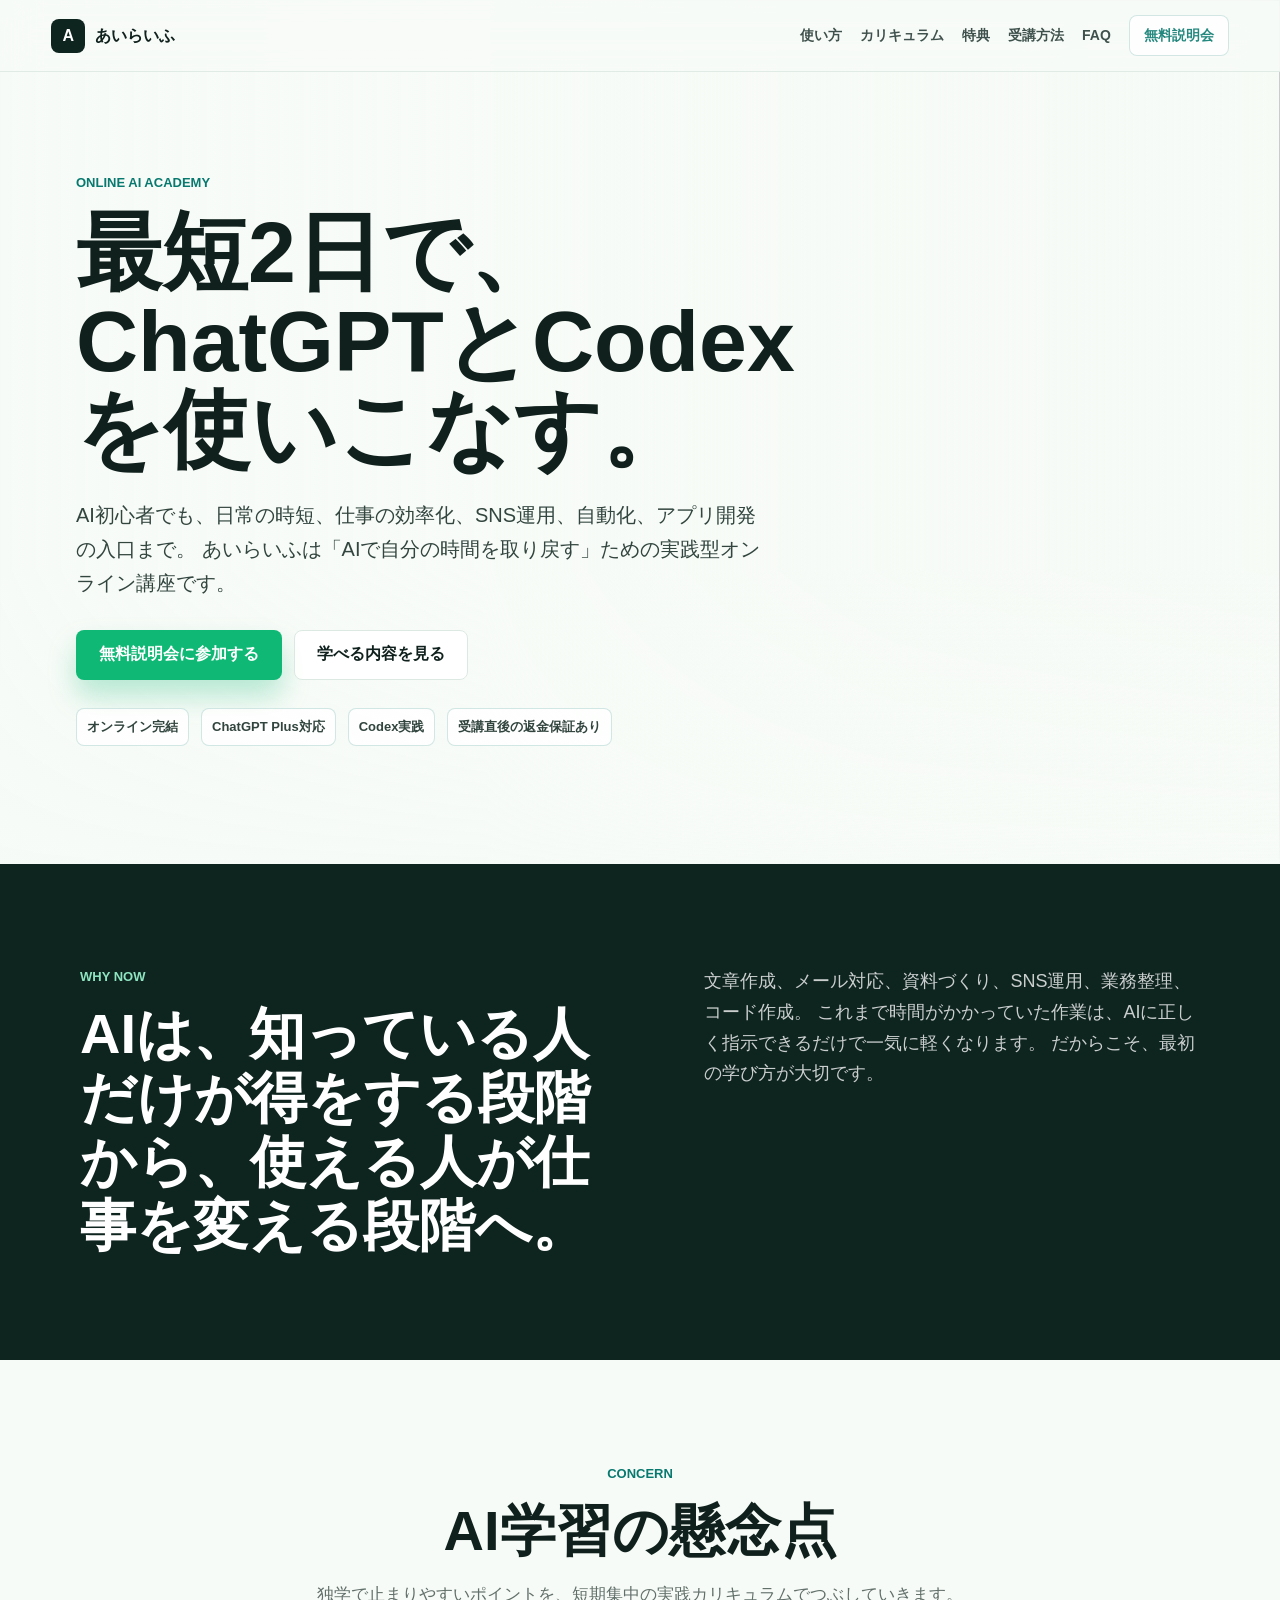
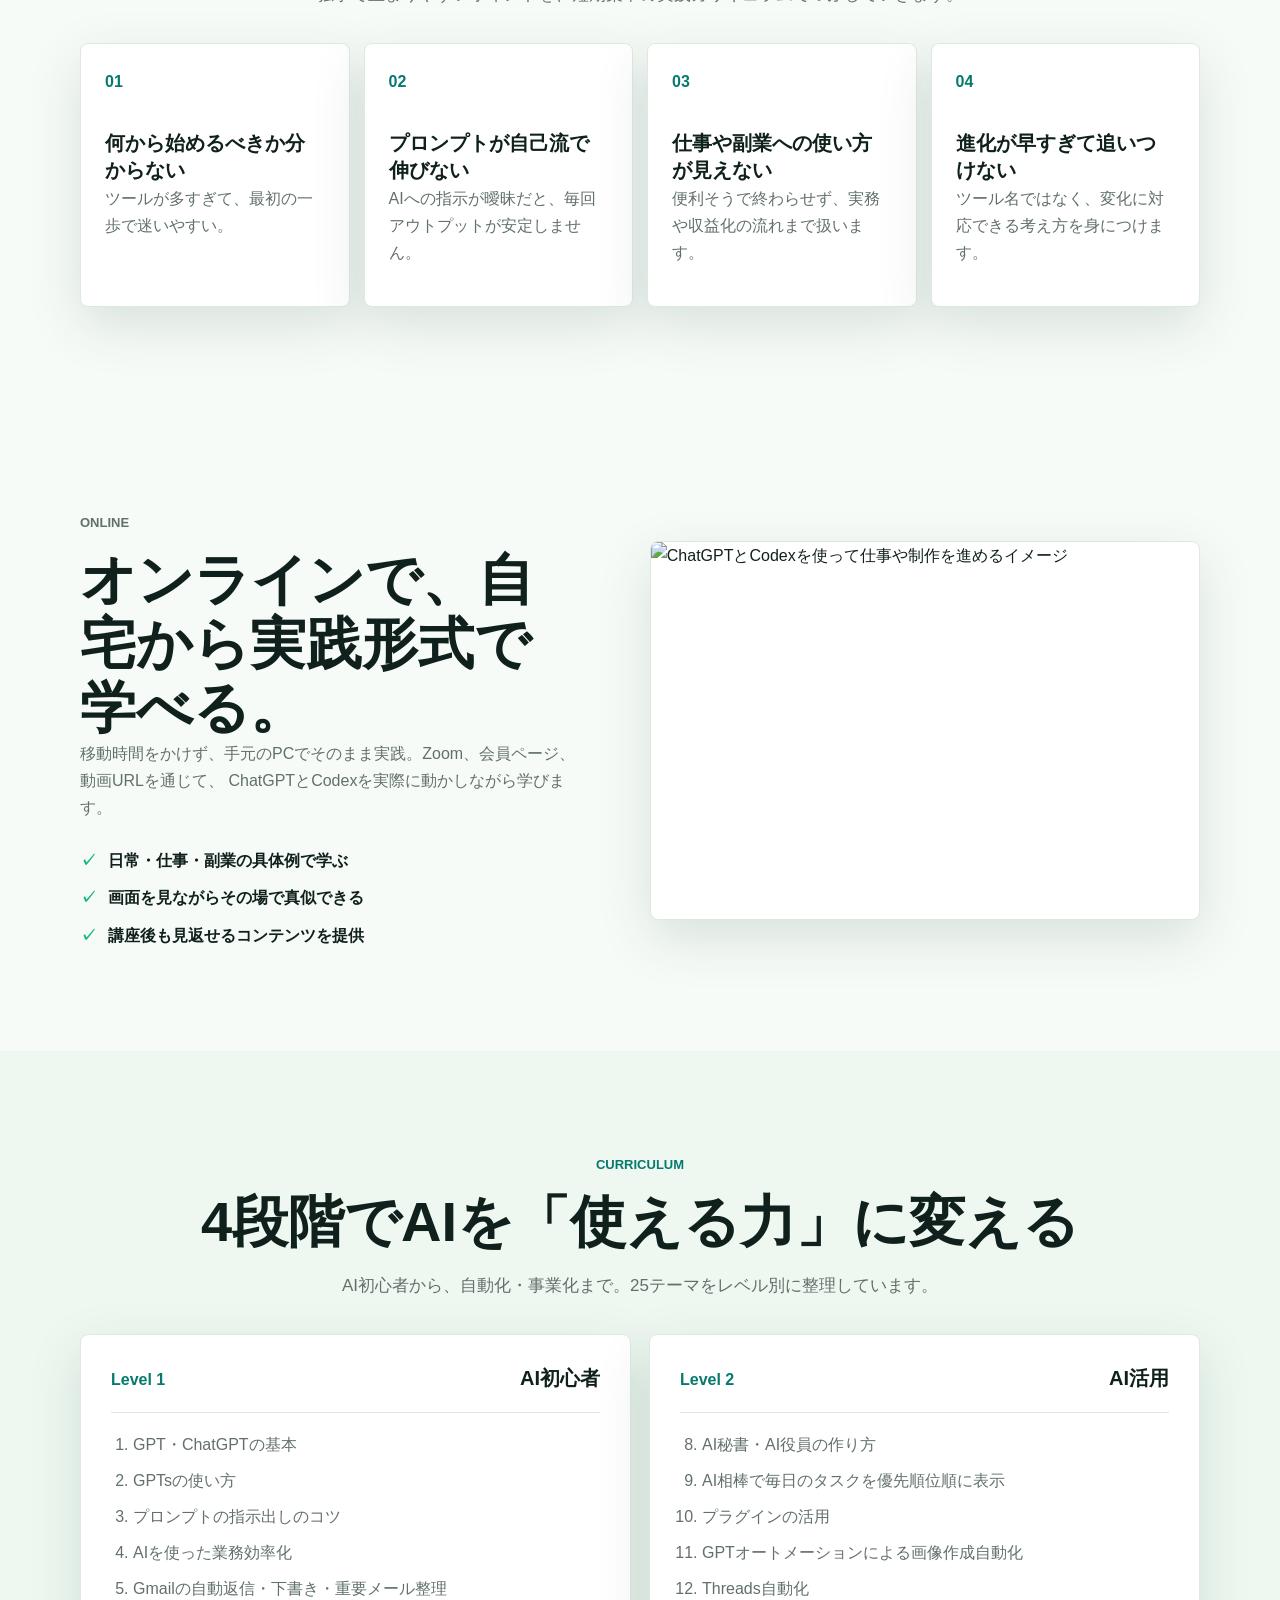
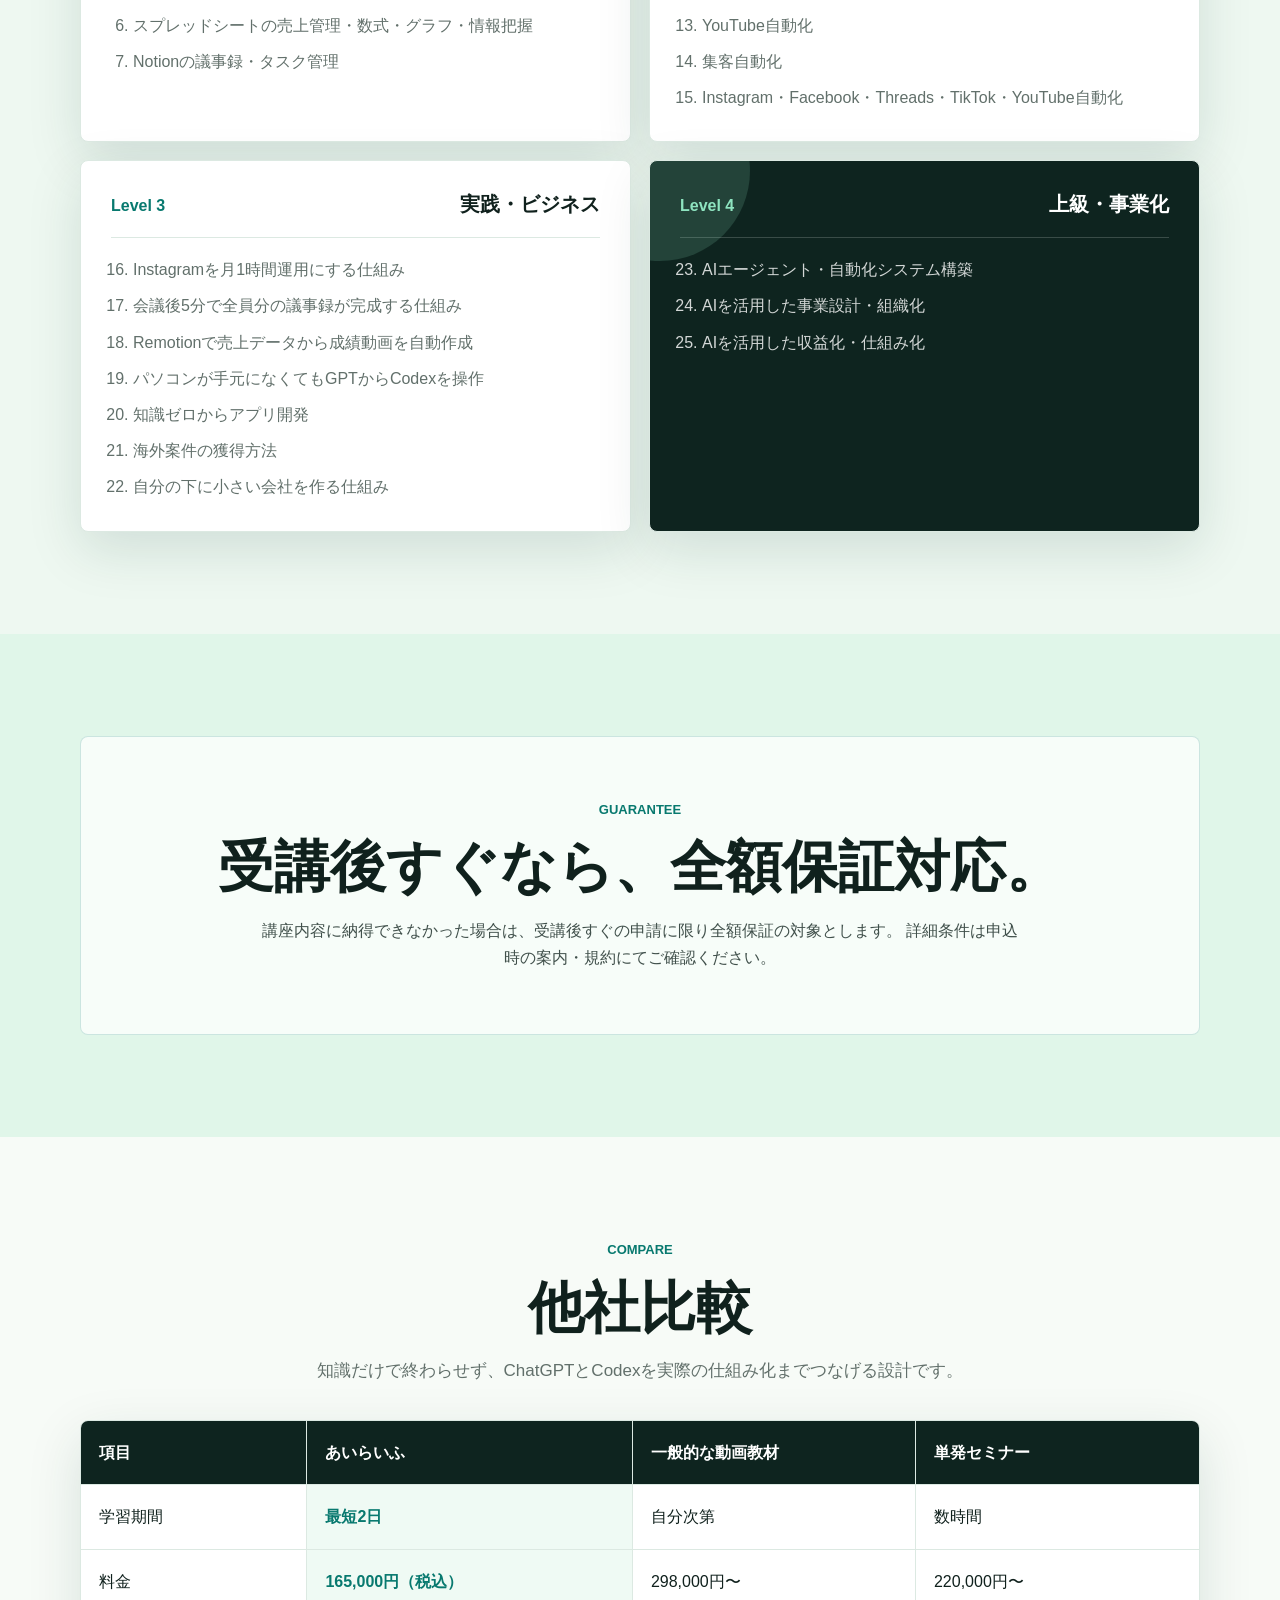
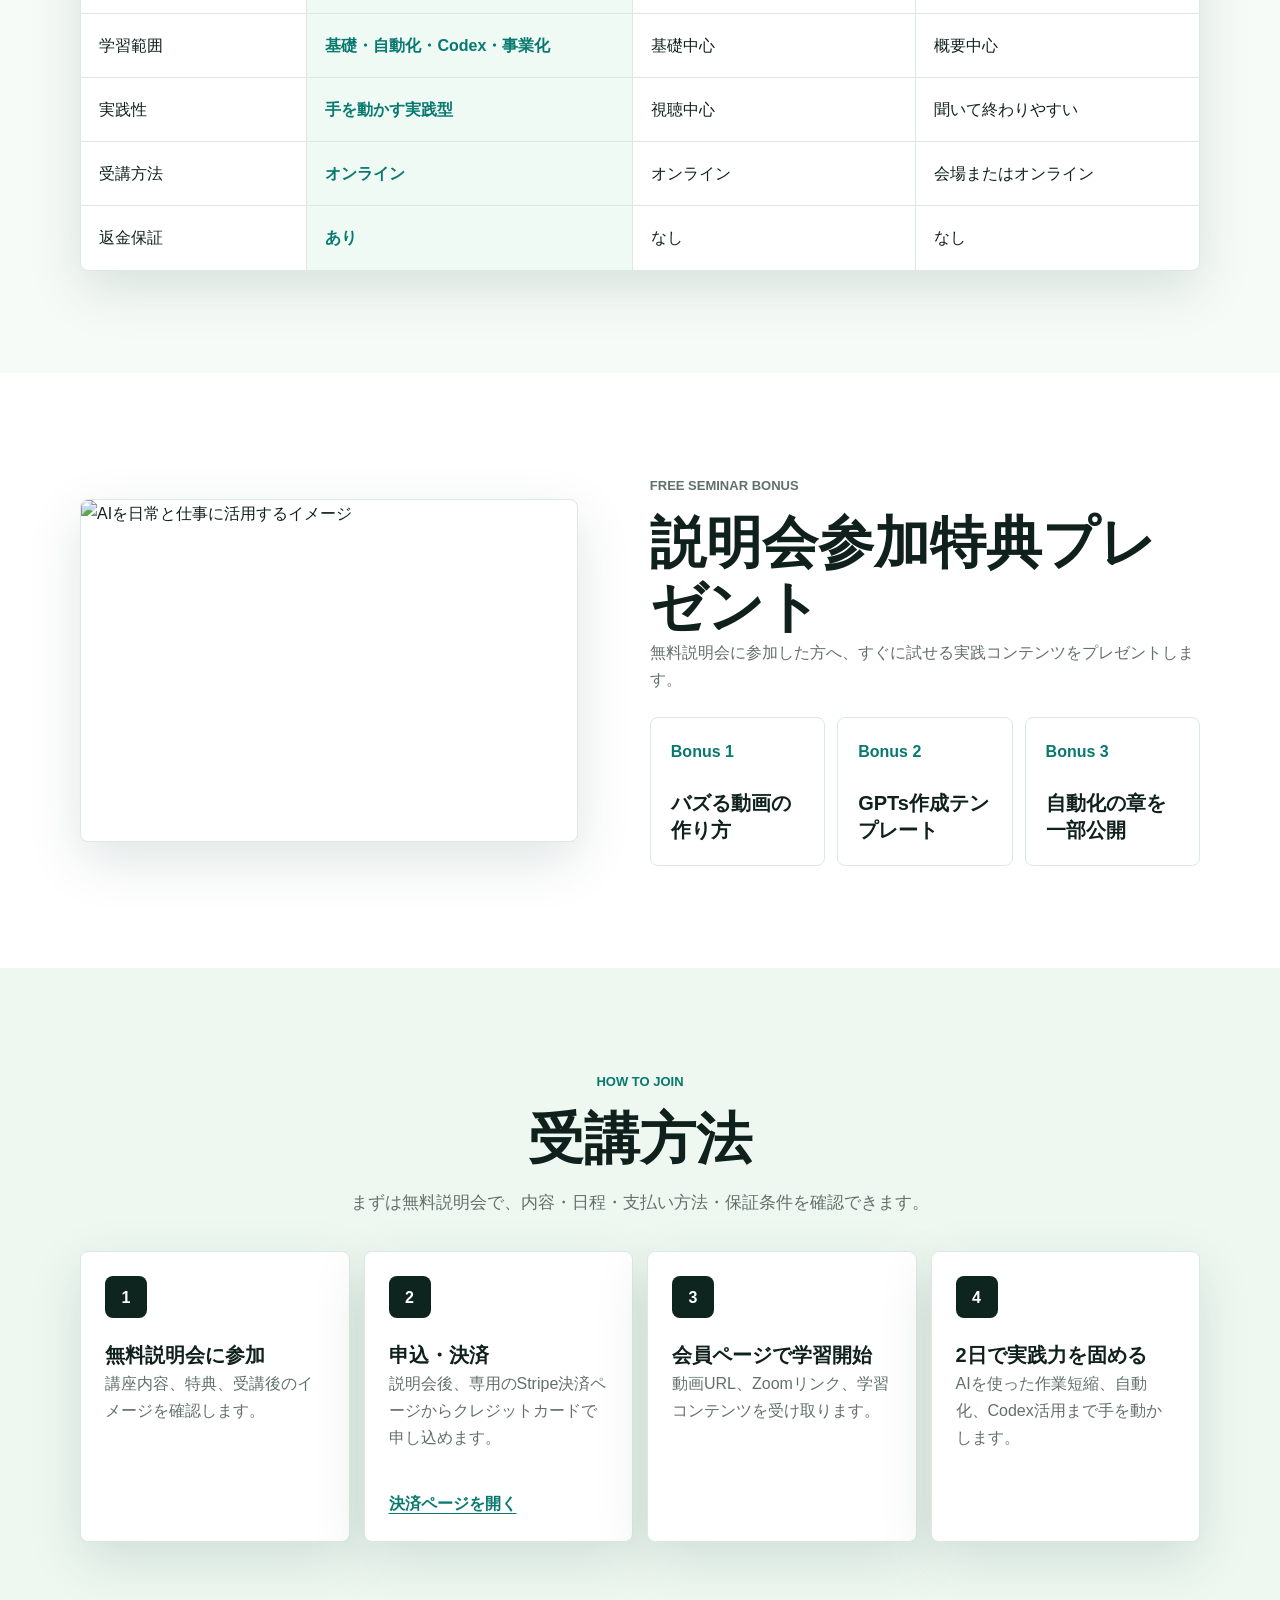
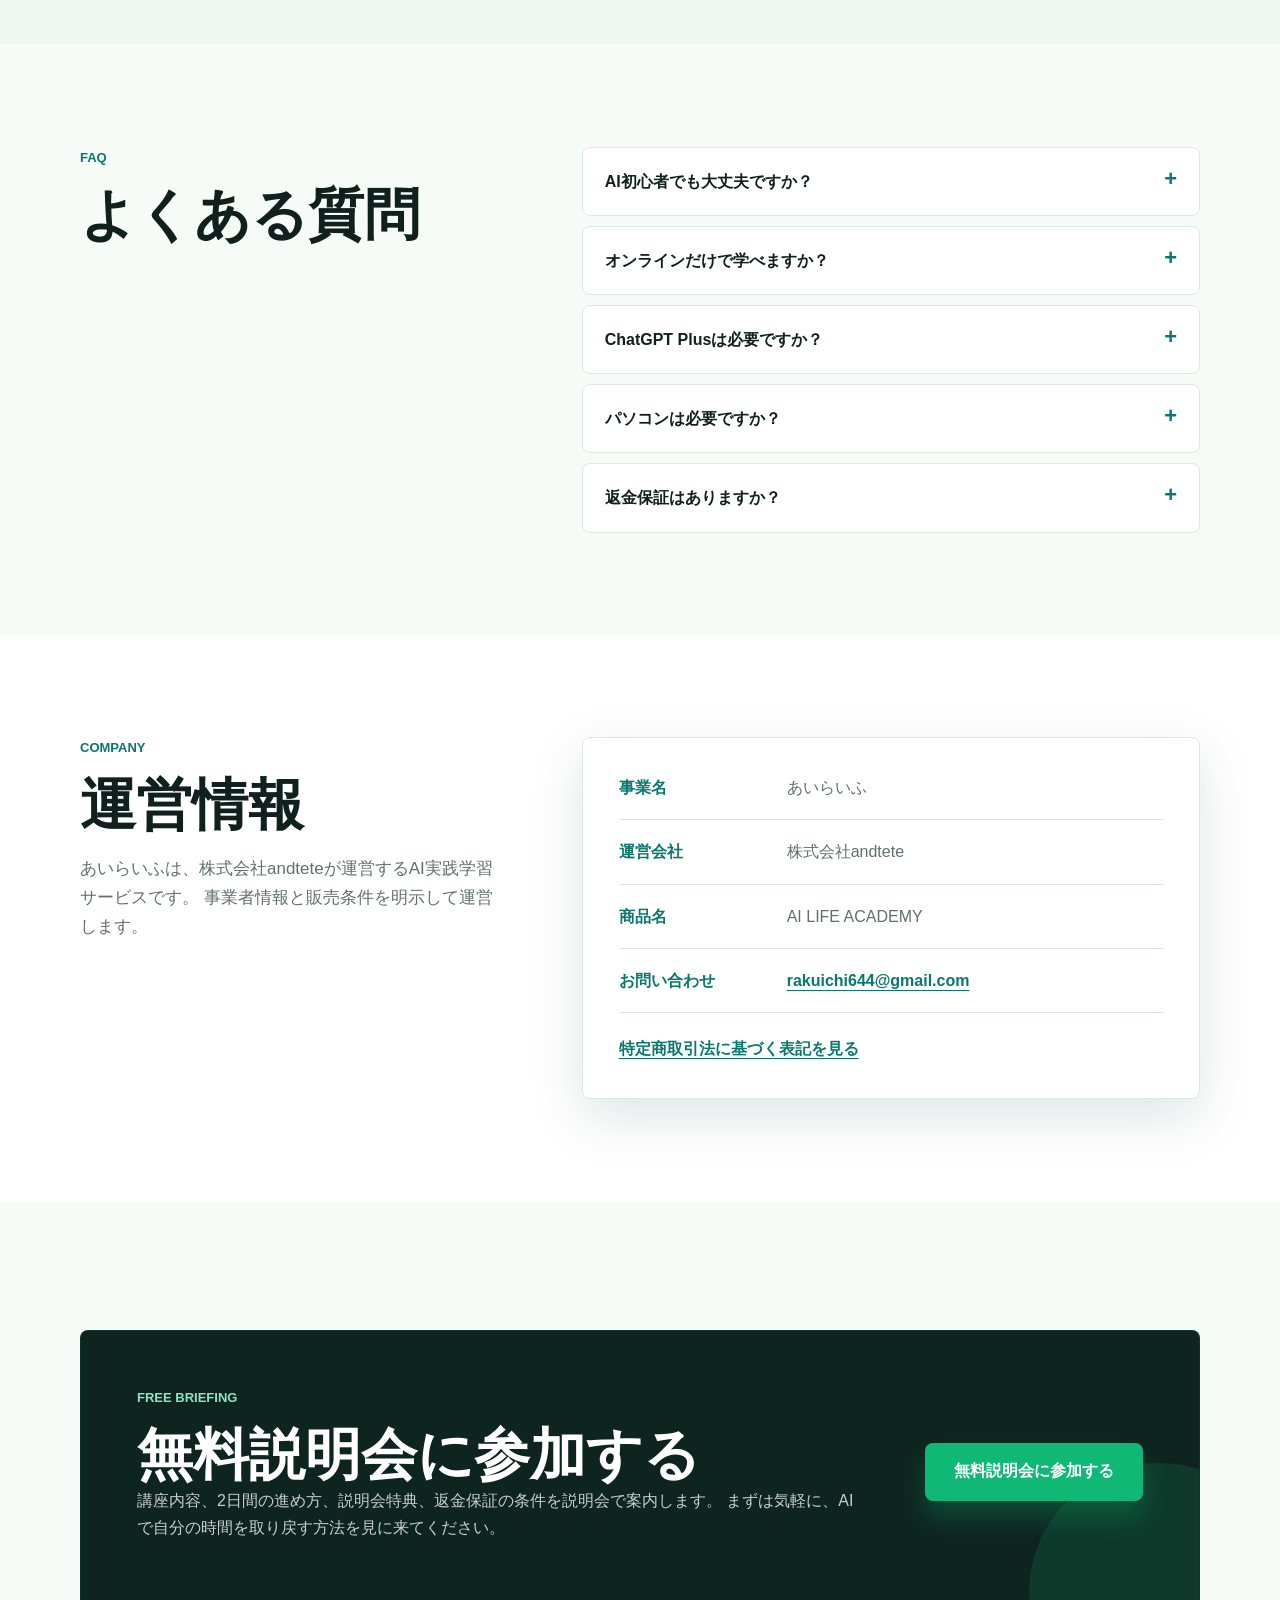
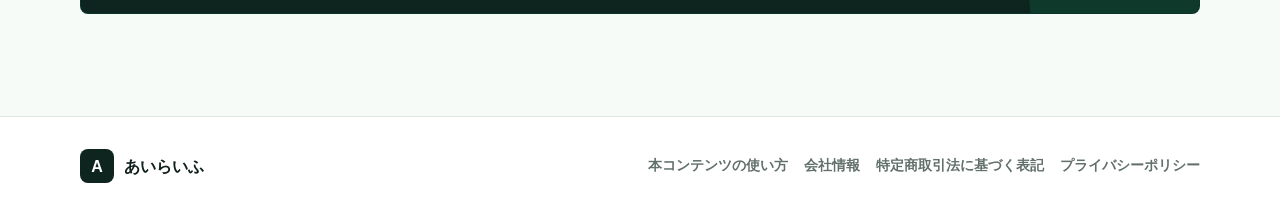
==== index.html @ a331fd38 "Add member content and payment link" ====
<!doctype html>
<html lang="ja">
  <head>
    <meta charset="utf-8" />
    <meta name="viewport" content="width=device-width, initial-scale=1" />
    <title>あいらいふ（AI LIFE） | 最短2日でChatGPTとCodexを使いこなす</title>
    <meta
      name="description"
      content="最短2日のオンラインAI学習で、ChatGPTとCodexを日常・仕事・副業・事業づくりに使える実践力へ。無料説明会を受付中。"
    />
    <meta property="og:title" content="あいらいふ（AI LIFE）" />
    <meta
      property="og:description"
      content="最短2日のAI学習で、ChatGPTとCodexを使いこなす。無料説明会で学習内容と特典を案内します。"
    />
    <meta property="og:type" content="website" />
    <meta property="og:image" content="assets/hero-ai-learning.png" />
    <link rel="stylesheet" href="styles.css" />
  </head>
  <body>
    <header class="site-header" aria-label="サイトヘッダー">
      <a class="brand" href="#top" aria-label="あいらいふ トップへ">
        <span class="brand-mark">A</span>
        <span>あいらいふ</span>
      </a>
      <nav class="nav" aria-label="主要ナビゲーション">
        <a href="manual.html">使い方</a>
        <a href="#curriculum">カリキュラム</a>
        <a href="#bonus">特典</a>
        <a href="#flow">受講方法</a>
        <a href="#faq">FAQ</a>
        <a href="booking.html" class="nav-cta">無料説明会</a>
      </nav>
      <button class="menu-button" type="button" aria-label="メニューを開く" aria-expanded="false">
        <span></span>
        <span></span>
      </button>
    </header>

    <main id="top">
      <section class="hero">
        <div class="hero-media" aria-hidden="true">
          <img src="assets/hero-ai-learning.png" alt="" />
        </div>
        <div class="hero-shade"></div>
        <div class="hero-content">
          <p class="eyebrow">Online AI Academy</p>
          <h1>最短2日で、ChatGPTとCodexを使いこなす。</h1>
          <p class="lead">
            AI初心者でも、日常の時短、仕事の効率化、SNS運用、自動化、アプリ開発の入口まで。
            あいらいふは「AIで自分の時間を取り戻す」ための実践型オンライン講座です。
          </p>
          <div class="hero-actions" aria-label="主要アクション">
            <a class="button primary" href="booking.html">無料説明会に参加する</a>
            <a class="button secondary" href="#curriculum">学べる内容を見る</a>
          </div>
          <div class="hero-badges" aria-label="特徴">
            <span>オンライン完結</span>
            <span>ChatGPT Plus対応</span>
            <span>Codex実践</span>
            <span>受講直後の返金保証あり</span>
          </div>
        </div>
      </section>

      <section class="reason-band" aria-labelledby="reason-title">
        <div class="section-inner reason-grid">
          <div>
            <p class="eyebrow">Why Now</p>
            <h2 id="reason-title">AIは、知っている人だけが得をする段階から、使える人が仕事を変える段階へ。</h2>
          </div>
          <p>
            文章作成、メール対応、資料づくり、SNS運用、業務整理、コード作成。
            これまで時間がかかっていた作業は、AIに正しく指示できるだけで一気に軽くなります。
            だからこそ、最初の学び方が大切です。
          </p>
        </div>
      </section>

      <section class="section" id="worries" aria-labelledby="worries-title">
        <div class="section-inner">
          <div class="section-heading center">
            <p class="eyebrow">Concern</p>
            <h2 id="worries-title">AI学習の懸念点</h2>
            <p>独学で止まりやすいポイントを、短期集中の実践カリキュラムでつぶしていきます。</p>
          </div>
          <div class="worry-grid">
            <article>
              <span>01</span>
              <h3>何から始めるべきか分からない</h3>
              <p>ツールが多すぎて、最初の一歩で迷いやすい。</p>
            </article>
            <article>
              <span>02</span>
              <h3>プロンプトが自己流で伸びない</h3>
              <p>AIへの指示が曖昧だと、毎回アウトプットが安定しません。</p>
            </article>
            <article>
              <span>03</span>
              <h3>仕事や副業への使い方が見えない</h3>
              <p>便利そうで終わらせず、実務や収益化の流れまで扱います。</p>
            </article>
            <article>
              <span>04</span>
              <h3>進化が早すぎて追いつけない</h3>
              <p>ツール名ではなく、変化に対応できる考え方を身につけます。</p>
            </article>
          </div>
        </div>
      </section>

      <section class="section split-section">
        <div class="section-inner split-layout">
          <div>
            <p class="eyebrow">Online</p>
            <h2>オンラインで、自宅から実践形式で学べる。</h2>
            <p>
              移動時間をかけず、手元のPCでそのまま実践。Zoom、会員ページ、動画URLを通じて、
              ChatGPTとCodexを実際に動かしながら学びます。
            </p>
            <ul class="check-list">
              <li>日常・仕事・副業の具体例で学ぶ</li>
              <li>画面を見ながらその場で真似できる</li>
              <li>講座後も見返せるコンテンツを提供</li>
            </ul>
          </div>
          <figure class="image-panel">
            <img src="assets/work-codex.png" alt="ChatGPTとCodexを使って仕事や制作を進めるイメージ" />
          </figure>
        </div>
      </section>

      <section class="section muted" id="curriculum" aria-labelledby="curriculum-title">
        <div class="section-inner">
          <div class="section-heading center">
            <p class="eyebrow">Curriculum</p>
            <h2 id="curriculum-title">4段階でAIを「使える力」に変える</h2>
            <p>AI初心者から、自動化・事業化まで。25テーマをレベル別に整理しています。</p>
          </div>

          <div class="level-stack">
            <article class="level-card">
              <div class="level-head">
                <span>Level 1</span>
                <h3>AI初心者</h3>
              </div>
              <ol>
                <li>GPT・ChatGPTの基本</li>
                <li>GPTsの使い方</li>
                <li>プロンプトの指示出しのコツ</li>
                <li>AIを使った業務効率化</li>
                <li>Gmailの自動返信・下書き・重要メール整理</li>
                <li>スプレッドシートの売上管理・数式・グラフ・情報把握</li>
                <li>Notionの議事録・タスク管理</li>
              </ol>
            </article>

            <article class="level-card">
              <div class="level-head">
                <span>Level 2</span>
                <h3>AI活用</h3>
              </div>
              <ol start="8">
                <li>AI秘書・AI役員の作り方</li>
                <li>AI相棒で毎日のタスクを優先順位順に表示</li>
                <li>プラグインの活用</li>
                <li>GPTオートメーションによる画像作成自動化</li>
                <li>Threads自動化</li>
                <li>YouTube自動化</li>
                <li>集客自動化</li>
                <li>Instagram・Facebook・Threads・TikTok・YouTube自動化</li>
              </ol>
            </article>

            <article class="level-card">
              <div class="level-head">
                <span>Level 3</span>
                <h3>実践・ビジネス</h3>
              </div>
              <ol start="16">
                <li>Instagramを月1時間運用にする仕組み</li>
                <li>会議後5分で全員分の議事録が完成する仕組み</li>
                <li>Remotionで売上データから成績動画を自動作成</li>
                <li>パソコンが手元になくてもGPTからCodexを操作</li>
                <li>知識ゼロからアプリ開発</li>
                <li>海外案件の獲得方法</li>
                <li>自分の下に小さい会社を作る仕組み</li>
              </ol>
            </article>

            <article class="level-card highlight">
              <div class="level-head">
                <span>Level 4</span>
                <h3>上級・事業化</h3>
              </div>
              <ol start="23">
                <li>AIエージェント・自動化システム構築</li>
                <li>AIを活用した事業設計・組織化</li>
                <li>AIを活用した収益化・仕組み化</li>
              </ol>
            </article>
          </div>
        </div>
      </section>

      <section class="guarantee-band" aria-labelledby="guarantee-title">
        <div class="section-inner guarantee-box">
          <p class="eyebrow">Guarantee</p>
          <h2 id="guarantee-title">受講後すぐなら、全額保証対応。</h2>
          <p>
            講座内容に納得できなかった場合は、受講後すぐの申請に限り全額保証の対象とします。
            詳細条件は申込時の案内・規約にてご確認ください。
          </p>
        </div>
      </section>

      <section class="section" id="comparison" aria-labelledby="comparison-title">
        <div class="section-inner">
          <div class="section-heading center">
            <p class="eyebrow">Compare</p>
            <h2 id="comparison-title">他社比較</h2>
            <p>知識だけで終わらせず、ChatGPTとCodexを実際の仕組み化までつなげる設計です。</p>
          </div>
          <div class="comparison-table" role="table" aria-label="他社比較">
            <div class="row head" role="row">
              <div role="columnheader">項目</div>
              <div role="columnheader">あいらいふ</div>
              <div role="columnheader">一般的な動画教材</div>
              <div role="columnheader">単発セミナー</div>
            </div>
            <div class="row" role="row">
              <div role="cell">学習期間</div>
              <div role="cell">最短2日</div>
              <div role="cell">自分次第</div>
              <div role="cell">数時間</div>
            </div>
            <div class="row" role="row">
              <div role="cell">料金</div>
              <div role="cell">165,000円（税込）</div>
              <div role="cell">298,000円〜</div>
              <div role="cell">220,000円〜</div>
            </div>
            <div class="row" role="row">
              <div role="cell">学習範囲</div>
              <div role="cell">基礎・自動化・Codex・事業化</div>
              <div role="cell">基礎中心</div>
              <div role="cell">概要中心</div>
            </div>
            <div class="row" role="row">
              <div role="cell">実践性</div>
              <div role="cell">手を動かす実践型</div>
              <div role="cell">視聴中心</div>
              <div role="cell">聞いて終わりやすい</div>
            </div>
            <div class="row" role="row">
              <div role="cell">受講方法</div>
              <div role="cell">オンライン</div>
              <div role="cell">オンライン</div>
              <div role="cell">会場またはオンライン</div>
            </div>
            <div class="row" role="row">
              <div role="cell">返金保証</div>
              <div role="cell">あり</div>
              <div role="cell">なし</div>
              <div role="cell">なし</div>
            </div>
          </div>
        </div>
      </section>

      <section class="section bonus-section" id="bonus" aria-labelledby="bonus-title">
        <div class="section-inner bonus-layout">
          <figure class="image-panel">
            <img src="assets/daily-ai.png" alt="AIを日常と仕事に活用するイメージ" />
          </figure>
          <div>
            <p class="eyebrow">Free Seminar Bonus</p>
            <h2 id="bonus-title">説明会参加特典プレゼント</h2>
            <p>無料説明会に参加した方へ、すぐに試せる実践コンテンツをプレゼントします。</p>
            <div class="bonus-list">
              <article>
                <span>Bonus 1</span>
                <h3>バズる動画の作り方</h3>
              </article>
              <article>
                <span>Bonus 2</span>
                <h3>GPTs作成テンプレート</h3>
              </article>
              <article>
                <span>Bonus 3</span>
                <h3>自動化の章を一部公開</h3>
              </article>
            </div>
          </div>
        </div>
      </section>

      <section class="section muted" id="flow" aria-labelledby="flow-title">
        <div class="section-inner">
          <div class="section-heading center">
            <p class="eyebrow">How To Join</p>
            <h2 id="flow-title">受講方法</h2>
            <p>まずは無料説明会で、内容・日程・支払い方法・保証条件を確認できます。</p>
          </div>
          <div class="flow-diagram">
            <article>
              <span>1</span>
              <h3>無料説明会に参加</h3>
              <p>講座内容、特典、受講後のイメージを確認します。</p>
            </article>
            <article>
              <span>2</span>
              <h3>申込・決済</h3>
              <p>説明会後、専用のStripe決済ページからクレジットカードで申し込めます。</p>
              <a class="text-link" href="https://buy.stripe.com/3cI3cw3qWcjXedy7f06kg00" target="_blank" rel="noopener">決済ページを開く</a>
            </article>
            <article>
              <span>3</span>
              <h3>会員ページで学習開始</h3>
              <p>動画URL、Zoomリンク、学習コンテンツを受け取ります。</p>
            </article>
            <article>
              <span>4</span>
              <h3>2日で実践力を固める</h3>
              <p>AIを使った作業短縮、自動化、Codex活用まで手を動かします。</p>
            </article>
          </div>
        </div>
      </section>

      <section class="section" id="faq" aria-labelledby="faq-title">
        <div class="section-inner faq-layout">
          <div class="section-heading">
            <p class="eyebrow">FAQ</p>
            <h2 id="faq-title">よくある質問</h2>
          </div>
          <div class="faq-list">
            <details>
              <summary>AI初心者でも大丈夫ですか？</summary>
              <p>大丈夫です。GPT・ChatGPTの基本から、プロンプト、GPTs、Codexの実践まで段階的に扱います。</p>
            </details>
            <details>
              <summary>オンラインだけで学べますか？</summary>
              <p>はい。会員ページ、動画URL、Zoomリンクを使ってオンラインで学べます。</p>
            </details>
            <details>
              <summary>ChatGPT Plusは必要ですか？</summary>
              <p>動作環境としてChatGPT Plusアカウントを推奨・想定しています。</p>
            </details>
            <details>
              <summary>パソコンは必要ですか？</summary>
              <p>Codexや自動化を実践するため、PCでの受講をおすすめします。</p>
            </details>
            <details>
              <summary>返金保証はありますか？</summary>
              <p>受講後すぐの申請に限り全額保証対応があります。詳細条件は申込時の案内をご確認ください。</p>
            </details>
          </div>
        </div>
      </section>

      <section class="section company-section" id="company" aria-labelledby="company-title">
        <div class="section-inner company-layout">
          <div class="section-heading">
            <p class="eyebrow">Company</p>
            <h2 id="company-title">運営情報</h2>
            <p>
              あいらいふは、株式会社andteteが運営するAI実践学習サービスです。
              事業者情報と販売条件を明示して運営します。
            </p>
          </div>
          <div class="company-card">
            <dl class="company-list">
              <div>
                <dt>事業名</dt>
                <dd>あいらいふ</dd>
              </div>
              <div>
                <dt>運営会社</dt>
                <dd>株式会社andtete</dd>
              </div>
              <div>
                <dt>商品名</dt>
                <dd>AI LIFE ACADEMY</dd>
              </div>
              <div>
                <dt>お問い合わせ</dt>
                <dd><a href="mailto:rakuichi644@gmail.com">rakuichi644@gmail.com</a></dd>
              </div>
            </dl>
            <a class="text-link" href="legal.html">特定商取引法に基づく表記を見る</a>
          </div>
        </div>
      </section>

      <section class="section briefing-section" id="briefing" aria-labelledby="briefing-title">
        <div class="section-inner briefing-panel">
          <div>
            <p class="eyebrow">Free Briefing</p>
            <h2 id="briefing-title">無料説明会に参加する</h2>
            <p>
              講座内容、2日間の進め方、説明会特典、返金保証の条件を説明会で案内します。
              まずは気軽に、AIで自分の時間を取り戻す方法を見に来てください。
            </p>
          </div>
          <a class="button primary large" href="booking.html">無料説明会に参加する</a>
        </div>
      </section>
    </main>

    <footer class="site-footer">
      <div class="footer-inner">
        <a class="brand" href="#top">
          <span class="brand-mark">A</span>
          <span>あいらいふ</span>
        </a>
        <div class="footer-links">
          <a href="manual.html">本コンテンツの使い方</a>
          <a href="#company">会社情報</a>
          <a href="legal.html">特定商取引法に基づく表記</a>
          <a href="privacy.html">プライバシーポリシー</a>
        </div>
      </div>
    </footer>

    <script src="script.js"></script>
  </body>
</html>
---- styles.css ----
:root {
  color-scheme: light;
  --bg: #f7fbf7;
  --surface: #ffffff;
  --surface-2: #eef8f1;
  --ink: #10211d;
  --muted: #62706b;
  --line: #dce9e2;
  --teal: #08796f;
  --green: #10b875;
  --yellow: #f0bd3d;
  --dark: #0e241f;
  --shadow: 0 18px 54px rgba(11, 54, 44, 0.13);
}

* {
  box-sizing: border-box;
}

html {
  scroll-behavior: smooth;
}

body {
  margin: 0;
  background: var(--bg);
  color: var(--ink);
  font-family: -apple-system, BlinkMacSystemFont, "Hiragino Sans", "Yu Gothic", "YuGothic", "Noto Sans JP", sans-serif;
  line-height: 1.7;
}

body.is-loaded .hero-content {
  animation: heroRise 820ms cubic-bezier(0.2, 0.78, 0.2, 1) both;
}

body.is-loaded .hero-media img {
  animation: heroImageDrift 1400ms cubic-bezier(0.2, 0.78, 0.2, 1) both;
}

img {
  display: block;
  max-width: 100%;
}

a {
  color: inherit;
  text-decoration: none;
}

h1,
h2,
h3,
p,
li,
dt,
dd,
summary {
  overflow-wrap: anywhere;
}

h1,
h2,
h3,
p {
  margin-top: 0;
}

h1 {
  margin-bottom: 0;
  max-width: 760px;
  font-size: clamp(44px, 7vw, 86px);
  line-height: 1.03;
  letter-spacing: 0;
}

h2 {
  margin-bottom: 0;
  font-size: clamp(30px, 4.4vw, 56px);
  line-height: 1.14;
  letter-spacing: 0;
}

h3 {
  margin-bottom: 0;
  font-size: 20px;
  line-height: 1.38;
  letter-spacing: 0;
}

.site-header {
  position: fixed;
  top: 0;
  right: 0;
  left: 0;
  z-index: 50;
  display: flex;
  align-items: center;
  justify-content: space-between;
  min-height: 72px;
  padding: 14px clamp(18px, 4vw, 56px);
  background: rgba(247, 251, 247, 0.88);
  border-bottom: 1px solid rgba(220, 233, 226, 0.86);
  backdrop-filter: blur(18px);
}

.brand {
  display: inline-flex;
  align-items: center;
  gap: 10px;
  font-weight: 900;
  letter-spacing: 0;
}

.brand-mark {
  display: grid;
  place-items: center;
  width: 34px;
  height: 34px;
  border-radius: 8px;
  background: var(--dark);
  color: #ffffff;
  font-weight: 900;
  transition: transform 180ms ease, background 180ms ease;
}

.brand:hover .brand-mark {
  transform: rotate(-4deg) scale(1.04);
}

.nav {
  display: flex;
  align-items: center;
  gap: 18px;
  color: #263a35;
  font-size: 14px;
  font-weight: 800;
}

.nav a {
  opacity: 0.88;
}

.nav a:hover {
  opacity: 1;
}

.nav-cta {
  padding: 8px 14px;
  border: 1px solid rgba(8, 121, 111, 0.2);
  border-radius: 8px;
  background: #ffffff;
  color: var(--teal);
}

.menu-button {
  display: none;
  width: 42px;
  height: 42px;
  border: 1px solid var(--line);
  border-radius: 8px;
  background: #ffffff;
}

.menu-button span {
  display: block;
  width: 18px;
  height: 2px;
  margin: 5px auto;
  background: var(--ink);
}

.hero {
  position: relative;
  min-height: 96vh;
  overflow: hidden;
  display: grid;
  align-items: center;
  padding: 120px clamp(18px, 6vw, 76px) 66px;
}

.hero-media,
.hero-shade {
  position: absolute;
  inset: 0;
}

.hero-media img {
  width: 100%;
  height: 100%;
  object-fit: cover;
}

.hero-shade {
  background:
    linear-gradient(90deg, rgba(247, 251, 247, 0.98) 0%, rgba(247, 251, 247, 0.9) 38%, rgba(247, 251, 247, 0.42) 70%, rgba(247, 251, 247, 0.2) 100%),
    linear-gradient(0deg, rgba(247, 251, 247, 0.96) 0%, rgba(247, 251, 247, 0) 34%);
}

.hero-content {
  position: relative;
  z-index: 1;
  width: min(790px, 100%);
}

.eyebrow {
  margin: 0 0 14px;
  color: var(--teal);
  font-size: 13px;
  font-weight: 900;
  letter-spacing: 0;
  text-transform: uppercase;
}

.lead {
  max-width: 700px;
  margin: 24px 0 0;
  color: #32453f;
  font-size: clamp(16px, 2vw, 20px);
}

.hero-actions,
.hero-badges,
.briefing-panel {
  display: flex;
  flex-wrap: wrap;
  align-items: center;
  gap: 12px;
}

.hero-actions {
  margin-top: 30px;
}

.button {
  display: inline-flex;
  align-items: center;
  justify-content: center;
  min-height: 50px;
  padding: 13px 22px;
  border: 1px solid transparent;
  border-radius: 8px;
  font-weight: 900;
  line-height: 1.3;
  transition: transform 180ms ease, box-shadow 180ms ease, filter 180ms ease;
}

.button:hover {
  transform: translateY(-2px);
}

.button.primary {
  background: var(--green);
  color: #ffffff;
  box-shadow: 0 16px 28px rgba(16, 184, 117, 0.28);
}

.button.primary:hover {
  box-shadow: 0 20px 34px rgba(16, 184, 117, 0.34);
  filter: saturate(1.05);
}

.button.secondary {
  background: rgba(255, 255, 255, 0.86);
  border-color: var(--line);
}

.button.large {
  min-height: 58px;
  padding-inline: 28px;
}

.hero-badges {
  margin-top: 28px;
}

.hero-badges span {
  padding: 7px 10px;
  border: 1px solid rgba(8, 121, 111, 0.18);
  border-radius: 8px;
  background: rgba(255, 255, 255, 0.76);
  color: #31443e;
  font-size: 13px;
  font-weight: 900;
  animation: badgeFloat 4.8s ease-in-out infinite;
}

.hero-badges span:nth-child(2) {
  animation-delay: 500ms;
}

.hero-badges span:nth-child(3) {
  animation-delay: 1000ms;
}

.hero-badges span:nth-child(4) {
  animation-delay: 1500ms;
}

.section,
.reason-band,
.guarantee-band {
  padding: clamp(66px, 8vw, 112px) clamp(18px, 4vw, 56px);
}

.section-inner {
  width: min(1120px, 100%);
  margin: 0 auto;
}

.section-heading {
  max-width: 760px;
  margin-bottom: 34px;
}

.section-heading.center {
  max-width: 900px;
  margin-right: auto;
  margin-left: auto;
  text-align: center;
}

.section-heading p:not(.eyebrow) {
  margin: 18px 0 0;
  color: var(--muted);
  font-size: 17px;
}

.muted {
  background: var(--surface-2);
}

.reason-band {
  background: var(--dark);
  color: #ffffff;
}

.reason-band .eyebrow {
  color: #8ee4c0;
}

.reason-grid {
  display: grid;
  grid-template-columns: 1.05fr 0.95fr;
  gap: clamp(28px, 6vw, 78px);
  align-items: start;
}

.reason-grid p:not(.eyebrow) {
  margin: 0;
  color: rgba(255, 255, 255, 0.78);
  font-size: 18px;
}

.worry-grid {
  display: grid;
  grid-template-columns: repeat(4, 1fr);
  gap: 14px;
}

.worry-grid article,
.level-card,
.bonus-list article,
.flow-diagram article,
.company-card,
.policy-stack section {
  border: 1px solid var(--line);
  border-radius: 8px;
  background: var(--surface);
  box-shadow: var(--shadow);
  transition: transform 220ms ease, box-shadow 220ms ease, border-color 220ms ease;
}

.worry-grid article:hover,
.level-card:hover,
.bonus-list article:hover,
.flow-diagram article:hover,
.company-card:hover,
.policy-stack section:hover {
  transform: translateY(-4px);
  border-color: rgba(8, 121, 111, 0.24);
  box-shadow: 0 24px 64px rgba(11, 54, 44, 0.16);
}

.worry-grid article {
  min-height: 250px;
  padding: 24px;
}

.worry-grid span,
.bonus-list span,
.level-head span,
.flow-diagram span {
  display: inline-flex;
  color: var(--teal);
  font-weight: 900;
}

.worry-grid h3 {
  margin-top: 34px;
}

.worry-grid p,
.split-layout p,
.level-card li,
.bonus-section p,
.flow-diagram p,
.faq-list p,
.company-list dd,
.legal-list dd,
.policy-stack p,
.briefing-panel p {
  color: var(--muted);
}

.split-layout,
.bonus-layout,
.company-layout,
.faq-layout {
  display: grid;
  gap: clamp(28px, 6vw, 72px);
  align-items: center;
}

.split-layout {
  grid-template-columns: 0.95fr 1.05fr;
}

.bonus-layout {
  grid-template-columns: 0.95fr 1.05fr;
}

.company-layout,
.faq-layout {
  grid-template-columns: 0.82fr 1.18fr;
  align-items: start;
}

.check-list {
  display: grid;
  gap: 10px;
  margin: 26px 0 0;
  padding: 0;
  list-style: none;
}

.check-list li {
  position: relative;
  padding-left: 28px;
  font-weight: 800;
}

.check-list li::before {
  position: absolute;
  left: 0;
  color: var(--green);
  content: "✓";
}

.image-panel {
  margin: 0;
  overflow: hidden;
  border: 1px solid var(--line);
  border-radius: 8px;
  background: var(--surface);
  box-shadow: var(--shadow);
}

.image-panel img {
  width: 100%;
  aspect-ratio: 16 / 11;
  object-fit: cover;
  transition: transform 520ms ease;
}

.image-panel:hover img {
  transform: scale(1.035);
}

.level-stack {
  display: grid;
  grid-template-columns: 1fr 1fr;
  gap: 18px;
}

.level-card {
  padding: clamp(22px, 3vw, 30px);
}

.level-card.highlight {
  background: var(--dark);
  color: #ffffff;
  position: relative;
  overflow: hidden;
}

.level-card.highlight::after {
  position: absolute;
  inset: -80px auto auto -80px;
  width: 180px;
  height: 180px;
  border-radius: 999px;
  background: rgba(142, 228, 192, 0.16);
  content: "";
  pointer-events: none;
}

.level-card.highlight li {
  color: rgba(255, 255, 255, 0.82);
}

.level-card.highlight .level-head span {
  color: #8ee4c0;
}

.level-head {
  display: flex;
  align-items: baseline;
  justify-content: space-between;
  gap: 18px;
  margin-bottom: 18px;
  padding-bottom: 18px;
  border-bottom: 1px solid var(--line);
}

.level-card.highlight .level-head {
  border-bottom-color: rgba(255, 255, 255, 0.18);
}

.level-card ol {
  display: grid;
  gap: 9px;
  margin: 0;
  padding-left: 22px;
}

.guarantee-band {
  background: #e0f6e9;
}

.guarantee-box {
  padding: clamp(30px, 6vw, 62px);
  border: 1px solid rgba(8, 121, 111, 0.18);
  border-radius: 8px;
  background: rgba(255, 255, 255, 0.72);
  text-align: center;
}

.guarantee-box p:not(.eyebrow) {
  max-width: 760px;
  margin: 18px auto 0;
  color: #40504b;
}

.comparison-table {
  overflow: hidden;
  border: 1px solid var(--line);
  border-radius: 8px;
  background: var(--surface);
  box-shadow: var(--shadow);
}

.comparison-table .row {
  display: grid;
  grid-template-columns: 0.8fr 1.15fr 1fr 1fr;
  border-bottom: 1px solid var(--line);
}

.comparison-table .row:last-child {
  border-bottom: 0;
}

.comparison-table .row > div {
  padding: 18px;
  border-right: 1px solid var(--line);
}

.comparison-table .row > div:last-child {
  border-right: 0;
}

.comparison-table .head {
  background: var(--dark);
  color: #ffffff;
  font-weight: 900;
}

.comparison-table .row:not(.head) > div:nth-child(2) {
  background: #effaf4;
  color: var(--teal);
  font-weight: 900;
}

.comparison-table .row:not(.head) {
  transition: background 160ms ease;
}

.comparison-table .row:not(.head):hover {
  background: #f7fcf9;
}

.bonus-section {
  background: #ffffff;
}

.bonus-list {
  display: grid;
  grid-template-columns: repeat(3, 1fr);
  gap: 12px;
  margin-top: 24px;
}

.bonus-list article {
  min-height: 146px;
  padding: 20px;
  box-shadow: none;
}

.bonus-list h3 {
  margin-top: 24px;
}

.flow-diagram {
  display: grid;
  grid-template-columns: repeat(4, 1fr);
  gap: 14px;
}

.flow-diagram article {
  position: relative;
  min-height: 210px;
  padding: 24px;
}

.flow-diagram span {
  display: grid;
  place-items: center;
  width: 42px;
  height: 42px;
  border-radius: 8px;
  background: var(--dark);
  color: #ffffff;
}

.flow-diagram h3 {
  margin-top: 24px;
}

.faq-list {
  display: grid;
  gap: 10px;
}

.faq-list details {
  border: 1px solid var(--line);
  border-radius: 8px;
  background: var(--surface);
  transition: border-color 180ms ease, box-shadow 180ms ease;
}

.faq-list details[open] {
  border-color: rgba(8, 121, 111, 0.24);
  box-shadow: 0 18px 44px rgba(11, 54, 44, 0.1);
}

.faq-list summary {
  cursor: pointer;
  padding: 20px 22px;
  font-weight: 900;
  list-style: none;
}

.faq-list summary::-webkit-details-marker {
  display: none;
}

.faq-list summary::after {
  float: right;
  color: var(--teal);
  content: "+";
  font-size: 22px;
  line-height: 1;
  transition: transform 180ms ease;
}

.faq-list details[open] summary::after {
  transform: rotate(45deg);
}

.faq-list p {
  margin: 0;
  padding: 0 22px 22px;
}

.company-section {
  background: #ffffff;
}

.company-card {
  padding: clamp(24px, 4vw, 36px);
}

.company-list,
.legal-list {
  display: grid;
  gap: 0;
  margin: 0;
}

.company-list div {
  display: grid;
  grid-template-columns: 150px 1fr;
  gap: 18px;
  padding: 18px 0;
  border-bottom: 1px solid var(--line);
}

.company-list div:first-child {
  padding-top: 0;
}

.company-list dt,
.legal-list dt {
  color: var(--teal);
  font-weight: 900;
}

.company-list dd,
.legal-list dd {
  margin: 0;
}

.text-link,
.legal-list a,
.company-list a,
.policy-stack a {
  color: var(--teal);
  font-weight: 900;
  text-decoration: underline;
  text-underline-offset: 4px;
}

.text-link {
  display: inline-flex;
  margin-top: 22px;
}

.briefing-section {
  padding-top: clamp(80px, 10vw, 128px);
}

.briefing-panel {
  justify-content: space-between;
  padding: clamp(30px, 5vw, 56px);
  border: 1px solid rgba(8, 121, 111, 0.18);
  border-radius: 8px;
  background: var(--dark);
  color: #ffffff;
  position: relative;
  overflow: hidden;
}

.briefing-panel::before {
  position: absolute;
  inset: auto -90px -110px auto;
  width: 260px;
  height: 260px;
  border-radius: 999px;
  background: rgba(16, 184, 117, 0.14);
  content: "";
  pointer-events: none;
}

.briefing-panel > div {
  max-width: 720px;
}

.briefing-panel .eyebrow {
  color: #8ee4c0;
}

.briefing-panel p:not(.eyebrow) {
  color: rgba(255, 255, 255, 0.78);
}

.site-footer {
  padding: 32px clamp(18px, 4vw, 56px);
  border-top: 1px solid var(--line);
  background: #ffffff;
}

.footer-inner {
  display: flex;
  align-items: center;
  justify-content: space-between;
  gap: 20px;
  width: min(1120px, 100%);
  margin: 0 auto;
}

.footer-links {
  display: flex;
  flex-wrap: wrap;
  justify-content: flex-end;
  gap: 16px;
  color: var(--muted);
  font-size: 14px;
  font-weight: 800;
}

.legal-page {
  padding-top: 72px;
}

.booking-page {
  padding-top: 72px;
}

.booking-hero {
  padding: clamp(86px, 10vw, 132px) clamp(18px, 4vw, 56px) clamp(56px, 8vw, 96px);
  background: linear-gradient(180deg, #f7fbf7 0%, #eef8f1 100%);
}

.booking-hero-grid {
  display: grid;
  grid-template-columns: 1.05fr 0.95fr;
  gap: clamp(28px, 6vw, 72px);
  align-items: center;
}

.booking-layout {
  display: grid;
  grid-template-columns: 0.78fr 1.22fr;
  gap: clamp(28px, 6vw, 72px);
  align-items: start;
}

.booking-note {
  display: grid;
  gap: 6px;
  margin-top: 22px;
  padding: 18px;
  border: 1px solid rgba(8, 121, 111, 0.2);
  border-radius: 8px;
  background: #effaf4;
}

.booking-note strong {
  color: var(--teal);
}

.booking-note span {
  color: #40504b;
}

.booking-form {
  display: grid;
  gap: 18px;
  padding: clamp(24px, 4vw, 36px);
  border: 1px solid var(--line);
  border-radius: 8px;
  background: var(--surface);
  box-shadow: var(--shadow);
}

.booking-form fieldset {
  display: grid;
  gap: 10px;
  margin: 0;
  padding: 0 0 18px;
  border: 0;
  border-bottom: 1px solid var(--line);
}

.booking-form legend,
.booking-form label > span {
  margin-bottom: 8px;
  color: var(--ink);
  font-weight: 900;
}

.booking-slots {
  display: grid;
  gap: 16px;
}

.slot-week {
  display: grid;
  gap: 10px;
}

.slot-week h3 {
  display: inline-flex;
  align-items: center;
  width: fit-content;
  min-height: 32px;
  margin: 0;
  padding: 5px 10px;
  border: 1px solid rgba(8, 121, 111, 0.18);
  border-radius: 8px;
  background: #effaf4;
  color: var(--teal);
  font-size: 14px;
}

.slot-week-list {
  display: grid;
  gap: 10px;
}

.slot-loading {
  margin: 0;
  padding: 14px;
  border: 1px dashed rgba(8, 121, 111, 0.24);
  border-radius: 8px;
  color: var(--muted);
}

.slot-option {
  display: grid;
  grid-template-columns: auto 1fr;
  gap: 12px;
  align-items: start;
  padding: 14px;
  border: 1px solid var(--line);
  border-radius: 8px;
  cursor: pointer;
  transition: border-color 160ms ease, background 160ms ease, transform 160ms ease;
}

.slot-option:hover {
  transform: translateY(-1px);
  border-color: rgba(8, 121, 111, 0.28);
  background: #f7fcf9;
}

.slot-option input {
  margin-top: 5px;
}

.slot-option strong,
.slot-option small {
  display: block;
}

.slot-option small {
  color: var(--muted);
}

.form-grid {
  display: grid;
  grid-template-columns: 1fr 1fr;
  gap: 14px;
}

.booking-form label {
  display: grid;
}

.booking-form input,
.booking-form select,
.booking-form textarea {
  width: 100%;
  min-height: 48px;
  padding: 12px 13px;
  border: 1px solid var(--line);
  border-radius: 8px;
  background: #ffffff;
  color: var(--ink);
  font: inherit;
}

.booking-form textarea {
  resize: vertical;
}

.booking-form input:focus,
.booking-form select:focus,
.booking-form textarea:focus {
  border-color: var(--teal);
  outline: 3px solid rgba(8, 121, 111, 0.12);
}

.consent-check {
  display: grid;
  grid-template-columns: auto 1fr;
  gap: 10px;
  align-items: start;
  color: var(--muted);
}

.consent-check input {
  width: auto;
  min-height: auto;
  margin-top: 6px;
}

.consent-check a {
  color: var(--teal);
  font-weight: 900;
  text-decoration: underline;
  text-underline-offset: 3px;
}

.form-help {
  margin: -4px 0 0;
  color: var(--muted);
  font-size: 13px;
}

.form-status {
  margin: 0;
  padding: 12px 14px;
  border: 1px solid rgba(8, 121, 111, 0.2);
  border-radius: 8px;
  background: #effaf4;
  color: var(--teal);
  font-weight: 900;
}

.legal-layout {
  display: grid;
  gap: 32px;
}

.legal-list {
  overflow: hidden;
  border: 1px solid var(--line);
  border-radius: 8px;
  background: var(--surface);
  box-shadow: var(--shadow);
}

.legal-list div {
  display: grid;
  grid-template-columns: 240px 1fr;
  gap: 24px;
  padding: 20px 24px;
  border-bottom: 1px solid var(--line);
}

.legal-list div:last-child {
  border-bottom: 0;
}

.policy-stack {
  display: grid;
  gap: 18px;
}

.policy-stack section {
  padding: clamp(22px, 4vw, 32px);
  box-shadow: none;
}

.policy-stack h2 {
  font-size: clamp(22px, 3vw, 32px);
}

.policy-stack p {
  margin: 14px 0 0;
}

.reveal {
  opacity: 0;
  transform: translateY(26px);
  transition: opacity 720ms cubic-bezier(0.2, 0.78, 0.2, 1), transform 720ms cubic-bezier(0.2, 0.78, 0.2, 1);
}

.reveal.is-visible {
  opacity: 1;
  transform: translateY(0);
}

.reveal-stagger > * {
  opacity: 0;
  transform: translateY(18px);
  transition: opacity 620ms cubic-bezier(0.2, 0.78, 0.2, 1), transform 620ms cubic-bezier(0.2, 0.78, 0.2, 1);
}

.reveal-stagger.is-visible > * {
  opacity: 1;
  transform: translateY(0);
}

.reveal-stagger.is-visible > *:nth-child(2) {
  transition-delay: 90ms;
}

.reveal-stagger.is-visible > *:nth-child(3) {
  transition-delay: 180ms;
}

.reveal-stagger.is-visible > *:nth-child(4) {
  transition-delay: 270ms;
}

@keyframes heroRise {
  from {
    opacity: 0;
    transform: translateY(28px);
  }

  to {
    opacity: 1;
    transform: translateY(0);
  }
}

@keyframes heroImageDrift {
  from {
    transform: scale(1.045);
  }

  to {
    transform: scale(1);
  }
}

@keyframes badgeFloat {
  0%,
  100% {
    transform: translateY(0);
  }

  50% {
    transform: translateY(-4px);
  }
}

@media (max-width: 980px) {
  .nav {
    position: fixed;
    top: 72px;
    right: 14px;
    left: 14px;
    display: none;
    flex-direction: column;
    align-items: stretch;
    gap: 0;
    padding: 10px;
    border: 1px solid var(--line);
    border-radius: 8px;
    background: #ffffff;
    box-shadow: var(--shadow);
  }

  .nav.is-open {
    display: flex;
  }

  .nav a {
    padding: 12px;
  }

  .nav-cta {
    border: 0;
    background: var(--surface-2);
  }

  .menu-button {
    display: block;
  }

  .reason-grid,
  .split-layout,
  .bonus-layout,
  .company-layout,
  .faq-layout,
  .booking-hero-grid,
  .booking-layout {
    grid-template-columns: 1fr;
  }

  .worry-grid,
  .flow-diagram {
    grid-template-columns: 1fr 1fr;
  }

  .comparison-table {
    overflow-x: auto;
  }

  .comparison-table .row {
    min-width: 820px;
  }
}

@media (max-width: 720px) {
  .site-header {
    min-height: 66px;
  }

  .brand {
    font-size: 14px;
  }

  .hero {
    min-height: auto;
    padding-top: 108px;
  }

  .hero-shade {
    background:
      linear-gradient(180deg, rgba(247, 251, 247, 0.98) 0%, rgba(247, 251, 247, 0.9) 54%, rgba(247, 251, 247, 0.98) 100%),
      linear-gradient(90deg, rgba(247, 251, 247, 0.8), rgba(247, 251, 247, 0.46));
  }

  .hero-media img {
    object-position: 62% center;
  }

  h1 {
    font-size: 42px;
  }

  .hero-actions,
  .briefing-panel {
    align-items: stretch;
    flex-direction: column;
  }

  .button {
    width: 100%;
  }

  .worry-grid,
  .level-stack,
  .bonus-list,
  .flow-diagram {
    grid-template-columns: 1fr;
  }

  .worry-grid article,
  .flow-diagram article {
    min-height: auto;
  }

  .level-head {
    align-items: flex-start;
    flex-direction: column;
    gap: 6px;
  }

  .company-list div,
  .legal-list div {
    grid-template-columns: 1fr;
    gap: 6px;
  }

  .form-grid {
    grid-template-columns: 1fr;
  }

  .footer-inner {
    align-items: flex-start;
    flex-direction: column;
  }

  .footer-links {
    justify-content: flex-start;
  }

  .legal-page {
    padding-top: 66px;
  }
}

@media (prefers-reduced-motion: reduce) {
  *,
  *::before,
  *::after {
    animation-duration: 1ms !important;
    animation-iteration-count: 1 !important;
    scroll-behavior: auto !important;
    transition-duration: 1ms !important;
  }

  .reveal,
  .reveal-stagger > * {
    opacity: 1;
    transform: none;
  }
}
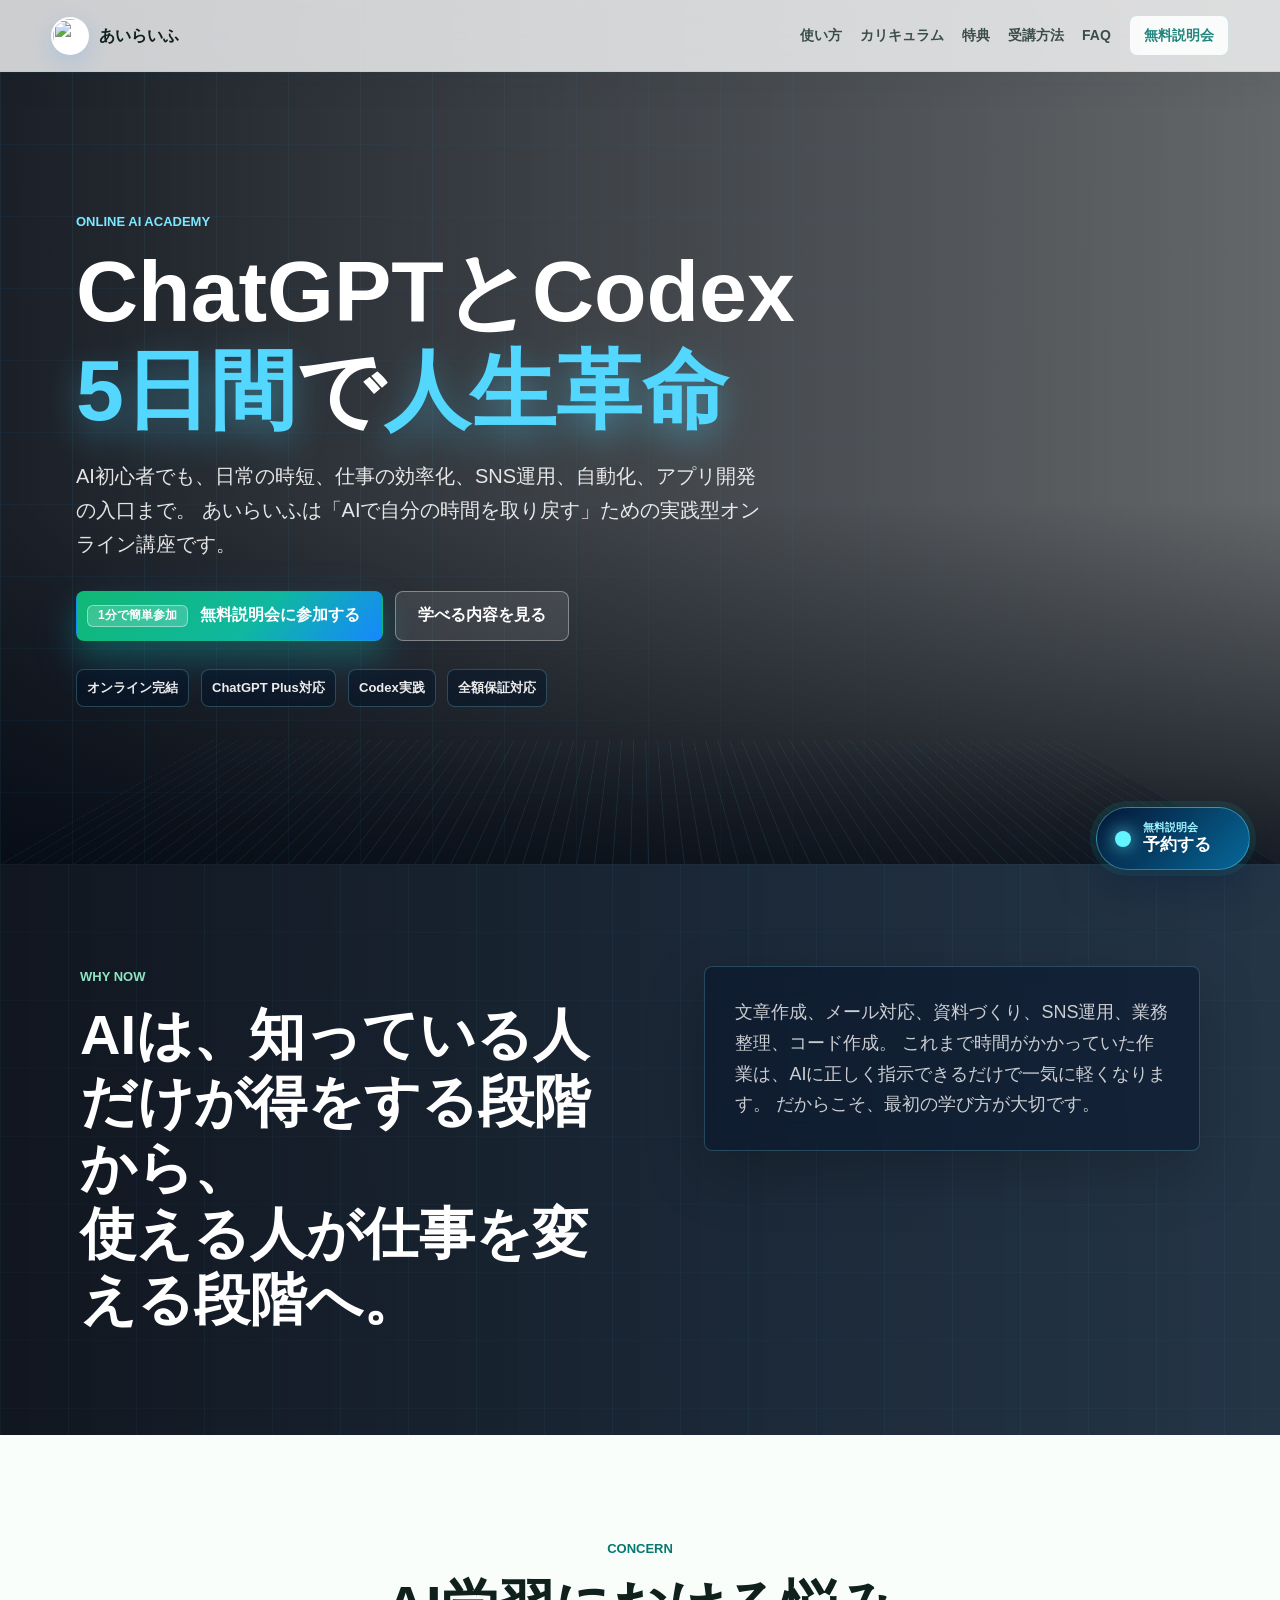
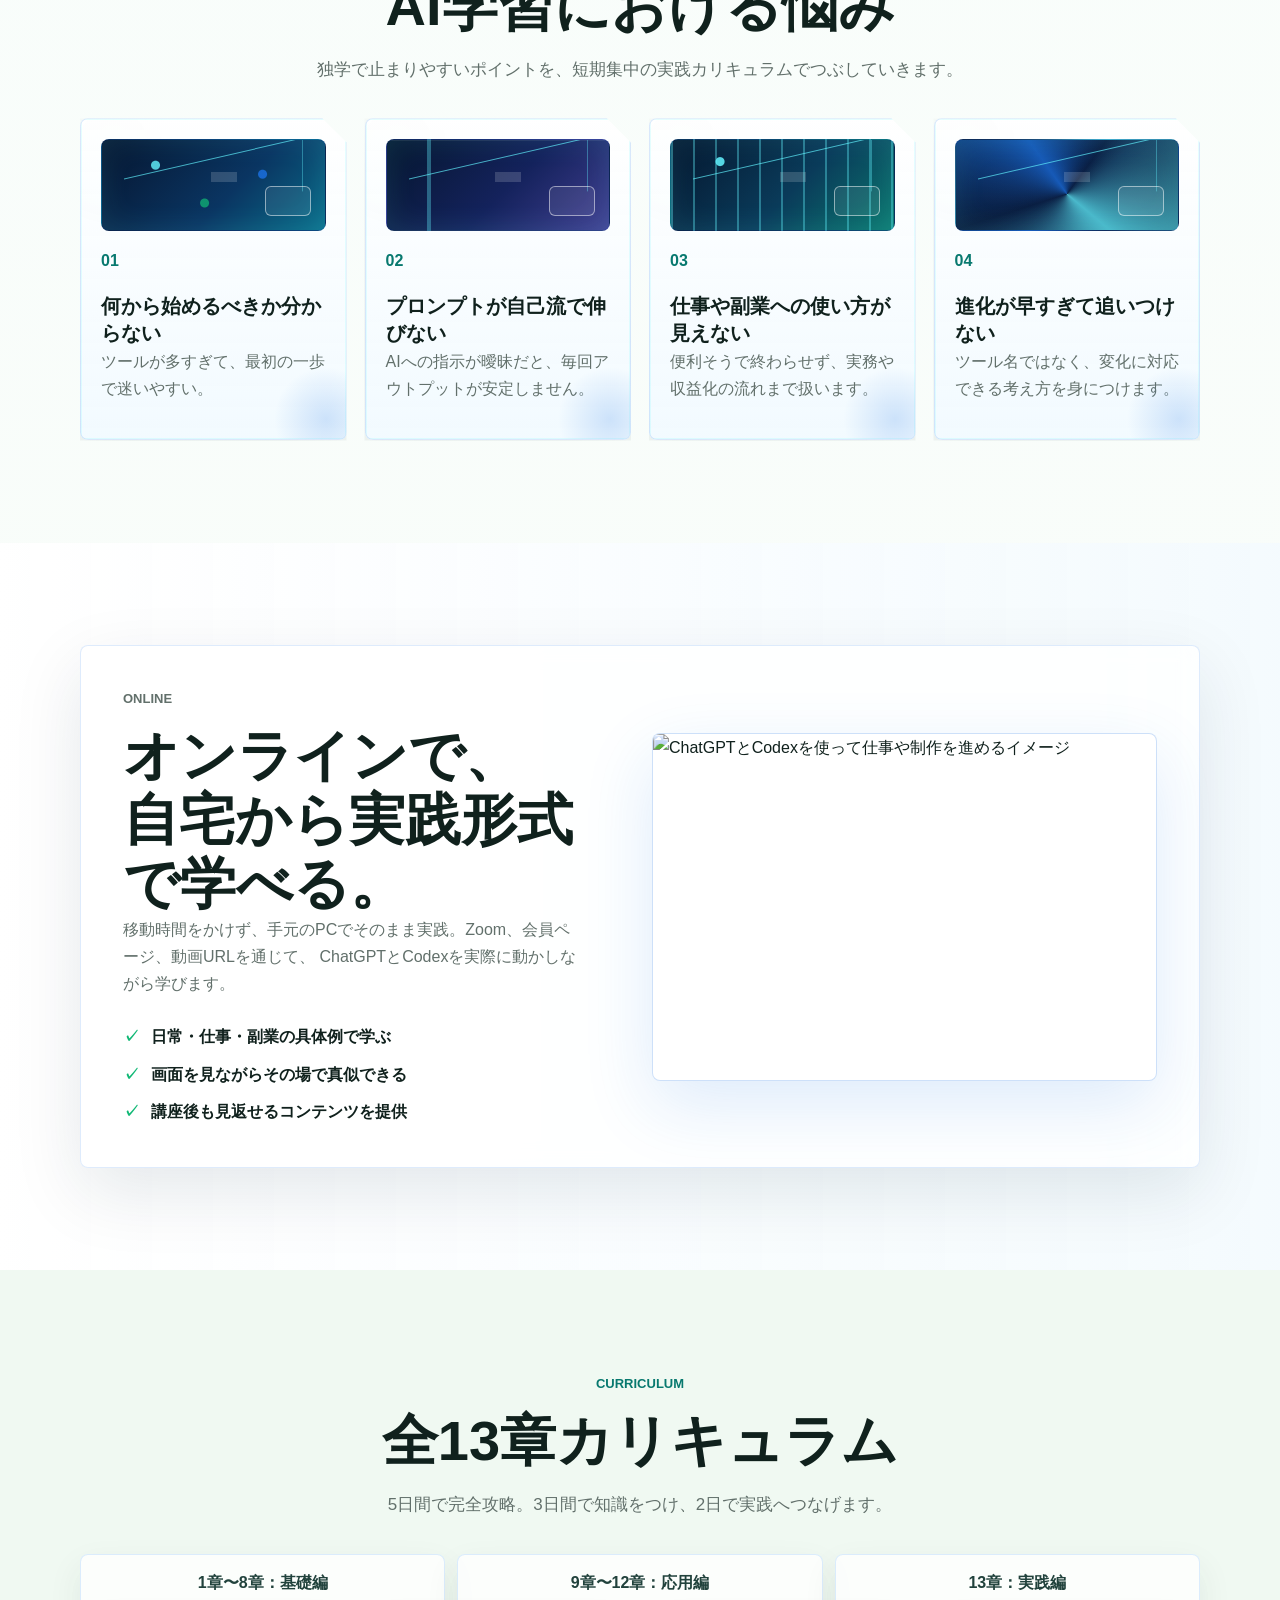
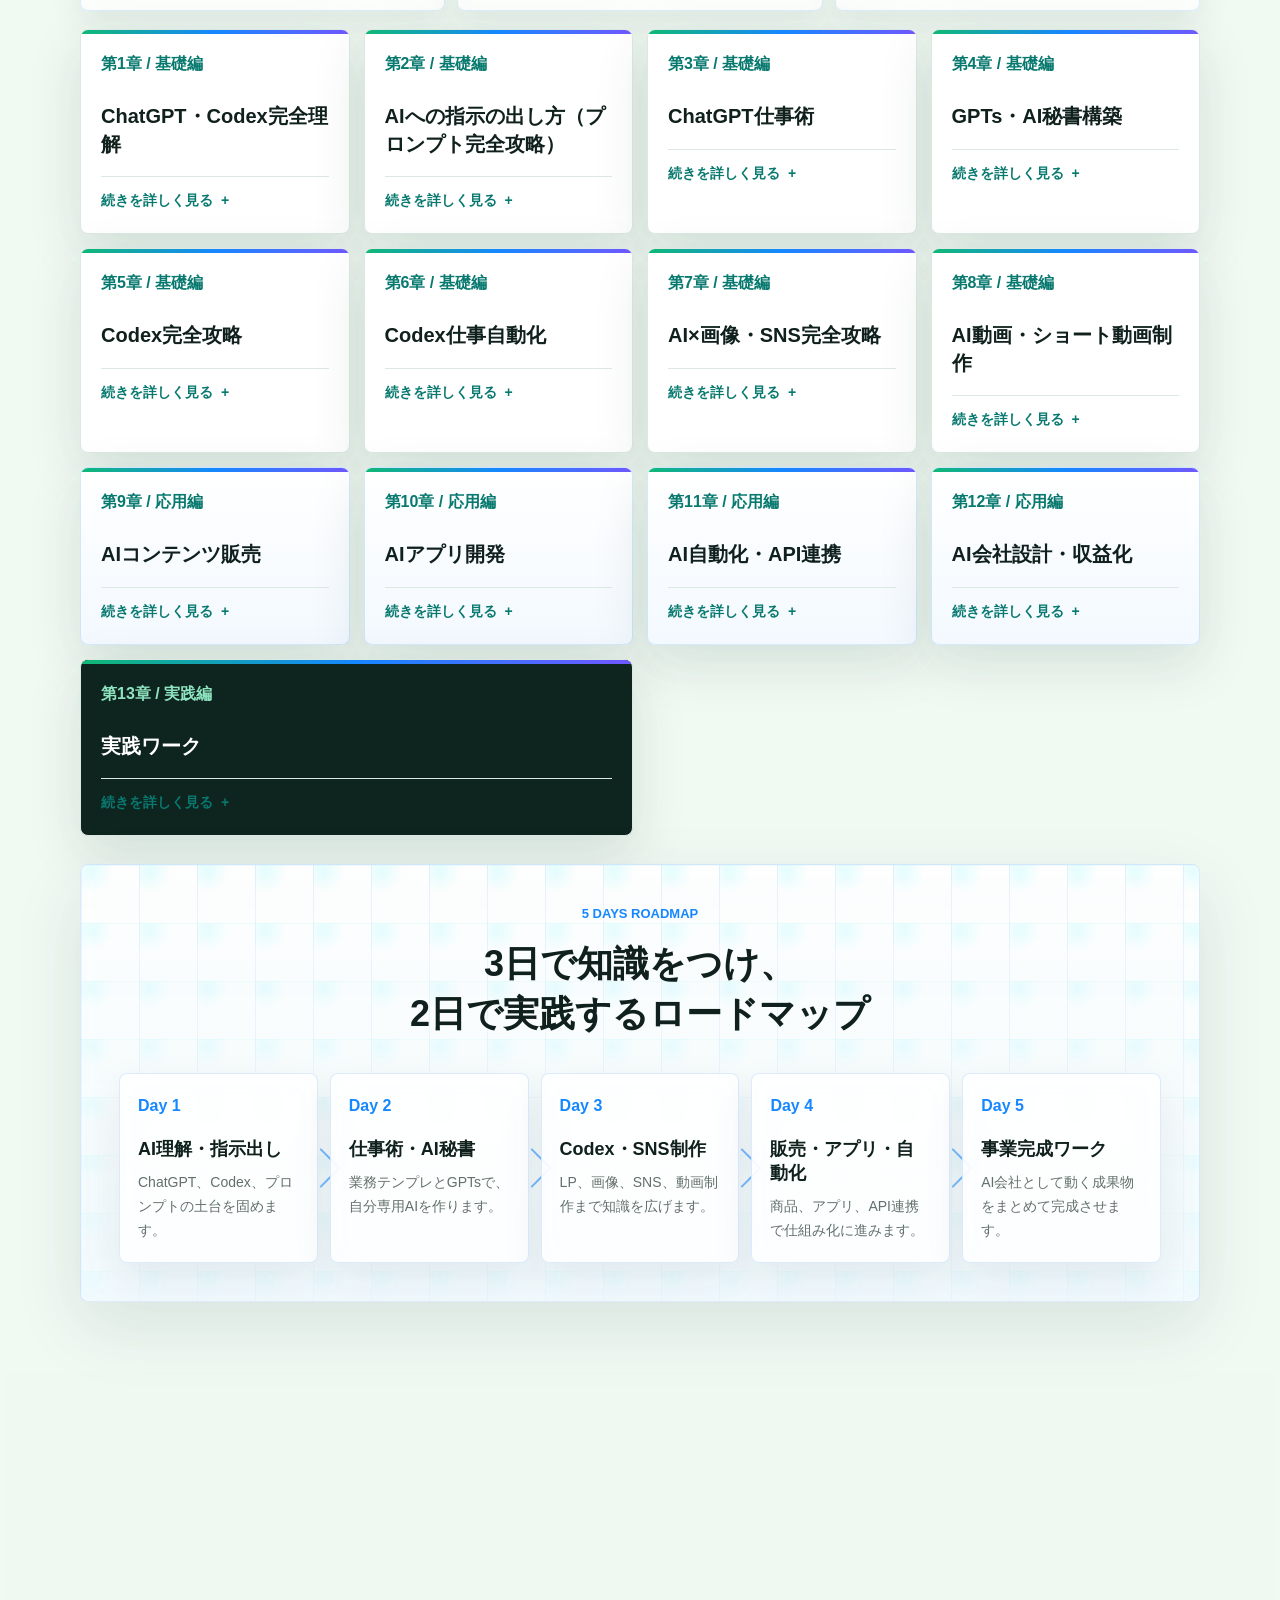
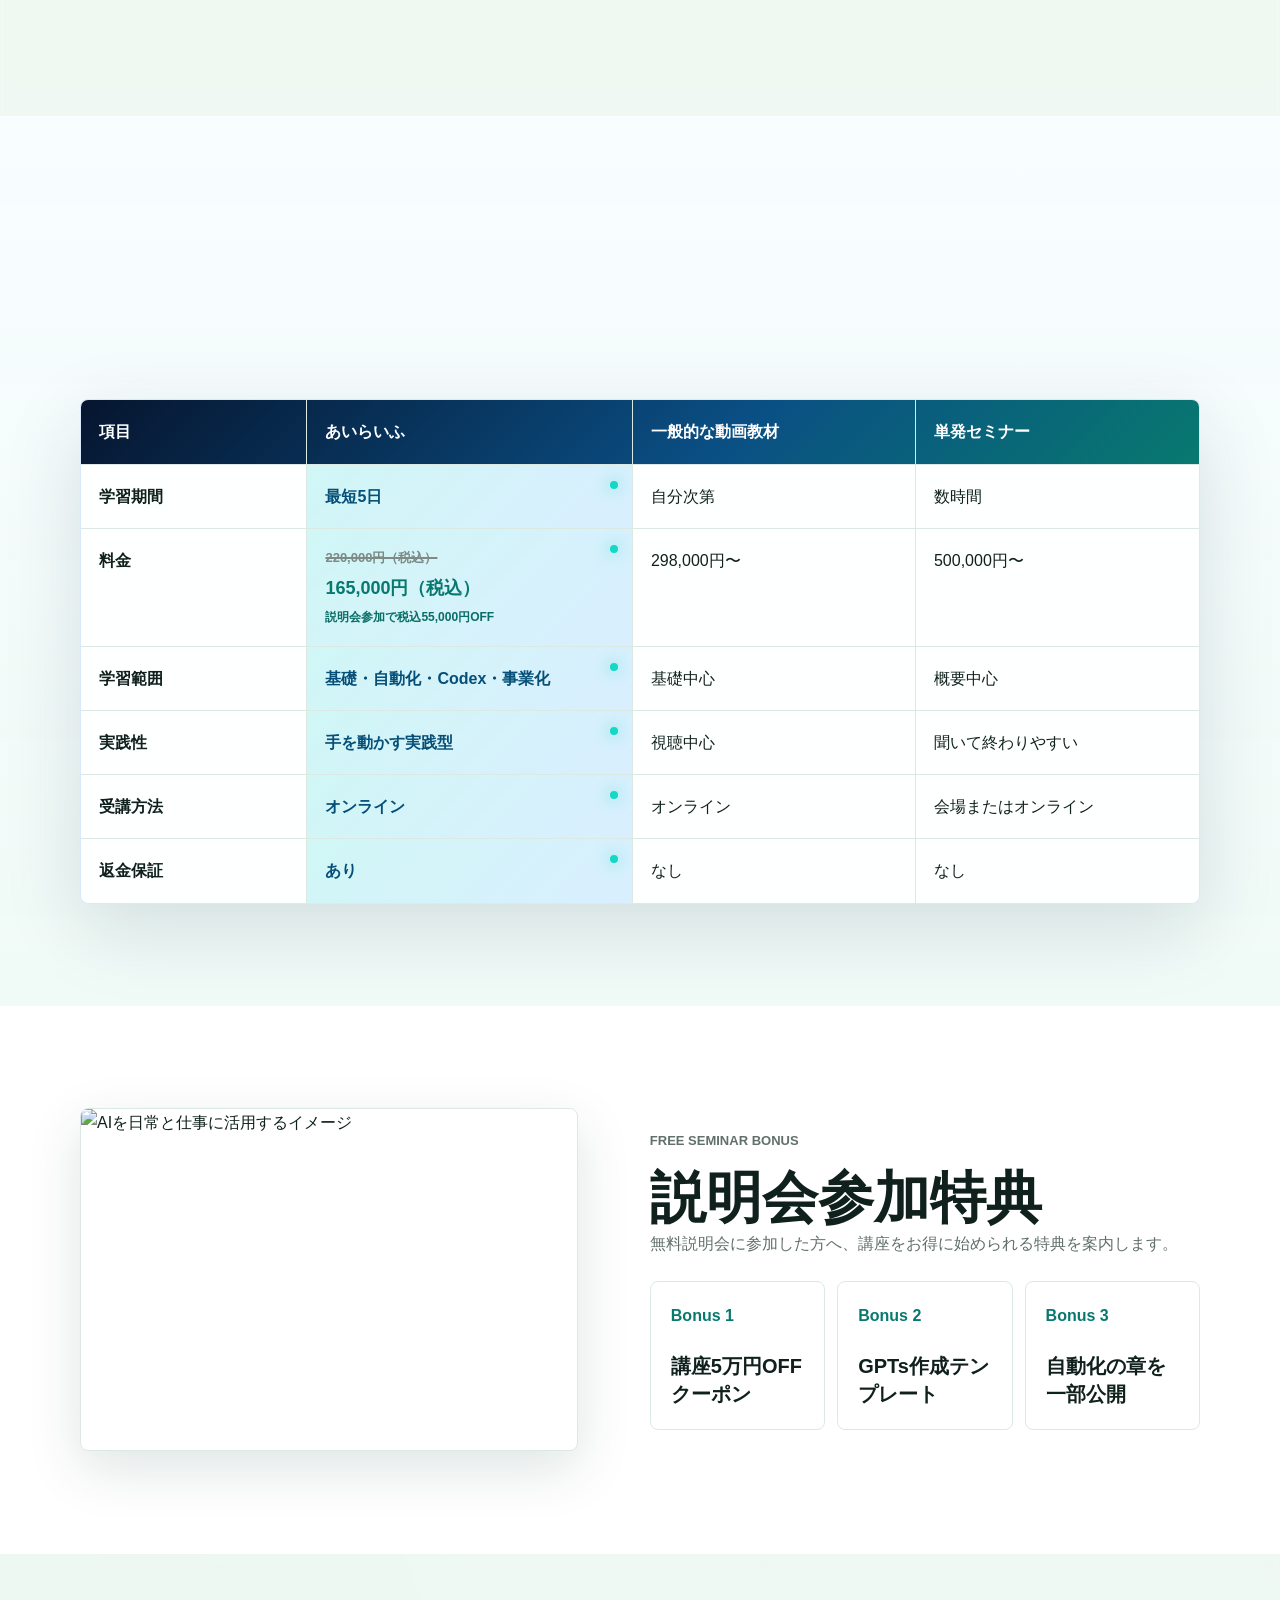
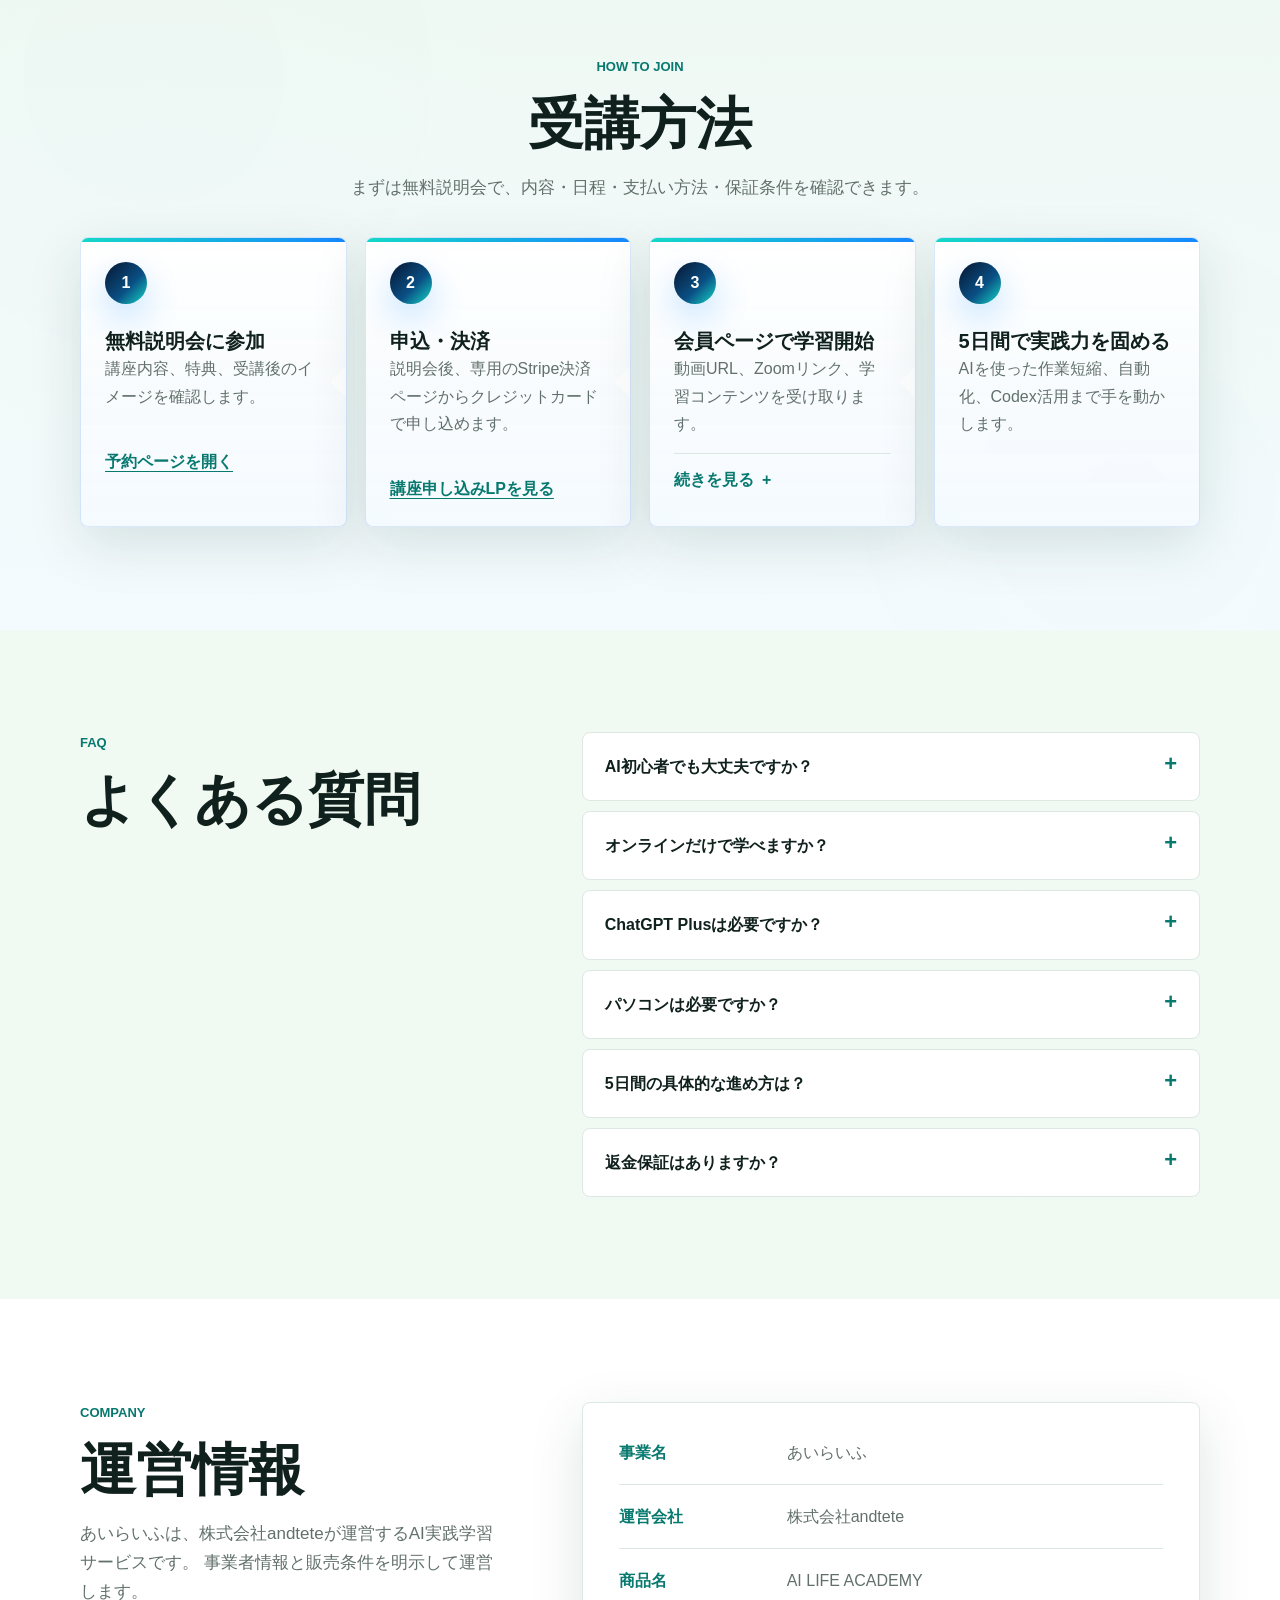
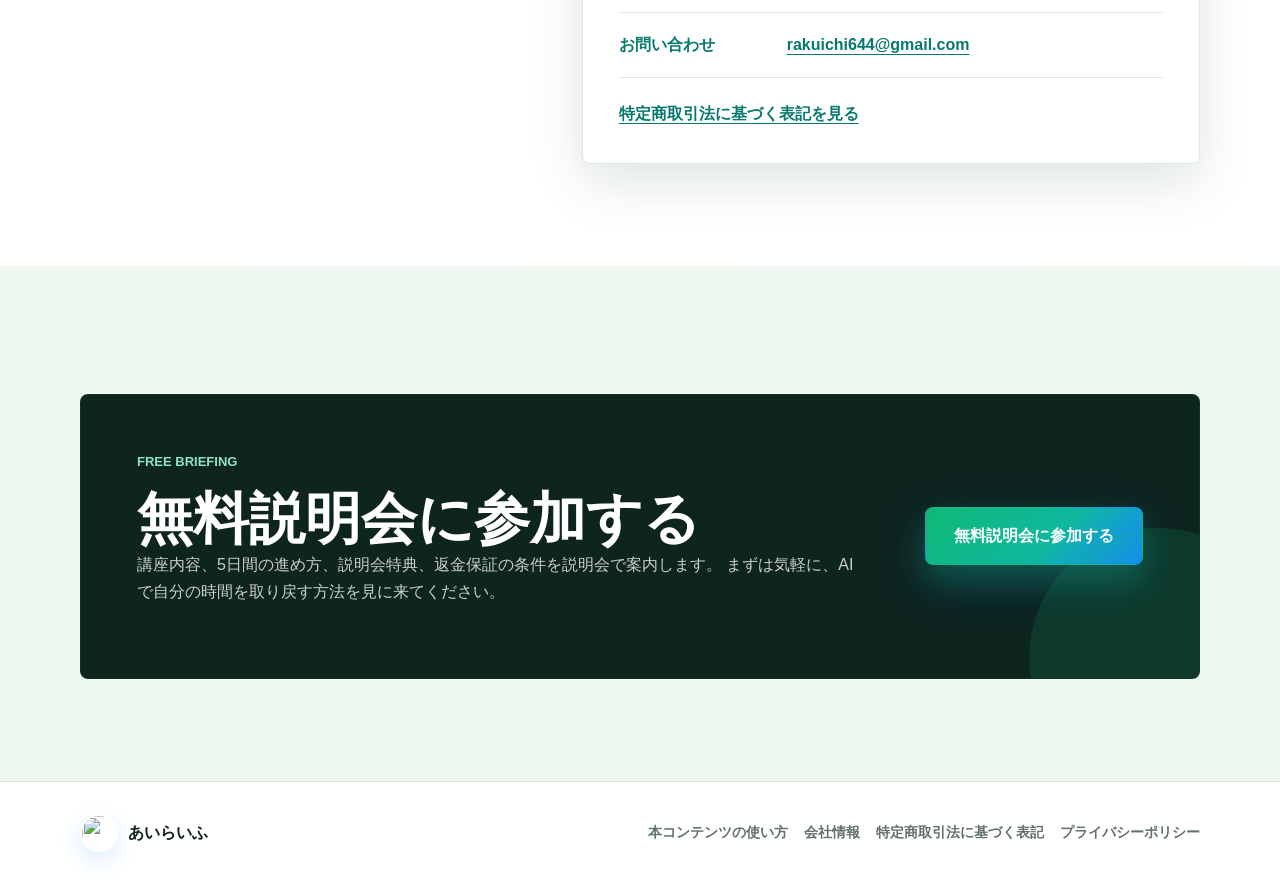
==== commit c959e8a4: "Add post-seminar application LP" ====
--- a/index.html
+++ b/index.html
@@ -3,24 +3,24 @@
   <head>
     <meta charset="utf-8" />
     <meta name="viewport" content="width=device-width, initial-scale=1" />
-    <title>あいらいふ（AI LIFE） | 最短2日でChatGPTとCodexを使いこなす</title>
+    <title>あいらいふ（AI LIFE） | ChatGPTとCodex 5日間で人生革命</title>
     <meta
       name="description"
-      content="最短2日のオンラインAI学習で、ChatGPTとCodexを日常・仕事・副業・事業づくりに使える実践力へ。無料説明会を受付中。"
+      content="5日間のオンラインAI学習で、ChatGPTとCodexを日常・仕事・副業・事業づくりに使える実践力へ。無料説明会を受付中。"
     />
     <meta property="og:title" content="あいらいふ（AI LIFE）" />
     <meta
       property="og:description"
-      content="最短2日のAI学習で、ChatGPTとCodexを使いこなす。無料説明会で学習内容と特典を案内します。"
+      content="5日間のAI学習で、ChatGPTとCodexを使いこなす。無料説明会で学習内容と特典を案内します。"
     />
     <meta property="og:type" content="website" />
-    <meta property="og:image" content="assets/hero-ai-learning.png" />
-    <link rel="stylesheet" href="styles.css" />
+    <meta property="og:image" content="assets/hero-ai-enterprise-bg.jpg" />
+    <link rel="stylesheet" href="styles.css?v=20260712-roadmap-light" />
   </head>
   <body>
     <header class="site-header" aria-label="サイトヘッダー">
       <a class="brand" href="#top" aria-label="あいらいふ トップへ">
-        <span class="brand-mark">A</span>
+        <img class="brand-mark" src="assets/ai-life-icon.jpg" alt="" />
         <span>あいらいふ</span>
       </a>
       <nav class="nav" aria-label="主要ナビゲーション">
@@ -40,25 +40,31 @@
     <main id="top">
       <section class="hero">
         <div class="hero-media" aria-hidden="true">
-          <img src="assets/hero-ai-learning.png" alt="" />
+          <img src="assets/hero-ai-enterprise-bg.jpg" alt="" />
         </div>
         <div class="hero-shade"></div>
         <div class="hero-content">
           <p class="eyebrow">Online AI Academy</p>
-          <h1>最短2日で、ChatGPTとCodexを使いこなす。</h1>
+          <h1>
+            <span class="headline-line">ChatGPTとCodex</span>
+            <span class="headline-line headline-accent"><span>5日間</span>で<span>人生革命</span></span>
+          </h1>
           <p class="lead">
             AI初心者でも、日常の時短、仕事の効率化、SNS運用、自動化、アプリ開発の入口まで。
             あいらいふは「AIで自分の時間を取り戻す」ための実践型オンライン講座です。
           </p>
           <div class="hero-actions" aria-label="主要アクション">
-            <a class="button primary" href="booking.html">無料説明会に参加する</a>
+            <a class="button primary with-tag" href="booking.html">
+              <span class="button-tag">1分で簡単参加</span>
+              <span>無料説明会に参加する</span>
+            </a>
             <a class="button secondary" href="#curriculum">学べる内容を見る</a>
           </div>
           <div class="hero-badges" aria-label="特徴">
             <span>オンライン完結</span>
             <span>ChatGPT Plus対応</span>
             <span>Codex実践</span>
-            <span>受講直後の返金保証あり</span>
+            <span>全額保証対応</span>
           </div>
         </div>
       </section>
@@ -67,7 +73,10 @@
         <div class="section-inner reason-grid">
           <div>
             <p class="eyebrow">Why Now</p>
-            <h2 id="reason-title">AIは、知っている人だけが得をする段階から、使える人が仕事を変える段階へ。</h2>
+            <h2 id="reason-title">
+              <span class="reason-line">AIは、知っている人だけが得をする段階から、</span>
+              <span class="reason-line">使える人が仕事を変える段階へ。</span>
+            </h2>
           </div>
           <p>
             文章作成、メール対応、資料づくり、SNS運用、業務整理、コード作成。
@@ -81,26 +90,30 @@
         <div class="section-inner">
           <div class="section-heading center">
             <p class="eyebrow">Concern</p>
-            <h2 id="worries-title">AI学習の懸念点</h2>
+            <h2 id="worries-title">AI学習における悩み</h2>
             <p>独学で止まりやすいポイントを、短期集中の実践カリキュラムでつぶしていきます。</p>
           </div>
           <div class="worry-grid">
-            <article>
+            <article class="worry-card worry-start">
+              <div class="worry-visual" aria-hidden="true"></div>
               <span>01</span>
               <h3>何から始めるべきか分からない</h3>
               <p>ツールが多すぎて、最初の一歩で迷いやすい。</p>
             </article>
-            <article>
+            <article class="worry-card worry-prompt">
+              <div class="worry-visual" aria-hidden="true"></div>
               <span>02</span>
               <h3>プロンプトが自己流で伸びない</h3>
               <p>AIへの指示が曖昧だと、毎回アウトプットが安定しません。</p>
             </article>
-            <article>
+            <article class="worry-card worry-work">
+              <div class="worry-visual" aria-hidden="true"></div>
               <span>03</span>
               <h3>仕事や副業への使い方が見えない</h3>
               <p>便利そうで終わらせず、実務や収益化の流れまで扱います。</p>
             </article>
-            <article>
+            <article class="worry-card worry-future">
+              <div class="worry-visual" aria-hidden="true"></div>
               <span>04</span>
               <h3>進化が早すぎて追いつけない</h3>
               <p>ツール名ではなく、変化に対応できる考え方を身につけます。</p>
@@ -109,11 +122,14 @@
         </div>
       </section>
 
-      <section class="section split-section">
+      <section class="section split-section online-section">
         <div class="section-inner split-layout">
           <div>
             <p class="eyebrow">Online</p>
-            <h2>オンラインで、自宅から実践形式で学べる。</h2>
+            <h2>
+              <span class="headline-line">オンラインで、</span>
+              <span class="headline-line">自宅から実践形式で学べる。</span>
+            </h2>
             <p>
               移動時間をかけず、手元のPCでそのまま実践。Zoom、会員ページ、動画URLを通じて、
               ChatGPTとCodexを実際に動かしながら学びます。
@@ -134,87 +150,495 @@
         <div class="section-inner">
           <div class="section-heading center">
             <p class="eyebrow">Curriculum</p>
-            <h2 id="curriculum-title">4段階でAIを「使える力」に変える</h2>
-            <p>AI初心者から、自動化・事業化まで。25テーマをレベル別に整理しています。</p>
-          </div>
-
-          <div class="level-stack">
-            <article class="level-card">
-              <div class="level-head">
-                <span>Level 1</span>
-                <h3>AI初心者</h3>
-              </div>
-              <ol>
-                <li>GPT・ChatGPTの基本</li>
-                <li>GPTsの使い方</li>
-                <li>プロンプトの指示出しのコツ</li>
-                <li>AIを使った業務効率化</li>
-                <li>Gmailの自動返信・下書き・重要メール整理</li>
-                <li>スプレッドシートの売上管理・数式・グラフ・情報把握</li>
-                <li>Notionの議事録・タスク管理</li>
-              </ol>
-            </article>
-
-            <article class="level-card">
-              <div class="level-head">
-                <span>Level 2</span>
-                <h3>AI活用</h3>
-              </div>
-              <ol start="8">
-                <li>AI秘書・AI役員の作り方</li>
-                <li>AI相棒で毎日のタスクを優先順位順に表示</li>
-                <li>プラグインの活用</li>
-                <li>GPTオートメーションによる画像作成自動化</li>
-                <li>Threads自動化</li>
-                <li>YouTube自動化</li>
-                <li>集客自動化</li>
-                <li>Instagram・Facebook・Threads・TikTok・YouTube自動化</li>
-              </ol>
-            </article>
-
-            <article class="level-card">
-              <div class="level-head">
-                <span>Level 3</span>
-                <h3>実践・ビジネス</h3>
-              </div>
-              <ol start="16">
-                <li>Instagramを月1時間運用にする仕組み</li>
-                <li>会議後5分で全員分の議事録が完成する仕組み</li>
-                <li>Remotionで売上データから成績動画を自動作成</li>
-                <li>パソコンが手元になくてもGPTからCodexを操作</li>
-                <li>知識ゼロからアプリ開発</li>
-                <li>海外案件の獲得方法</li>
-                <li>自分の下に小さい会社を作る仕組み</li>
-              </ol>
-            </article>
-
-            <article class="level-card highlight">
-              <div class="level-head">
-                <span>Level 4</span>
-                <h3>上級・事業化</h3>
-              </div>
-              <ol start="23">
-                <li>AIエージェント・自動化システム構築</li>
-                <li>AIを活用した事業設計・組織化</li>
-                <li>AIを活用した収益化・仕組み化</li>
-              </ol>
-            </article>
-          </div>
-        </div>
-      </section>
-
-      <section class="guarantee-band" aria-labelledby="guarantee-title">
-        <div class="section-inner guarantee-box">
-          <p class="eyebrow">Guarantee</p>
-          <h2 id="guarantee-title">受講後すぐなら、全額保証対応。</h2>
-          <p>
-            講座内容に納得できなかった場合は、受講後すぐの申請に限り全額保証の対象とします。
-            詳細条件は申込時の案内・規約にてご確認ください。
-          </p>
-        </div>
-      </section>
-
-      <section class="section" id="comparison" aria-labelledby="comparison-title">
+            <h2 id="curriculum-title">全13章カリキュラム</h2>
+            <p>5日間で完全攻略。3日間で知識をつけ、2日で実践へつなげます。</p>
+          </div>
+
+          <div class="curriculum-summary" aria-label="カリキュラム区分">
+            <a href="#chapter-1">1章〜8章：基礎編</a>
+            <a href="#chapter-9">9章〜12章：応用編</a>
+            <a href="#chapter-13">13章：実践編</a>
+          </div>
+
+          <div class="chapter-grid">
+            <article class="chapter-card basic" id="chapter-1">
+              <span>第1章 / 基礎編</span>
+              <h3>ChatGPT・Codex完全理解</h3>
+              <details class="chapter-details">
+                <summary>続きを詳しく見る</summary>
+                <div class="chapter-detail-body">
+                  <h4>ゴール</h4>
+                  <p>AI時代の仕事の考え方を理解する</p>
+                  <h4>小項目</h4>
+                  <ul>
+                    <li>AI時代に一番必要な考え方</li>
+                    <li>ChatGPTとCodexの違い</li>
+                    <li>ChatGPTが得意なこと</li>
+                    <li>Codexが得意なこと</li>
+                    <li>AIを社員として考える方法</li>
+                    <li>AIだけで会社はどこまで作れるのか</li>
+                    <li>AIを使う人・使わない人の未来</li>
+                    <li>仕事の時間を半分以下にする考え方</li>
+                  </ul>
+                  <h4>成果物</h4>
+                  <ul>
+                    <li>AI活用ロードマップ</li>
+                    <li>自分専用AI活用計画</li>
+                  </ul>
+                </div>
+              </details>
+            </article>
+            <article class="chapter-card basic" id="chapter-2">
+              <span>第2章 / 基礎編</span>
+              <h3>AIへの指示の出し方（プロンプト完全攻略）</h3>
+              <details class="chapter-details">
+                <summary>続きを詳しく見る</summary>
+                <div class="chapter-detail-body">
+                  <h4>ゴール</h4>
+                  <p>AIを思い通りに動かせるようになる</p>
+                  <h4>小項目</h4>
+                  <ul>
+                    <li>良いプロンプトとは</li>
+                    <li>悪いプロンプトとは</li>
+                    <li>プロンプトの黄金テンプレート</li>
+                    <li>AIへ役割を与える方法</li>
+                    <li>深掘り質問術</li>
+                    <li>思考整理</li>
+                    <li>壁打ち術</li>
+                    <li>比較させる方法</li>
+                    <li>アイデアを100個出させる方法</li>
+                    <li>AIに考えさせる方法</li>
+                    <li>長文プロンプト</li>
+                  </ul>
+                  <h4>成果物</h4>
+                  <ul>
+                    <li>自分専用プロンプト集</li>
+                    <li>よく使うテンプレ50個</li>
+                  </ul>
+                </div>
+              </details>
+            </article>
+            <article class="chapter-card basic" id="chapter-3">
+              <span>第3章 / 基礎編</span>
+              <h3>ChatGPT仕事術</h3>
+              <details class="chapter-details">
+                <summary>続きを詳しく見る</summary>
+                <div class="chapter-detail-body">
+                  <h4>ゴール</h4>
+                  <p>仕事をAIへ任せられるようになる</p>
+                  <h4>小項目</h4>
+                  <ul>
+                    <li>メール</li>
+                    <li>SNS</li>
+                    <li>議事録</li>
+                    <li>PDF要約</li>
+                    <li>マニュアル作成</li>
+                    <li>営業資料</li>
+                    <li>プレゼン</li>
+                    <li>企画書</li>
+                    <li>アイデア出し</li>
+                    <li>リサーチ</li>
+                    <li>市場分析</li>
+                    <li>競合分析</li>
+                    <li>壁打ち</li>
+                    <li>会議</li>
+                    <li>文章添削</li>
+                    <li>翻訳</li>
+                    <li>表作成</li>
+                    <li>チェックリスト</li>
+                  </ul>
+                  <h4>成果物</h4>
+                  <ul>
+                    <li>自分専用仕事テンプレ集</li>
+                    <li>毎日使うAIワークフロー</li>
+                  </ul>
+                </div>
+              </details>
+            </article>
+            <article class="chapter-card basic" id="chapter-4">
+              <span>第4章 / 基礎編</span>
+              <h3>GPTs・AI秘書構築</h3>
+              <details class="chapter-details">
+                <summary>続きを詳しく見る</summary>
+                <div class="chapter-detail-body">
+                  <h4>ゴール</h4>
+                  <p>自分専用AIを育てる</p>
+                  <h4>小項目</h4>
+                  <ul>
+                    <li>GPTsとは</li>
+                    <li>作り方</li>
+                    <li>役割設定</li>
+                    <li>性格設定</li>
+                    <li>口調設定</li>
+                    <li>知識追加</li>
+                    <li>ファイル登録</li>
+                    <li>Memory活用</li>
+                    <li>プロジェクト管理</li>
+                    <li>AI秘書</li>
+                    <li>AI経理</li>
+                    <li>AI営業</li>
+                    <li>AIマーケター</li>
+                    <li>AI動画編集者</li>
+                  </ul>
+                  <h4>成果物</h4>
+                  <ul>
+                    <li>AI秘書完成</li>
+                    <li>AI社員5人完成</li>
+                  </ul>
+                </div>
+              </details>
+            </article>
+            <article class="chapter-card basic" id="chapter-5">
+              <span>第5章 / 基礎編</span>
+              <h3>Codex完全攻略</h3>
+              <details class="chapter-details">
+                <summary>続きを詳しく見る</summary>
+                <div class="chapter-detail-body">
+                  <h4>ゴール</h4>
+                  <p>Codexを自由自在に扱う</p>
+                  <h4>小項目</h4>
+                  <ul>
+                    <li>基本画面</li>
+                    <li>Project</li>
+                    <li>承認とは</li>
+                    <li>ファイル管理</li>
+                    <li>GitHub連携</li>
+                    <li>コード修正</li>
+                    <li>修正依頼方法</li>
+                    <li>エラー対処</li>
+                    <li>チャットの使い方</li>
+                    <li>長期開発</li>
+                    <li>効率的な進め方</li>
+                  </ul>
+                  <h4>成果物</h4>
+                  <ul>
+                    <li>Codexを一人で扱える状態</li>
+                  </ul>
+                </div>
+              </details>
+            </article>
+            <article class="chapter-card basic" id="chapter-6">
+              <span>第6章 / 基礎編</span>
+              <h3>Codex仕事自動化</h3>
+              <details class="chapter-details">
+                <summary>続きを詳しく見る</summary>
+                <div class="chapter-detail-body">
+                  <h4>ゴール</h4>
+                  <p>仕事をAIへ任せる</p>
+                  <h4>小項目</h4>
+                  <ul>
+                    <li>PDF教材</li>
+                    <li>LP制作</li>
+                    <li>HP制作</li>
+                    <li>資料作成</li>
+                    <li>手順書</li>
+                    <li>見積書</li>
+                    <li>請求書</li>
+                    <li>契約書</li>
+                    <li>FAQ</li>
+                    <li>フォーム</li>
+                    <li>データ整理</li>
+                    <li>自動返信</li>
+                    <li>営業資料</li>
+                    <li>業務効率化</li>
+                  </ul>
+                  <h4>成果物</h4>
+                  <ul>
+                    <li>毎日使う仕事ツール完成</li>
+                  </ul>
+                </div>
+              </details>
+            </article>
+            <article class="chapter-card basic" id="chapter-7">
+              <span>第7章 / 基礎編</span>
+              <h3>AI×画像・SNS完全攻略</h3>
+              <details class="chapter-details">
+                <summary>続きを詳しく見る</summary>
+                <div class="chapter-detail-body">
+                  <h4>ゴール</h4>
+                  <p>SNS運営をAIだけで回す</p>
+                  <h4>小項目</h4>
+                  <ul>
+                    <li>画像生成</li>
+                    <li>広告画像</li>
+                    <li>サムネイル</li>
+                    <li>Instagram投稿</li>
+                    <li>カルーセル</li>
+                    <li>リール企画</li>
+                    <li>Threads</li>
+                    <li>X</li>
+                    <li>TikTok</li>
+                    <li>Canva連携</li>
+                    <li>Computer Use</li>
+                    <li>SNS自動投稿</li>
+                    <li>画像大量生成</li>
+                    <li>ブランドデザイン</li>
+                  </ul>
+                  <h4>成果物</h4>
+                  <ul>
+                    <li>Instagram10投稿</li>
+                    <li>SNS運用環境完成</li>
+                  </ul>
+                </div>
+              </details>
+            </article>
+            <article class="chapter-card basic" id="chapter-8">
+              <span>第8章 / 基礎編</span>
+              <h3>AI動画・ショート動画制作</h3>
+              <details class="chapter-details">
+                <summary>続きを詳しく見る</summary>
+                <div class="chapter-detail-body">
+                  <h4>ゴール</h4>
+                  <p>ショート動画を企画から投稿まで作れるようになる</p>
+                  <h4>小項目</h4>
+                  <ul>
+                    <li>動画企画</li>
+                    <li>台本</li>
+                    <li>字幕</li>
+                    <li>画像から動画</li>
+                    <li>ショート動画</li>
+                    <li>Premiere Pro</li>
+                    <li>CapCut</li>
+                    <li>BGM</li>
+                    <li>サムネイル</li>
+                    <li>YouTube</li>
+                    <li>TikTok</li>
+                    <li>リール</li>
+                  </ul>
+                  <h4>成果物</h4>
+                  <ul>
+                    <li>ショート動画5本完成</li>
+                  </ul>
+                </div>
+              </details>
+            </article>
+            <article class="chapter-card advanced" id="chapter-9">
+              <span>第9章 / 応用編</span>
+              <h3>AIコンテンツ販売</h3>
+              <details class="chapter-details">
+                <summary>続きを詳しく見る</summary>
+                <div class="chapter-detail-body">
+                  <h4>ゴール</h4>
+                  <p>自分の商品を作る</p>
+                  <h4>小項目</h4>
+                  <ul>
+                    <li>強み発見</li>
+                    <li>市場調査</li>
+                    <li>教材構成</li>
+                    <li>PDF教材</li>
+                    <li>動画教材</li>
+                    <li>特典</li>
+                    <li>LP</li>
+                    <li>販売ページ</li>
+                    <li>価格</li>
+                    <li>オファー</li>
+                    <li>販売導線</li>
+                    <li>Brain</li>
+                    <li>note</li>
+                    <li>Tips</li>
+                  </ul>
+                  <h4>成果物</h4>
+                  <ul>
+                    <li>販売できる教材完成</li>
+                  </ul>
+                </div>
+              </details>
+            </article>
+            <article class="chapter-card advanced" id="chapter-10">
+              <span>第10章 / 応用編</span>
+              <h3>AIアプリ開発</h3>
+              <details class="chapter-details">
+                <summary>続きを詳しく見る</summary>
+                <div class="chapter-detail-body">
+                  <h4>ゴール</h4>
+                  <p>ノーコードでは作れないアプリを作る</p>
+                  <h4>小項目</h4>
+                  <ul>
+                    <li>診断アプリ</li>
+                    <li>見積アプリ</li>
+                    <li>管理ツール</li>
+                    <li>予約</li>
+                    <li>計算ツール</li>
+                    <li>顧客管理</li>
+                    <li>会員サイト</li>
+                    <li>LINE連携</li>
+                    <li>API</li>
+                    <li>データ保存</li>
+                    <li>公開方法</li>
+                    <li>運用方法</li>
+                  </ul>
+                  <h4>成果物</h4>
+                  <ul>
+                    <li>自分専用アプリ完成</li>
+                  </ul>
+                </div>
+              </details>
+            </article>
+            <article class="chapter-card advanced" id="chapter-11">
+              <span>第11章 / 応用編</span>
+              <h3>AI自動化・API連携</h3>
+              <details class="chapter-details">
+                <summary>続きを詳しく見る</summary>
+                <div class="chapter-detail-body">
+                  <h4>ゴール</h4>
+                  <p>AIと外部サービスをつなぎ、業務を自動化する</p>
+                  <h4>小項目</h4>
+                  <ul>
+                    <li>APIとは</li>
+                    <li>Webhook</li>
+                    <li>Gmail自動化</li>
+                    <li>Googleスプレッドシート</li>
+                    <li>Google Drive</li>
+                    <li>Google Calendar</li>
+                    <li>LINE</li>
+                    <li>Slack</li>
+                    <li>Threads API</li>
+                    <li>Instagram API</li>
+                    <li>OpenAI API</li>
+                    <li>完全自動化</li>
+                  </ul>
+                  <h4>成果物</h4>
+                  <ul>
+                    <li>AI自動化システム完成</li>
+                  </ul>
+                </div>
+              </details>
+            </article>
+            <article class="chapter-card advanced" id="chapter-12">
+              <span>第12章 / 応用編</span>
+              <h3>AI会社設計・収益化</h3>
+              <details class="chapter-details">
+                <summary>続きを詳しく見る</summary>
+                <div class="chapter-detail-body">
+                  <h4>ゴール</h4>
+                  <p>AI会社を作る</p>
+                  <h4>小項目</h4>
+                  <ul>
+                    <li>AI組織図</li>
+                    <li>営業部</li>
+                    <li>経理部</li>
+                    <li>秘書</li>
+                    <li>マーケティング</li>
+                    <li>SNS運営</li>
+                    <li>商品設計</li>
+                    <li>販売導線</li>
+                    <li>広告</li>
+                    <li>利益計算</li>
+                    <li>組織化</li>
+                  </ul>
+                  <h4>成果物</h4>
+                  <ul>
+                    <li>AI会社完成</li>
+                  </ul>
+                </div>
+              </details>
+            </article>
+            <article class="chapter-card practice" id="chapter-13">
+              <span>第13章 / 実践編</span>
+              <h3>実践ワーク</h3>
+              <details class="chapter-details">
+                <summary>続きを詳しく見る</summary>
+                <div class="chapter-detail-body">
+                  <h4>ゴール</h4>
+                  <p>5日間で事業を完成させる</p>
+                  <h4>やること</h4>
+                  <ul>
+                    <li>自分専用GPTs</li>
+                    <li>Codex</li>
+                    <li>教材</li>
+                    <li>PDF</li>
+                    <li>LP</li>
+                    <li>SNS</li>
+                    <li>画像</li>
+                    <li>ショート動画</li>
+                    <li>アプリ</li>
+                    <li>AI秘書</li>
+                    <li>AI社員</li>
+                    <li>営業導線</li>
+                    <li>販売ページ</li>
+                    <li>商品販売</li>
+                  </ul>
+                  <h4>最終成果物</h4>
+                  <ul>
+                    <li>AI秘書</li>
+                    <li>AI社員チーム</li>
+                    <li>GPTs</li>
+                    <li>Codexプロジェクト</li>
+                    <li>PDF教材</li>
+                    <li>LP</li>
+                    <li>SNS運用</li>
+                    <li>自動投稿</li>
+                    <li>ショート動画</li>
+                    <li>アプリ</li>
+                    <li>商品</li>
+                    <li>販売導線</li>
+                    <li>AI会社</li>
+                  </ul>
+                </div>
+              </details>
+            </article>
+          </div>
+
+          <div class="roadmap-panel">
+            <div class="section-heading center">
+              <p class="eyebrow">5 Days Roadmap</p>
+              <h3>
+                <span class="headline-line">3日で知識をつけ、</span>
+                <span class="headline-line">2日で実践するロードマップ</span>
+              </h3>
+            </div>
+            <div class="day-roadmap" aria-label="5日間ロードマップ">
+              <article>
+                <span>Day 1</span>
+                <h4>AI理解・指示出し</h4>
+                <p>ChatGPT、Codex、プロンプトの土台を固めます。</p>
+              </article>
+              <article>
+                <span>Day 2</span>
+                <h4>仕事術・AI秘書</h4>
+                <p>業務テンプレとGPTsで、自分専用AIを作ります。</p>
+              </article>
+              <article>
+                <span>Day 3</span>
+                <h4>Codex・SNS制作</h4>
+                <p>LP、画像、SNS、動画制作まで知識を広げます。</p>
+              </article>
+              <article>
+                <span>Day 4</span>
+                <h4>販売・アプリ・自動化</h4>
+                <p>商品、アプリ、API連携で仕組み化に進みます。</p>
+              </article>
+              <article>
+                <span>Day 5</span>
+                <h4>事業完成ワーク</h4>
+                <p>AI会社として動く成果物をまとめて完成させます。</p>
+              </article>
+            </div>
+          </div>
+
+          <div class="deliverables-panel">
+            <p class="eyebrow">After Course</p>
+            <h3>受講後にこれが手元に残ります</h3>
+            <div class="deliverables-grid">
+              <span>AI秘書</span>
+              <span>AI社員チーム</span>
+              <span>GPTs</span>
+              <span>Codexプロジェクト</span>
+              <span>PDF教材</span>
+              <span>LP</span>
+              <span>SNS運用</span>
+              <span>自動投稿</span>
+              <span>ショート動画</span>
+              <span>アプリ</span>
+              <span>商品</span>
+              <span>販売導線</span>
+              <span>AI会社</span>
+            </div>
+          </div>
+        </div>
+      </section>
+
+      <section class="section comparison-section" id="comparison" aria-labelledby="comparison-title">
         <div class="section-inner">
           <div class="section-heading center">
             <p class="eyebrow">Compare</p>
@@ -230,15 +654,21 @@
             </div>
             <div class="row" role="row">
               <div role="cell">学習期間</div>
-              <div role="cell">最短2日</div>
+              <div role="cell">最短5日</div>
               <div role="cell">自分次第</div>
               <div role="cell">数時間</div>
             </div>
             <div class="row" role="row">
               <div role="cell">料金</div>
-              <div role="cell">165,000円（税込）</div>
+              <div role="cell">
+                <span class="price-stack">
+                  <span class="old-price">220,000円（税込）</span>
+                  <strong>165,000円（税込）</strong>
+                  <small>説明会参加で税込55,000円OFF</small>
+                </span>
+              </div>
               <div role="cell">298,000円〜</div>
-              <div role="cell">220,000円〜</div>
+              <div role="cell">500,000円〜</div>
             </div>
             <div class="row" role="row">
               <div role="cell">学習範囲</div>
@@ -275,12 +705,12 @@
           </figure>
           <div>
             <p class="eyebrow">Free Seminar Bonus</p>
-            <h2 id="bonus-title">説明会参加特典プレゼント</h2>
-            <p>無料説明会に参加した方へ、すぐに試せる実践コンテンツをプレゼントします。</p>
+            <h2 id="bonus-title">説明会参加特典</h2>
+            <p>無料説明会に参加した方へ、講座をお得に始められる特典を案内します。</p>
             <div class="bonus-list">
               <article>
                 <span>Bonus 1</span>
-                <h3>バズる動画の作り方</h3>
+                <h3>講座5万円OFFクーポン</h3>
               </article>
               <article>
                 <span>Bonus 2</span>
@@ -295,7 +725,7 @@
         </div>
       </section>
 
-      <section class="section muted" id="flow" aria-labelledby="flow-title">
+      <section class="section muted flow-section" id="flow" aria-labelledby="flow-title">
         <div class="section-inner">
           <div class="section-heading center">
             <p class="eyebrow">How To Join</p>
@@ -307,21 +737,40 @@
               <span>1</span>
               <h3>無料説明会に参加</h3>
               <p>講座内容、特典、受講後のイメージを確認します。</p>
+              <a class="text-link" href="booking.html">予約ページを開く</a>
             </article>
             <article>
               <span>2</span>
               <h3>申込・決済</h3>
               <p>説明会後、専用のStripe決済ページからクレジットカードで申し込めます。</p>
-              <a class="text-link" href="https://buy.stripe.com/3cI3cw3qWcjXedy7f06kg00" target="_blank" rel="noopener">決済ページを開く</a>
+              <a class="text-link" href="apply.html">講座申し込みLPを見る</a>
             </article>
             <article>
               <span>3</span>
               <h3>会員ページで学習開始</h3>
               <p>動画URL、Zoomリンク、学習コンテンツを受け取ります。</p>
+              <details class="flow-details">
+                <summary>続きを見る</summary>
+                <ol>
+                  <li>ChatGPT・Codex完全理解</li>
+                  <li>AIへの指示の出し方（プロンプト完全攻略）</li>
+                  <li>ChatGPT仕事術</li>
+                  <li>GPTs・AI秘書構築</li>
+                  <li>Codex完全攻略</li>
+                  <li>Codex仕事自動化</li>
+                  <li>AI×画像・SNS完全攻略</li>
+                  <li>AI動画・ショート動画制作</li>
+                  <li>AI×オリジナルコンテンツ販売</li>
+                  <li>AIアプリ開発</li>
+                  <li>AI自動化・API連携</li>
+                  <li>AI会社設計・収益化</li>
+                  <li>実践ワーク</li>
+                </ol>
+              </details>
             </article>
             <article>
               <span>4</span>
-              <h3>2日で実践力を固める</h3>
+              <h3>5日間で実践力を固める</h3>
               <p>AIを使った作業短縮、自動化、Codex活用まで手を動かします。</p>
             </article>
           </div>
@@ -345,11 +794,15 @@
             </details>
             <details>
               <summary>ChatGPT Plusは必要ですか？</summary>
-              <p>動作環境としてChatGPT Plusアカウントを推奨・想定しています。</p>
+              <p>推奨想定はChatGPT Plusですが、無料版でも受講可能です。ただし、一部使えない機能がある点はご了承ください。</p>
             </details>
             <details>
               <summary>パソコンは必要ですか？</summary>
               <p>Codexや自動化を実践するため、PCでの受講をおすすめします。</p>
+            </details>
+            <details>
+              <summary>5日間の具体的な進め方は？</summary>
+              <p>前半3日でChatGPT、プロンプト、GPTs、Codex、SNS・動画制作、自動化の知識を固め、後半2日で教材、LP、アプリ、AI秘書、販売導線などの実践成果物を作ります。</p>
             </details>
             <details>
               <summary>返金保証はありますか？</summary>
@@ -399,7 +852,7 @@
             <p class="eyebrow">Free Briefing</p>
             <h2 id="briefing-title">無料説明会に参加する</h2>
             <p>
-              講座内容、2日間の進め方、説明会特典、返金保証の条件を説明会で案内します。
+              講座内容、5日間の進め方、説明会特典、返金保証の条件を説明会で案内します。
               まずは気軽に、AIで自分の時間を取り戻す方法を見に来てください。
             </p>
           </div>
@@ -411,7 +864,7 @@
     <footer class="site-footer">
       <div class="footer-inner">
         <a class="brand" href="#top">
-          <span class="brand-mark">A</span>
+          <img class="brand-mark" src="assets/ai-life-icon.jpg" alt="" />
           <span>あいらいふ</span>
         </a>
         <div class="footer-links">
@@ -423,6 +876,11 @@
       </div>
     </footer>
 
-    <script src="script.js"></script>
+    <a class="floating-briefing-cta" href="booking.html" aria-label="無料説明会を予約する">
+      <span>無料説明会</span>
+      <strong>予約する</strong>
+    </a>
+
+    <script src="script.js?v=20260712-hero-booking"></script>
   </body>
 </html>
--- a/styles.css
+++ b/styles.css
@@ -8,9 +8,12 @@
   --line: #dce9e2;
   --teal: #08796f;
   --green: #10b875;
+  --blue: #1687ff;
+  --violet: #7058ff;
   --yellow: #f0bd3d;
   --dark: #0e241f;
   --shadow: 0 18px 54px rgba(11, 54, 44, 0.13);
+  --glow: 0 18px 50px rgba(22, 135, 255, 0.2);
 }
 
 * {
@@ -23,7 +26,11 @@
 
 body {
   margin: 0;
-  background: var(--bg);
+  background:
+    linear-gradient(180deg, rgba(251, 255, 253, 0.93) 0%, rgba(247, 251, 247, 0.95) 48%, rgba(238, 248, 241, 0.94) 100%),
+    url("assets/hero-ai-enterprise-bg.jpg") center / cover fixed,
+    radial-gradient(circle at 16% 6%, rgba(22, 135, 255, 0.1), transparent 28%),
+    linear-gradient(180deg, #fbfffd 0%, var(--bg) 44%, #eef8f1 100%);
   color: var(--ink);
   font-family: -apple-system, BlinkMacSystemFont, "Hiragino Sans", "Yu Gothic", "YuGothic", "Noto Sans JP", sans-serif;
   line-height: 1.7;
@@ -34,7 +41,9 @@
 }
 
 body.is-loaded .hero-media img {
-  animation: heroImageDrift 1400ms cubic-bezier(0.2, 0.78, 0.2, 1) both;
+  animation:
+    heroImageDrift 1400ms cubic-bezier(0.2, 0.78, 0.2, 1) both,
+    heroImageBreath 16s ease-in-out 1500ms infinite;
 }
 
 img {
@@ -98,9 +107,10 @@
   justify-content: space-between;
   min-height: 72px;
   padding: 14px clamp(18px, 4vw, 56px);
-  background: rgba(247, 251, 247, 0.88);
-  border-bottom: 1px solid rgba(220, 233, 226, 0.86);
-  backdrop-filter: blur(18px);
+  background: rgba(255, 255, 255, 0.78);
+  border-bottom: 1px solid rgba(165, 200, 220, 0.42);
+  box-shadow: 0 10px 34px rgba(14, 36, 31, 0.06);
+  backdrop-filter: blur(20px) saturate(1.25);
 }
 
 .brand {
@@ -112,19 +122,20 @@
 }
 
 .brand-mark {
-  display: grid;
-  place-items: center;
-  width: 34px;
-  height: 34px;
-  border-radius: 8px;
-  background: var(--dark);
-  color: #ffffff;
-  font-weight: 900;
-  transition: transform 180ms ease, background 180ms ease;
+  width: 38px;
+  height: 38px;
+  flex: 0 0 38px;
+  border: 2px solid rgba(255, 255, 255, 0.9);
+  border-radius: 999px;
+  background: #ffffff;
+  object-fit: cover;
+  box-shadow: 0 8px 22px rgba(22, 135, 255, 0.16);
+  transition: transform 180ms ease, box-shadow 180ms ease;
 }
 
 .brand:hover .brand-mark {
-  transform: rotate(-4deg) scale(1.04);
+  transform: rotate(-4deg) scale(1.05);
+  box-shadow: 0 12px 26px rgba(22, 135, 255, 0.24);
 }
 
 .nav {
@@ -176,6 +187,40 @@
   display: grid;
   align-items: center;
   padding: 120px clamp(18px, 6vw, 76px) 66px;
+  background:
+    linear-gradient(rgba(0, 0, 0, 0.45), rgba(0, 0, 0, 0.45)),
+    url("assets/hero-ai-enterprise-bg.jpg") center / cover fixed;
+  color: #ffffff;
+}
+
+.hero::before {
+  position: absolute;
+  inset: 0;
+  z-index: 1;
+  background:
+    linear-gradient(90deg, rgba(89, 211, 255, 0.1) 1px, transparent 1px),
+    linear-gradient(180deg, rgba(26, 163, 255, 0.08) 1px, transparent 1px);
+  background-size: 72px 72px;
+  content: "";
+  mask-image: linear-gradient(90deg, #000 0%, rgba(0, 0, 0, 0.58) 48%, transparent 84%);
+  opacity: 0.65;
+  pointer-events: none;
+  animation: gridDrift 18s linear infinite;
+}
+
+.hero::after {
+  position: absolute;
+  inset: auto 0 0;
+  z-index: 1;
+  height: 46%;
+  background:
+    repeating-linear-gradient(90deg, rgba(89, 211, 255, 0.28) 0 1px, transparent 1px 18px),
+    linear-gradient(0deg, rgba(2, 8, 18, 0.82), rgba(2, 8, 18, 0));
+  content: "";
+  opacity: 0.36;
+  pointer-events: none;
+  transform: perspective(700px) rotateX(62deg);
+  transform-origin: bottom;
 }
 
 .hero-media,
@@ -184,6 +229,10 @@
   inset: 0;
 }
 
+.hero-media {
+  display: none;
+}
+
 .hero-media img {
   width: 100%;
   height: 100%;
@@ -192,14 +241,32 @@
 
 .hero-shade {
   background:
-    linear-gradient(90deg, rgba(247, 251, 247, 0.98) 0%, rgba(247, 251, 247, 0.9) 38%, rgba(247, 251, 247, 0.42) 70%, rgba(247, 251, 247, 0.2) 100%),
-    linear-gradient(0deg, rgba(247, 251, 247, 0.96) 0%, rgba(247, 251, 247, 0) 34%);
+    linear-gradient(90deg, rgba(2, 8, 18, 0.82) 0%, rgba(2, 8, 18, 0.56) 45%, rgba(2, 8, 18, 0.28) 100%),
+    linear-gradient(0deg, rgba(2, 8, 18, 0.78) 0%, rgba(2, 8, 18, 0) 42%);
 }
 
 .hero-content {
   position: relative;
-  z-index: 1;
+  z-index: 2;
   width: min(790px, 100%);
+}
+
+.headline-line {
+  display: block;
+}
+
+.headline-accent {
+  margin-top: 10px;
+  color: #ffffff;
+}
+
+.headline-accent span {
+  color: #53d7ff;
+  text-shadow: 0 14px 34px rgba(83, 215, 255, 0.4);
+}
+
+.hero .eyebrow {
+  color: #7ce8ff;
 }
 
 .eyebrow {
@@ -216,6 +283,10 @@
   margin: 24px 0 0;
   color: #32453f;
   font-size: clamp(16px, 2vw, 20px);
+}
+
+.hero .lead {
+  color: rgba(255, 255, 255, 0.88);
 }
 
 .hero-actions,
@@ -249,9 +320,9 @@
 }
 
 .button.primary {
-  background: var(--green);
+  background: linear-gradient(135deg, var(--green) 0%, #0fb89f 58%, var(--blue) 100%);
   color: #ffffff;
-  box-shadow: 0 16px 28px rgba(16, 184, 117, 0.28);
+  box-shadow: 0 16px 30px rgba(16, 184, 117, 0.25), var(--glow);
 }
 
 .button.primary:hover {
@@ -264,6 +335,49 @@
   border-color: var(--line);
 }
 
+.hero .button.secondary {
+  background: rgba(255, 255, 255, 0.1);
+  border-color: rgba(255, 255, 255, 0.36);
+  color: #ffffff;
+  backdrop-filter: blur(14px);
+}
+
+.button.with-tag {
+  gap: 12px;
+  padding-left: 10px;
+}
+
+.button.with-tag small {
+  display: inline-flex;
+  align-items: center;
+  align-self: stretch;
+  padding: 0 11px;
+  border-radius: 6px;
+  background: #e9fbff;
+  color: #052f5f;
+  font-size: 12px;
+  font-weight: 900;
+  white-space: nowrap;
+}
+
+.button-tag {
+  display: inline-flex;
+  align-items: center;
+  align-self: stretch;
+  padding: 0 10px;
+  border: 1px solid rgba(255, 255, 255, 0.42);
+  border-radius: 6px;
+  background: rgba(255, 255, 255, 0.18);
+  font-size: 12px;
+  white-space: nowrap;
+}
+
+.booking-lp-hero .button.primary.with-tag {
+  background: linear-gradient(135deg, #064ea2 0%, #0aa3d9 58%, #14d8c6 100%);
+  color: #ffffff;
+  box-shadow: 0 18px 38px rgba(10, 163, 217, 0.3);
+}
+
 .button.large {
   min-height: 58px;
   padding-inline: 28px;
@@ -275,12 +389,13 @@
 
 .hero-badges span {
   padding: 7px 10px;
-  border: 1px solid rgba(8, 121, 111, 0.18);
-  border-radius: 8px;
-  background: rgba(255, 255, 255, 0.76);
-  color: #31443e;
+  border: 1px solid rgba(124, 232, 255, 0.24);
+  border-radius: 8px;
+  background: rgba(2, 18, 38, 0.48);
+  color: rgba(255, 255, 255, 0.92);
   font-size: 13px;
   font-weight: 900;
+  backdrop-filter: blur(14px);
   animation: badgeFloat 4.8s ease-in-out infinite;
 }
 
@@ -326,7 +441,8 @@
 }
 
 .muted {
-  background: var(--surface-2);
+  background: rgba(238, 248, 241, 0.82);
+  backdrop-filter: blur(2px);
 }
 
 .reason-band {
@@ -359,6 +475,7 @@
 
 .worry-grid article,
 .level-card,
+.chapter-card,
 .bonus-list article,
 .flow-diagram article,
 .company-card,
@@ -372,6 +489,7 @@
 
 .worry-grid article:hover,
 .level-card:hover,
+.chapter-card:hover,
 .bonus-list article:hover,
 .flow-diagram article:hover,
 .company-card:hover,
@@ -389,6 +507,7 @@
 .worry-grid span,
 .bonus-list span,
 .level-head span,
+.chapter-card span,
 .flow-diagram span {
   display: inline-flex;
   color: var(--teal);
@@ -482,6 +601,199 @@
   gap: 18px;
 }
 
+.curriculum-summary {
+  display: grid;
+  grid-template-columns: repeat(3, 1fr);
+  gap: 12px;
+  margin-bottom: 18px;
+}
+
+.curriculum-summary a {
+  display: block;
+  padding: 14px 16px;
+  border: 1px solid rgba(22, 135, 255, 0.14);
+  border-radius: 8px;
+  background: rgba(255, 255, 255, 0.74);
+  color: #21423c;
+  font-weight: 900;
+  text-align: center;
+  box-shadow: 0 14px 34px rgba(11, 54, 44, 0.08);
+  transition: transform 180ms ease, box-shadow 180ms ease, border-color 180ms ease;
+}
+
+.curriculum-summary a:hover {
+  transform: translateY(-2px);
+  border-color: rgba(22, 135, 255, 0.3);
+  box-shadow: 0 18px 44px rgba(22, 135, 255, 0.14);
+}
+
+.chapter-grid {
+  display: grid;
+  grid-template-columns: repeat(4, 1fr);
+  gap: 14px;
+}
+
+.chapter-card {
+  min-height: 172px;
+  padding: 20px;
+  position: relative;
+  overflow: hidden;
+  scroll-margin-top: 96px;
+}
+
+.chapter-card::before {
+  position: absolute;
+  inset: 0 0 auto;
+  height: 4px;
+  background: linear-gradient(90deg, var(--green), var(--blue), var(--violet));
+  content: "";
+}
+
+.chapter-card h3 {
+  margin-top: 26px;
+}
+
+.chapter-details {
+  margin-top: 18px;
+  border-top: 1px solid var(--line);
+  padding-top: 12px;
+}
+
+.chapter-details summary {
+  cursor: pointer;
+  color: var(--teal);
+  font-size: 14px;
+  font-weight: 900;
+  list-style: none;
+}
+
+.chapter-details summary::-webkit-details-marker {
+  display: none;
+}
+
+.chapter-details summary::after {
+  margin-left: 8px;
+  content: "+";
+}
+
+.chapter-details[open] summary::after {
+  content: "-";
+}
+
+.chapter-detail-body {
+  display: grid;
+  gap: 10px;
+  margin-top: 14px;
+}
+
+.chapter-detail-body h4 {
+  margin: 10px 0 0;
+  color: var(--ink);
+  font-size: 14px;
+}
+
+.chapter-card.practice .chapter-detail-body h4 {
+  color: #ffffff;
+}
+
+.chapter-detail-body p {
+  margin: 0;
+  color: var(--muted);
+  font-size: 14px;
+}
+
+.chapter-card.practice .chapter-detail-body p,
+.chapter-card.practice .chapter-detail-body li {
+  color: rgba(255, 255, 255, 0.78);
+}
+
+.chapter-detail-body ul {
+  display: grid;
+  gap: 6px;
+  margin: 0;
+  padding-left: 18px;
+  color: var(--muted);
+  font-size: 14px;
+}
+
+.chapter-card.advanced {
+  border-color: rgba(22, 135, 255, 0.18);
+  background: linear-gradient(180deg, #ffffff 0%, #f3f9ff 100%);
+}
+
+.chapter-card.practice {
+  grid-column: span 2;
+  background: var(--dark);
+  color: #ffffff;
+}
+
+.chapter-card.practice span {
+  color: #8ee4c0;
+}
+
+.roadmap-panel,
+.deliverables-panel {
+  margin-top: 28px;
+  padding: clamp(24px, 4vw, 38px);
+  border: 1px solid rgba(22, 135, 255, 0.14);
+  border-radius: 8px;
+  background: rgba(255, 255, 255, 0.78);
+  box-shadow: var(--shadow);
+  backdrop-filter: blur(10px);
+}
+
+.roadmap-panel h3,
+.deliverables-panel h3 {
+  font-size: clamp(24px, 3vw, 36px);
+}
+
+.day-roadmap {
+  display: grid;
+  grid-template-columns: repeat(5, 1fr);
+  gap: 12px;
+}
+
+.day-roadmap article {
+  min-height: 190px;
+  padding: 18px;
+  border: 1px solid rgba(22, 135, 255, 0.16);
+  border-radius: 8px;
+  background:
+    linear-gradient(180deg, rgba(255, 255, 255, 0.94), rgba(244, 250, 255, 0.92));
+}
+
+.day-roadmap span,
+.deliverables-grid span {
+  color: var(--teal);
+  font-weight: 900;
+}
+
+.day-roadmap h4 {
+  margin: 18px 0 0;
+  font-size: 18px;
+  line-height: 1.35;
+}
+
+.day-roadmap p {
+  margin: 10px 0 0;
+  color: var(--muted);
+  font-size: 14px;
+}
+
+.deliverables-grid {
+  display: flex;
+  flex-wrap: wrap;
+  gap: 10px;
+  margin-top: 20px;
+}
+
+.deliverables-grid span {
+  padding: 8px 12px;
+  border: 1px solid rgba(8, 121, 111, 0.18);
+  border-radius: 8px;
+  background: #effaf4;
+}
+
 .level-card {
   padding: clamp(22px, 3vw, 30px);
 }
@@ -590,6 +902,29 @@
   font-weight: 900;
 }
 
+.price-stack {
+  display: grid;
+  gap: 4px;
+}
+
+.old-price {
+  color: #7e8a86;
+  font-size: 13px;
+  text-decoration: line-through;
+  text-decoration-thickness: 2px;
+}
+
+.price-stack strong {
+  color: var(--teal);
+  font-size: 18px;
+}
+
+.price-stack small {
+  color: #0a6e66;
+  font-size: 12px;
+  font-weight: 900;
+}
+
 .comparison-table .row:not(.head) {
   transition: background 160ms ease;
 }
@@ -619,10 +954,21 @@
   margin-top: 24px;
 }
 
+.bonus-code {
+  margin: 12px 0 0;
+  color: var(--teal);
+  font-size: 13px;
+  font-weight: 900;
+}
+
 .flow-diagram {
   display: grid;
   grid-template-columns: repeat(4, 1fr);
   gap: 14px;
+}
+
+.booking-flow-steps {
+  grid-template-columns: repeat(3, 1fr);
 }
 
 .flow-diagram article {
@@ -631,6 +977,41 @@
   padding: 24px;
 }
 
+.flow-details {
+  margin-top: 16px;
+  border-top: 1px solid var(--line);
+  padding-top: 12px;
+}
+
+.flow-details summary {
+  cursor: pointer;
+  color: var(--teal);
+  font-weight: 900;
+  list-style: none;
+}
+
+.flow-details summary::-webkit-details-marker {
+  display: none;
+}
+
+.flow-details summary::after {
+  margin-left: 8px;
+  content: "+";
+}
+
+.flow-details[open] summary::after {
+  content: "-";
+}
+
+.flow-details ol {
+  display: grid;
+  gap: 7px;
+  margin: 12px 0 0;
+  padding-left: 20px;
+  color: var(--muted);
+  font-size: 13px;
+}
+
 .flow-diagram span {
   display: grid;
   place-items: center;
@@ -643,6 +1024,739 @@
 
 .flow-diagram h3 {
   margin-top: 24px;
+}
+
+.reason-band {
+  position: relative;
+  overflow: hidden;
+  background:
+    linear-gradient(90deg, rgba(2, 8, 18, 0.94), rgba(2, 20, 42, 0.86)),
+    url("assets/hero-ai-enterprise-bg.jpg") center / cover fixed;
+}
+
+.reason-band::before {
+  position: absolute;
+  inset: 0;
+  background:
+    linear-gradient(90deg, rgba(99, 244, 255, 0.14) 0 1px, transparent 1px),
+    linear-gradient(180deg, rgba(99, 244, 255, 0.08) 0 1px, transparent 1px);
+  background-size: 68px 68px;
+  content: "";
+  opacity: 0.28;
+  pointer-events: none;
+}
+
+.reason-band .section-inner {
+  position: relative;
+  z-index: 1;
+}
+
+.reason-line {
+  display: block;
+}
+
+.reason-grid h2 {
+  line-height: 1.18;
+}
+
+.reason-grid p:not(.eyebrow) {
+  padding: clamp(22px, 3vw, 30px);
+  border: 1px solid rgba(124, 232, 255, 0.22);
+  border-radius: 8px;
+  background: rgba(5, 18, 43, 0.5);
+  box-shadow: 0 22px 60px rgba(0, 0, 0, 0.22);
+  backdrop-filter: blur(14px);
+}
+
+.worry-grid {
+  gap: 18px;
+}
+
+.worry-grid article {
+  position: relative;
+  min-height: 322px;
+  overflow: hidden;
+  padding: 20px;
+  border-color: rgba(27, 113, 229, 0.16);
+  background:
+    linear-gradient(180deg, rgba(255, 255, 255, 0.98), rgba(241, 250, 255, 0.92)),
+    radial-gradient(circle at 12% 8%, rgba(20, 216, 198, 0.14), transparent 32%);
+  clip-path: polygon(0 0, calc(100% - 24px) 0, 100% 24px, 100% 100%, 0 100%);
+}
+
+.worry-grid article::before {
+  position: absolute;
+  inset: 0;
+  border: 1px solid rgba(99, 244, 255, 0.16);
+  content: "";
+  pointer-events: none;
+}
+
+.worry-grid article::after {
+  position: absolute;
+  right: -34px;
+  bottom: -34px;
+  width: 108px;
+  aspect-ratio: 1;
+  border-radius: 999px;
+  background: radial-gradient(circle, rgba(27, 113, 229, 0.18), transparent 68%);
+  content: "";
+  pointer-events: none;
+}
+
+.worry-visual {
+  position: relative;
+  height: 92px;
+  overflow: hidden;
+  border: 1px solid rgba(27, 113, 229, 0.16);
+  border-radius: 8px;
+  background:
+    radial-gradient(circle at 24% 28%, rgba(99, 244, 255, 0.8) 0 4px, transparent 5px),
+    radial-gradient(circle at 72% 38%, rgba(27, 113, 229, 0.8) 0 4px, transparent 5px),
+    radial-gradient(circle at 46% 70%, rgba(16, 184, 117, 0.72) 0 4px, transparent 5px),
+    linear-gradient(135deg, #06152f, #0a3562 58%, #0a6e8a);
+  box-shadow: inset 0 0 30px rgba(99, 244, 255, 0.12);
+}
+
+.worry-visual::before,
+.worry-visual::after {
+  position: absolute;
+  content: "";
+  pointer-events: none;
+}
+
+.worry-visual::before {
+  inset: 18px 22px;
+  border-top: 1px solid rgba(99, 244, 255, 0.68);
+  border-right: 1px solid rgba(99, 244, 255, 0.36);
+  transform: skewY(-13deg);
+}
+
+.worry-visual::after {
+  right: 14px;
+  bottom: 14px;
+  width: 44px;
+  height: 28px;
+  border: 1px solid rgba(255, 255, 255, 0.5);
+  border-radius: 6px;
+  background: rgba(255, 255, 255, 0.08);
+  box-shadow: -64px -24px 0 -10px rgba(255, 255, 255, 0.16);
+}
+
+.worry-prompt .worry-visual {
+  background:
+    linear-gradient(90deg, transparent 0 18%, rgba(99, 244, 255, 0.34) 18% 20%, transparent 20% 100%),
+    linear-gradient(180deg, rgba(255, 255, 255, 0.08) 0 1px, transparent 1px 18px),
+    linear-gradient(135deg, #05162e, #14225c 54%, #423f92);
+}
+
+.worry-work .worry-visual {
+  background:
+    radial-gradient(circle at 22% 24%, rgba(99, 244, 255, 0.85) 0 4px, transparent 5px),
+    linear-gradient(90deg, rgba(99, 244, 255, 0.36) 0 2px, transparent 2px 100%),
+    linear-gradient(135deg, #05162e, #0a3b5a 55%, #0b796f);
+  background-size: auto, 22px 100%, auto;
+}
+
+.worry-future .worry-visual {
+  background:
+    conic-gradient(from 130deg at 50% 60%, rgba(99, 244, 255, 0.72), transparent 34%, rgba(27, 113, 229, 0.72), transparent 74%, rgba(99, 244, 255, 0.72)),
+    linear-gradient(135deg, #06152f, #0b2148 58%, #06152f);
+}
+
+.worry-grid span {
+  margin-top: 16px;
+}
+
+.worry-grid h3 {
+  margin-top: 18px;
+}
+
+.online-section {
+  position: relative;
+  overflow: hidden;
+  background:
+    linear-gradient(90deg, rgba(255, 255, 255, 0.96), rgba(244, 250, 255, 0.88)),
+    url("assets/work-codex.png") right center / min(46vw, 620px) auto no-repeat;
+}
+
+.online-section .split-layout {
+  padding: clamp(26px, 4vw, 42px);
+  border: 1px solid rgba(27, 113, 229, 0.14);
+  border-radius: 8px;
+  background: rgba(255, 255, 255, 0.82);
+  box-shadow: 0 24px 70px rgba(10, 36, 60, 0.1);
+  backdrop-filter: blur(10px);
+}
+
+.online-section .image-panel {
+  border-color: rgba(27, 113, 229, 0.22);
+  box-shadow: 0 24px 70px rgba(27, 113, 229, 0.14);
+}
+
+.roadmap-panel {
+  position: relative;
+  overflow: hidden;
+  border-color: rgba(27, 113, 229, 0.14);
+  background:
+    linear-gradient(180deg, rgba(255, 255, 255, 0.92), rgba(241, 250, 255, 0.9)),
+    url("assets/hero-ai-learning.png") center / cover;
+  color: var(--ink);
+  isolation: isolate;
+  box-shadow: 0 24px 70px rgba(10, 36, 60, 0.1);
+}
+
+.roadmap-panel::before {
+  position: absolute;
+  inset: 0;
+  z-index: -1;
+  background:
+    linear-gradient(90deg, rgba(27, 113, 229, 0.11) 0 1px, transparent 1px),
+    linear-gradient(180deg, rgba(20, 216, 198, 0.08) 0 1px, transparent 1px),
+    radial-gradient(circle at 18% 12%, rgba(99, 244, 255, 0.22), transparent 30%);
+  background-size: 58px 58px;
+  content: "";
+  opacity: 0.78;
+  mask-image: linear-gradient(180deg, #000, rgba(0, 0, 0, 0.34) 86%);
+}
+
+.roadmap-panel .eyebrow {
+  color: var(--blue);
+}
+
+.roadmap-panel h3 {
+  color: var(--ink);
+}
+
+.day-roadmap {
+  position: relative;
+}
+
+.day-roadmap article {
+  position: relative;
+  border-color: rgba(27, 113, 229, 0.14);
+  background: rgba(255, 255, 255, 0.84);
+  color: var(--ink);
+  box-shadow: 0 16px 42px rgba(10, 36, 60, 0.08);
+  backdrop-filter: blur(12px);
+}
+
+.day-roadmap article:not(:last-child)::after {
+  position: absolute;
+  top: 50%;
+  right: -18px;
+  z-index: 2;
+  width: 26px;
+  height: 26px;
+  border-top: 2px solid rgba(22, 135, 255, 0.58);
+  border-right: 2px solid rgba(22, 135, 255, 0.58);
+  content: "";
+  transform: translateY(-50%) rotate(45deg);
+}
+
+.day-roadmap span {
+  color: var(--blue);
+}
+
+.day-roadmap p {
+  color: var(--muted);
+}
+
+.comparison-section {
+  position: relative;
+  overflow: hidden;
+  background:
+    linear-gradient(180deg, rgba(248, 253, 255, 0.96), rgba(239, 250, 246, 0.94)),
+    url("assets/funnel-flow.png") center / cover fixed;
+}
+
+.comparison-table {
+  position: relative;
+  border-color: rgba(27, 113, 229, 0.16);
+  background: rgba(255, 255, 255, 0.9);
+  box-shadow: 0 24px 80px rgba(10, 36, 60, 0.13);
+  backdrop-filter: blur(10px);
+}
+
+.comparison-table .head {
+  background: linear-gradient(135deg, #06152f, #0a4f84 58%, #08796f);
+}
+
+.comparison-table .row:not(.head) > div:first-child {
+  color: #10211d;
+  font-weight: 900;
+}
+
+.comparison-table .row:not(.head) > div:nth-child(2) {
+  position: relative;
+  background:
+    linear-gradient(135deg, rgba(20, 216, 198, 0.16), rgba(22, 135, 255, 0.12)),
+    #f4fdff;
+  color: #064f78;
+}
+
+.comparison-table .row:not(.head) > div:nth-child(2)::before {
+  position: absolute;
+  top: 16px;
+  right: 14px;
+  width: 8px;
+  height: 8px;
+  border-radius: 999px;
+  background: #14d8c6;
+  box-shadow: 0 0 16px rgba(20, 216, 198, 0.8);
+  content: "";
+}
+
+.flow-section {
+  position: relative;
+  overflow: hidden;
+  background:
+    linear-gradient(180deg, rgba(238, 248, 241, 0.92), rgba(244, 250, 255, 0.92)),
+    radial-gradient(circle at 12% 18%, rgba(22, 135, 255, 0.12), transparent 28%),
+    radial-gradient(circle at 88% 80%, rgba(16, 184, 117, 0.14), transparent 26%);
+}
+
+.flow-diagram {
+  position: relative;
+  gap: 18px;
+}
+
+.flow-diagram article {
+  overflow: hidden;
+  border-color: rgba(27, 113, 229, 0.16);
+  background:
+    linear-gradient(180deg, rgba(255, 255, 255, 0.98), rgba(244, 250, 255, 0.94));
+}
+
+.flow-diagram article::before {
+  position: absolute;
+  top: 0;
+  right: 0;
+  left: 0;
+  height: 4px;
+  background: linear-gradient(90deg, #14d8c6, #1687ff);
+  content: "";
+}
+
+.flow-diagram article:not(:last-child)::after {
+  position: absolute;
+  top: 50%;
+  right: -16px;
+  z-index: 3;
+  width: 24px;
+  height: 24px;
+  border-top: 2px solid rgba(22, 135, 255, 0.55);
+  border-right: 2px solid rgba(22, 135, 255, 0.55);
+  background: rgba(255, 255, 255, 0.86);
+  content: "";
+  transform: translateY(-50%) rotate(45deg);
+}
+
+.flow-diagram span {
+  border-radius: 999px;
+  background: linear-gradient(135deg, #06152f, #0a4f84 58%, #14d8c6);
+  box-shadow: 0 14px 34px rgba(22, 135, 255, 0.24);
+}
+
+.apply-page {
+  overflow: hidden;
+  padding-top: 72px;
+  background:
+    linear-gradient(180deg, rgba(251, 255, 253, 0.96), rgba(241, 250, 255, 0.95)),
+    radial-gradient(circle at 88% 8%, rgba(22, 135, 255, 0.12), transparent 28%);
+}
+
+.apply-hero {
+  position: relative;
+  overflow: hidden;
+  min-height: 92vh;
+  padding: clamp(86px, 10vw, 138px) clamp(18px, 4vw, 56px) clamp(58px, 8vw, 98px);
+  background:
+    linear-gradient(90deg, rgba(2, 8, 18, 0.82), rgba(2, 8, 18, 0.34) 54%, rgba(2, 8, 18, 0.66)),
+    url("assets/hero-ai-enterprise-bg.jpg") center / cover fixed;
+  color: #ffffff;
+}
+
+.apply-hero::before {
+  position: absolute;
+  inset: 0;
+  background:
+    linear-gradient(90deg, rgba(99, 244, 255, 0.1) 1px, transparent 1px),
+    linear-gradient(180deg, rgba(99, 244, 255, 0.08) 1px, transparent 1px);
+  background-size: 70px 70px;
+  content: "";
+  opacity: 0.5;
+  pointer-events: none;
+  animation: gridDrift 20s linear infinite;
+}
+
+.apply-hero-grid {
+  position: relative;
+  z-index: 1;
+  display: grid;
+  grid-template-columns: 1fr minmax(310px, 390px);
+  gap: clamp(28px, 6vw, 76px);
+  align-items: center;
+}
+
+.apply-hero-copy .eyebrow {
+  color: #7ce8ff;
+}
+
+.apply-hero-copy .lead {
+  color: rgba(255, 255, 255, 0.86);
+}
+
+.apply-hero-actions,
+.apply-trust-row {
+  display: flex;
+  flex-wrap: wrap;
+  gap: 12px;
+  align-items: center;
+}
+
+.apply-hero-actions {
+  margin-top: 32px;
+}
+
+.apply-hero .button.secondary {
+  border-color: rgba(255, 255, 255, 0.34);
+  background: rgba(255, 255, 255, 0.1);
+  color: #ffffff;
+  backdrop-filter: blur(14px);
+}
+
+.apply-trust-row {
+  margin-top: 24px;
+}
+
+.apply-trust-row span {
+  padding: 8px 11px;
+  border: 1px solid rgba(124, 232, 255, 0.22);
+  border-radius: 8px;
+  background: rgba(2, 18, 38, 0.42);
+  color: rgba(255, 255, 255, 0.9);
+  font-size: 13px;
+  font-weight: 900;
+  backdrop-filter: blur(12px);
+}
+
+.apply-price-card {
+  display: grid;
+  gap: 18px;
+  padding: clamp(24px, 4vw, 34px);
+  border: 1px solid rgba(124, 232, 255, 0.28);
+  border-radius: 8px;
+  background: rgba(255, 255, 255, 0.9);
+  box-shadow: 0 30px 90px rgba(0, 0, 0, 0.22);
+  color: var(--ink);
+  backdrop-filter: blur(18px);
+}
+
+.apply-price-card > p {
+  width: fit-content;
+  margin: 0;
+  padding: 6px 10px;
+  border-radius: 999px;
+  background: rgba(22, 135, 255, 0.1);
+  color: var(--blue);
+  font-size: 12px;
+  font-weight: 900;
+}
+
+.apply-price {
+  display: grid;
+  gap: 4px;
+}
+
+.apply-price span {
+  color: #7e8a86;
+  font-weight: 900;
+  text-decoration: line-through;
+  text-decoration-thickness: 2px;
+}
+
+.apply-price strong {
+  color: var(--teal);
+  font-size: clamp(42px, 6vw, 58px);
+  line-height: 1;
+}
+
+.apply-price small,
+.apply-price-card > small {
+  color: var(--muted);
+  font-weight: 800;
+}
+
+.apply-price-card ul {
+  display: grid;
+  gap: 8px;
+  margin: 0;
+  padding: 0;
+  list-style: none;
+}
+
+.apply-price-card li {
+  position: relative;
+  padding-left: 24px;
+  color: #344540;
+  font-weight: 800;
+}
+
+.apply-price-card li::before {
+  position: absolute;
+  left: 0;
+  color: var(--green);
+  content: "✓";
+}
+
+.apply-result-grid,
+.apply-change-grid,
+.apply-timeline,
+.apply-chapter-bands {
+  display: grid;
+  gap: 16px;
+}
+
+.apply-result-grid {
+  grid-template-columns: repeat(3, 1fr);
+}
+
+.apply-result-grid article {
+  overflow: hidden;
+  border: 1px solid rgba(27, 113, 229, 0.14);
+  border-radius: 8px;
+  background: rgba(255, 255, 255, 0.9);
+  box-shadow: 0 20px 58px rgba(10, 36, 60, 0.1);
+  transition: transform 220ms ease, box-shadow 220ms ease;
+}
+
+.apply-result-grid article:hover {
+  transform: translateY(-5px);
+  box-shadow: 0 28px 78px rgba(10, 36, 60, 0.15);
+}
+
+.apply-result-grid img {
+  width: 100%;
+  aspect-ratio: 16 / 10;
+  object-fit: cover;
+}
+
+.apply-result-grid h3,
+.apply-result-grid p {
+  padding-inline: 22px;
+}
+
+.apply-result-grid h3 {
+  margin-top: 22px;
+}
+
+.apply-result-grid p {
+  margin-bottom: 22px;
+  color: var(--muted);
+}
+
+.apply-before-after {
+  background:
+    linear-gradient(180deg, rgba(238, 248, 241, 0.92), rgba(244, 250, 255, 0.92)),
+    url("assets/daily-ai.png") center / cover fixed;
+}
+
+.apply-change-grid {
+  grid-template-columns: 1fr 1fr;
+}
+
+.apply-change-grid article {
+  position: relative;
+  overflow: hidden;
+  min-height: 210px;
+  padding: clamp(24px, 4vw, 34px);
+  border: 1px solid rgba(27, 113, 229, 0.16);
+  border-radius: 8px;
+  background: rgba(255, 255, 255, 0.86);
+  box-shadow: 0 22px 64px rgba(10, 36, 60, 0.1);
+  backdrop-filter: blur(12px);
+}
+
+.apply-change-grid article::after {
+  position: absolute;
+  right: -46px;
+  bottom: -46px;
+  width: 140px;
+  aspect-ratio: 1;
+  border-radius: 999px;
+  background: radial-gradient(circle, rgba(22, 135, 255, 0.2), transparent 68%);
+  content: "";
+}
+
+.apply-change-grid span,
+.apply-timeline span,
+.apply-chapter-bands span,
+.apply-final-price span {
+  color: var(--blue);
+  font-size: 12px;
+  font-weight: 900;
+  text-transform: uppercase;
+}
+
+.apply-change-grid p,
+.apply-timeline p,
+.apply-chapter-bands p,
+.apply-deliverables p,
+.apply-final-box p {
+  color: var(--muted);
+}
+
+.apply-roadmap {
+  background:
+    linear-gradient(180deg, rgba(255, 255, 255, 0.94), rgba(241, 250, 255, 0.92)),
+    url("assets/hero-ai-learning.png") center / cover fixed;
+}
+
+.apply-timeline {
+  grid-template-columns: repeat(5, 1fr);
+}
+
+.apply-timeline article {
+  position: relative;
+  padding: 22px;
+  border: 1px solid rgba(27, 113, 229, 0.14);
+  border-radius: 8px;
+  background: rgba(255, 255, 255, 0.88);
+  box-shadow: 0 18px 50px rgba(10, 36, 60, 0.09);
+  backdrop-filter: blur(12px);
+}
+
+.apply-timeline article:not(:last-child)::after {
+  position: absolute;
+  top: 50%;
+  right: -17px;
+  z-index: 2;
+  width: 24px;
+  height: 24px;
+  border-top: 2px solid rgba(22, 135, 255, 0.55);
+  border-right: 2px solid rgba(22, 135, 255, 0.55);
+  background: rgba(255, 255, 255, 0.88);
+  content: "";
+  transform: translateY(-50%) rotate(45deg);
+}
+
+.apply-curriculum {
+  background: #ffffff;
+}
+
+.apply-chapter-bands {
+  grid-template-columns: repeat(3, 1fr);
+}
+
+.apply-chapter-bands article {
+  position: relative;
+  overflow: hidden;
+  padding: clamp(24px, 4vw, 34px);
+  border: 1px solid rgba(8, 121, 111, 0.16);
+  border-radius: 8px;
+  background:
+    linear-gradient(180deg, rgba(255, 255, 255, 0.96), rgba(242, 251, 255, 0.94));
+  box-shadow: var(--shadow);
+}
+
+.apply-chapter-bands article::before {
+  display: block;
+  width: 64px;
+  height: 64px;
+  margin-bottom: 22px;
+  border: 1px solid rgba(22, 135, 255, 0.18);
+  border-radius: 18px;
+  background:
+    radial-gradient(circle at 30% 32%, rgba(99, 244, 255, 0.85) 0 5px, transparent 6px),
+    linear-gradient(135deg, #06152f, #0a4f84 58%, #14d8c6);
+  box-shadow: 0 18px 42px rgba(22, 135, 255, 0.18);
+  content: "";
+}
+
+.apply-deliverables {
+  background:
+    linear-gradient(90deg, rgba(238, 248, 241, 0.96), rgba(244, 250, 255, 0.94)),
+    url("assets/funnel-flow.png") center / cover fixed;
+}
+
+.apply-deliverables-grid {
+  display: grid;
+  grid-template-columns: 0.7fr 1.3fr;
+  gap: clamp(28px, 6vw, 72px);
+  align-items: center;
+}
+
+.apply-proof {
+  background: #ffffff;
+}
+
+.apply-final {
+  background:
+    linear-gradient(90deg, rgba(2, 8, 18, 0.9), rgba(2, 20, 42, 0.8)),
+    url("assets/hero-ai-enterprise-bg.jpg") center / cover fixed;
+  color: #ffffff;
+}
+
+.apply-final-box {
+  display: grid;
+  grid-template-columns: 1fr minmax(280px, 360px);
+  gap: clamp(24px, 5vw, 58px);
+  align-items: center;
+  padding: clamp(28px, 5vw, 56px);
+  border: 1px solid rgba(124, 232, 255, 0.22);
+  border-radius: 8px;
+  background: rgba(2, 18, 38, 0.52);
+  box-shadow: 0 30px 90px rgba(0, 0, 0, 0.22);
+  backdrop-filter: blur(14px);
+}
+
+.apply-final .eyebrow {
+  color: #7ce8ff;
+}
+
+.apply-final-box p {
+  color: rgba(255, 255, 255, 0.78);
+}
+
+.apply-final-price {
+  display: grid;
+  gap: 14px;
+}
+
+.apply-final-price span {
+  color: #7ce8ff;
+}
+
+.apply-final-price strong {
+  font-size: clamp(30px, 4vw, 42px);
+}
+
+.floating-apply-cta {
+  position: fixed;
+  right: clamp(16px, 3vw, 30px);
+  bottom: clamp(16px, 3vw, 30px);
+  z-index: 70;
+  display: grid;
+  min-width: 166px;
+  padding: 13px 18px;
+  border: 1px solid rgba(124, 232, 255, 0.42);
+  border-radius: 999px;
+  background: linear-gradient(135deg, rgba(5, 18, 43, 0.94), rgba(6, 78, 162, 0.92) 58%, rgba(20, 216, 198, 0.92));
+  box-shadow: 0 18px 44px rgba(4, 28, 62, 0.36), 0 0 0 6px rgba(20, 216, 198, 0.1);
+  color: #ffffff;
+  line-height: 1.2;
+  backdrop-filter: blur(16px);
+}
+
+.floating-apply-cta span {
+  color: #9ff5ff;
+  font-size: 11px;
+  font-weight: 900;
+}
+
+.floating-apply-cta strong {
+  font-size: 17px;
 }
 
 .faq-list {
@@ -807,8 +1921,323 @@
   font-weight: 800;
 }
 
+.floating-briefing-cta {
+  position: fixed;
+  right: clamp(16px, 3vw, 30px);
+  bottom: clamp(16px, 3vw, 30px);
+  z-index: 70;
+  display: grid;
+  min-width: 154px;
+  padding: 13px 18px 14px 46px;
+  border: 1px solid rgba(124, 232, 255, 0.42);
+  border-radius: 999px;
+  background:
+    linear-gradient(135deg, rgba(5, 18, 43, 0.92), rgba(5, 95, 150, 0.92)),
+    linear-gradient(135deg, #064ea2, #14d8c6);
+  box-shadow: 0 18px 44px rgba(4, 28, 62, 0.36), 0 0 0 6px rgba(20, 216, 198, 0.1);
+  color: #ffffff;
+  line-height: 1.2;
+  backdrop-filter: blur(16px);
+}
+
+.floating-briefing-cta::before {
+  position: absolute;
+  top: 50%;
+  left: 18px;
+  width: 16px;
+  height: 16px;
+  border-radius: 999px;
+  background: #63f4ff;
+  box-shadow: 0 0 18px rgba(99, 244, 255, 0.9);
+  content: "";
+  transform: translateY(-50%);
+}
+
+.floating-briefing-cta span {
+  color: #9ff5ff;
+  font-size: 11px;
+  font-weight: 900;
+}
+
+.floating-briefing-cta strong {
+  font-size: 17px;
+  letter-spacing: 0;
+}
+
 .legal-page {
   padding-top: 72px;
+}
+
+.manual-page {
+  padding-top: 72px;
+}
+
+.manual-hero {
+  padding: clamp(92px, 11vw, 146px) clamp(18px, 4vw, 56px) clamp(60px, 8vw, 104px);
+  background:
+    linear-gradient(135deg, rgba(255, 255, 255, 0.92) 0%, rgba(238, 248, 241, 0.92) 48%, rgba(224, 246, 233, 0.92) 100%),
+    radial-gradient(circle at 86% 12%, rgba(240, 189, 61, 0.22), transparent 28%);
+}
+
+.manual-hero-grid {
+  display: grid;
+  grid-template-columns: 1.08fr 0.92fr;
+  gap: clamp(28px, 6vw, 78px);
+  align-items: center;
+}
+
+.manual-note {
+  display: grid;
+  gap: 12px;
+  padding: clamp(24px, 4vw, 38px);
+  border: 1px solid rgba(8, 121, 111, 0.18);
+  border-radius: 8px;
+  background: var(--dark);
+  color: #ffffff;
+  box-shadow: var(--shadow);
+}
+
+.manual-note span,
+.chapter-label,
+.manual-toc p,
+.manual-checks span,
+.manual-rhythm span {
+  color: var(--teal);
+  font-size: 13px;
+  font-weight: 900;
+  letter-spacing: 0;
+  text-transform: uppercase;
+}
+
+.manual-note span {
+  color: #8ee4c0;
+}
+
+.manual-note strong {
+  font-size: clamp(24px, 3.2vw, 36px);
+  line-height: 1.26;
+}
+
+.manual-note p {
+  margin: 0;
+  color: rgba(255, 255, 255, 0.76);
+}
+
+.manual-body {
+  padding: clamp(58px, 8vw, 104px) clamp(18px, 4vw, 56px);
+}
+
+.manual-layout {
+  display: grid;
+  grid-template-columns: 260px minmax(0, 1fr);
+  gap: clamp(28px, 5vw, 64px);
+  align-items: start;
+}
+
+.manual-toc {
+  position: sticky;
+  top: 96px;
+  display: grid;
+  gap: 8px;
+  padding: 18px;
+  border: 1px solid var(--line);
+  border-radius: 8px;
+  background: #ffffff;
+  box-shadow: 0 16px 40px rgba(11, 54, 44, 0.08);
+}
+
+.manual-toc p {
+  margin: 0 0 6px;
+}
+
+.manual-toc a {
+  padding: 8px 10px;
+  border-radius: 8px;
+  color: #40504b;
+  font-size: 14px;
+  font-weight: 800;
+}
+
+.manual-toc a:hover {
+  background: #effaf4;
+  color: var(--teal);
+}
+
+.manual-article {
+  display: grid;
+  gap: 28px;
+}
+
+.manual-section {
+  padding: clamp(26px, 4vw, 44px);
+  border: 1px solid var(--line);
+  border-radius: 8px;
+  background: #ffffff;
+  box-shadow: 0 18px 54px rgba(11, 54, 44, 0.08);
+}
+
+.manual-section h2 {
+  margin-top: 6px;
+  font-size: clamp(28px, 4vw, 44px);
+}
+
+.manual-section p {
+  margin: 18px 0 0;
+  color: #40504b;
+  font-size: 17px;
+}
+
+.manual-highlight,
+.prompt-box,
+.manual-closing {
+  margin-top: 24px;
+  padding: clamp(20px, 3vw, 28px);
+  border-radius: 8px;
+}
+
+.manual-highlight {
+  border-left: 6px solid var(--green);
+  background: #effaf4;
+  color: var(--dark);
+  font-size: clamp(18px, 2.2vw, 23px);
+  line-height: 1.55;
+}
+
+.manual-checks,
+.manual-rhythm,
+.pace-grid {
+  display: grid;
+  grid-template-columns: repeat(3, 1fr);
+  gap: 12px;
+  margin-top: 24px;
+}
+
+.manual-checks article,
+.manual-rhythm div,
+.pace-grid article {
+  padding: 20px;
+  border: 1px solid var(--line);
+  border-radius: 8px;
+  background: #f7fcf9;
+}
+
+.manual-checks h3,
+.pace-grid h3 {
+  margin-top: 18px;
+}
+
+.manual-checks p,
+.manual-rhythm p,
+.pace-grid p {
+  margin-top: 10px;
+  font-size: 15px;
+}
+
+.manual-steps {
+  display: grid;
+  gap: 14px;
+  margin: 24px 0 0;
+  padding: 0;
+  list-style: none;
+  counter-reset: manual-step;
+}
+
+.manual-steps li {
+  position: relative;
+  padding: 20px 20px 20px 72px;
+  border: 1px solid var(--line);
+  border-radius: 8px;
+  background: #ffffff;
+}
+
+.manual-steps li::before {
+  position: absolute;
+  top: 20px;
+  left: 20px;
+  display: grid;
+  place-items: center;
+  width: 36px;
+  height: 36px;
+  border-radius: 8px;
+  background: var(--dark);
+  color: #ffffff;
+  content: counter(manual-step);
+  counter-increment: manual-step;
+  font-weight: 900;
+}
+
+.manual-steps strong,
+.manual-steps span,
+.manual-rhythm strong {
+  display: block;
+}
+
+.manual-steps span {
+  margin-top: 6px;
+  color: var(--muted);
+}
+
+.prompt-box {
+  border: 1px solid rgba(8, 121, 111, 0.18);
+  background: var(--dark);
+  color: #ffffff;
+}
+
+.prompt-box p {
+  margin: 0 0 16px;
+  color: #8ee4c0;
+  font-weight: 900;
+}
+
+.prompt-box code {
+  display: block;
+  color: rgba(255, 255, 255, 0.86);
+  font-family: "SFMono-Regular", Consolas, "Liberation Mono", monospace;
+  line-height: 1.9;
+}
+
+.manual-list {
+  display: grid;
+  gap: 10px;
+  margin: 24px 0 0;
+  padding: 0;
+  list-style: none;
+}
+
+.manual-list li {
+  position: relative;
+  padding-left: 30px;
+  color: #40504b;
+  font-weight: 800;
+}
+
+.manual-list li::before {
+  position: absolute;
+  left: 0;
+  color: var(--green);
+  content: "✓";
+  font-weight: 900;
+}
+
+.manual-closing {
+  background: #e0f6e9;
+  text-align: center;
+}
+
+.manual-closing h2 {
+  max-width: 820px;
+  margin-right: auto;
+  margin-left: auto;
+}
+
+.manual-closing p:not(.eyebrow) {
+  max-width: 760px;
+  margin-right: auto;
+  margin-left: auto;
+}
+
+.manual-closing .button {
+  margin-top: 24px;
 }
 
 .booking-page {
@@ -820,6 +2249,27 @@
   background: linear-gradient(180deg, #f7fbf7 0%, #eef8f1 100%);
 }
 
+.booking-lp-hero {
+  position: relative;
+  overflow: hidden;
+  background:
+    radial-gradient(circle at 82% 18%, rgba(46, 154, 255, 0.22), transparent 34%),
+    radial-gradient(circle at 18% 12%, rgba(8, 121, 111, 0.18), transparent 30%),
+    linear-gradient(135deg, rgba(248, 253, 255, 0.95), rgba(236, 248, 246, 0.96));
+}
+
+.booking-lp-hero::before {
+  position: absolute;
+  inset: 0;
+  pointer-events: none;
+  background-image:
+    linear-gradient(rgba(8, 121, 111, 0.08) 1px, transparent 1px),
+    linear-gradient(90deg, rgba(8, 121, 111, 0.08) 1px, transparent 1px);
+  background-size: 42px 42px;
+  content: "";
+  mask-image: linear-gradient(180deg, rgba(0, 0, 0, 0.75), transparent);
+}
+
 .booking-hero-grid {
   display: grid;
   grid-template-columns: 1.05fr 0.95fr;
@@ -827,10 +2277,171 @@
   align-items: center;
 }
 
+.briefing-visual {
+  position: relative;
+  display: grid;
+  min-height: 390px;
+  place-items: center;
+  isolation: isolate;
+}
+
+.briefing-orbit {
+  position: absolute;
+  width: min(78vw, 380px);
+  aspect-ratio: 1;
+  border: 1px solid rgba(27, 113, 229, 0.28);
+  border-radius: 50%;
+  animation: slowSpin 18s linear infinite;
+}
+
+.briefing-orbit::before,
+.briefing-orbit::after {
+  position: absolute;
+  border-radius: 50%;
+  content: "";
+}
+
+.briefing-orbit::before {
+  inset: 38px;
+  border: 1px dashed rgba(8, 121, 111, 0.34);
+}
+
+.briefing-orbit::after {
+  top: 42px;
+  right: 32px;
+  width: 18px;
+  aspect-ratio: 1;
+  background: var(--blue);
+  box-shadow: -210px 190px 0 rgba(8, 121, 111, 0.75);
+}
+
+.briefing-score {
+  position: relative;
+  z-index: 1;
+  display: grid;
+  gap: 10px;
+  width: min(100%, 330px);
+  padding: 34px;
+  border: 1px solid rgba(255, 255, 255, 0.74);
+  border-radius: 8px;
+  background: rgba(255, 255, 255, 0.78);
+  box-shadow: 0 24px 70px rgba(10, 36, 60, 0.15);
+  backdrop-filter: blur(18px);
+}
+
+.briefing-score span {
+  width: fit-content;
+  padding: 5px 10px;
+  border-radius: 999px;
+  background: rgba(27, 113, 229, 0.1);
+  color: var(--blue);
+  font-size: 12px;
+  font-weight: 900;
+}
+
+.briefing-score strong {
+  color: var(--ink);
+  font-size: clamp(26px, 4vw, 38px);
+  line-height: 1.12;
+}
+
+.briefing-score small {
+  color: var(--muted);
+  font-size: 14px;
+  font-weight: 800;
+}
+
+.briefing-mini-cards {
+  position: absolute;
+  right: 0;
+  bottom: 18px;
+  z-index: 2;
+  display: grid;
+  gap: 8px;
+  width: min(74%, 270px);
+}
+
+.briefing-mini-cards span {
+  padding: 10px 12px;
+  border: 1px solid rgba(8, 121, 111, 0.18);
+  border-radius: 8px;
+  background: rgba(255, 255, 255, 0.86);
+  box-shadow: 0 14px 38px rgba(10, 36, 60, 0.1);
+  color: var(--ink);
+  font-size: 13px;
+  font-weight: 900;
+}
+
+@keyframes slowSpin {
+  to {
+    transform: rotate(360deg);
+  }
+}
+
+.bonus-card-row,
+.briefing-program {
+  display: grid;
+  grid-template-columns: repeat(3, 1fr);
+  gap: 16px;
+}
+
+.bonus-card-row article,
+.briefing-program article {
+  display: grid;
+  gap: 10px;
+  padding: 22px;
+  border: 1px solid var(--line);
+  border-radius: 8px;
+  background: var(--surface);
+  box-shadow: 0 16px 42px rgba(10, 36, 60, 0.08);
+  transition: transform 180ms ease, border-color 180ms ease;
+}
+
+.bonus-card-row article:hover,
+.briefing-program article:hover {
+  transform: translateY(-3px);
+  border-color: rgba(27, 113, 229, 0.26);
+}
+
+.bonus-card-row span,
+.briefing-program span {
+  width: fit-content;
+  padding: 4px 9px;
+  border-radius: 999px;
+  background: rgba(27, 113, 229, 0.1);
+  color: var(--blue);
+  font-size: 12px;
+  font-weight: 900;
+}
+
+.bonus-card-row h3,
+.briefing-program h3 {
+  margin: 0;
+  color: var(--ink);
+  font-size: 20px;
+}
+
+.bonus-card-row p,
+.briefing-program p {
+  margin: 0;
+  color: var(--muted);
+}
+
+.compact-worry-grid {
+  grid-template-columns: 1fr;
+}
+
 .booking-layout {
   display: grid;
   grid-template-columns: 0.78fr 1.22fr;
   gap: clamp(28px, 6vw, 72px);
+  align-items: start;
+}
+
+.admin-layout {
+  display: grid;
+  grid-template-columns: 0.9fr 1.1fr;
+  gap: clamp(24px, 5vw, 56px);
   align-items: start;
 }
 
@@ -881,6 +2492,165 @@
 .booking-slots {
   display: grid;
   gap: 16px;
+}
+
+.booking-calendar {
+  display: grid;
+  gap: 14px;
+}
+
+.calendar-header {
+  display: flex;
+  align-items: end;
+  justify-content: space-between;
+  gap: 12px;
+  flex-wrap: wrap;
+}
+
+.calendar-header h3 {
+  margin: 0;
+  color: var(--ink);
+  font-size: 22px;
+}
+
+.calendar-header span {
+  color: var(--muted);
+  font-size: 13px;
+  font-weight: 800;
+}
+
+.calendar-month-controls {
+  display: inline-flex;
+  gap: 8px;
+}
+
+.calendar-month-controls button {
+  min-height: 36px;
+  padding: 7px 12px;
+  border: 1px solid rgba(27, 113, 229, 0.22);
+  border-radius: 999px;
+  background: #ffffff;
+  color: var(--blue);
+  font: inherit;
+  font-size: 12px;
+  font-weight: 900;
+  cursor: pointer;
+  transition: transform 160ms ease, box-shadow 160ms ease, opacity 160ms ease;
+}
+
+.calendar-month-controls button:hover:not(:disabled) {
+  transform: translateY(-1px);
+  box-shadow: 0 10px 24px rgba(27, 113, 229, 0.14);
+}
+
+.calendar-month-controls button:disabled {
+  cursor: not-allowed;
+  opacity: 0.42;
+}
+
+.calendar-grid {
+  display: grid;
+  grid-template-columns: repeat(7, minmax(0, 1fr));
+  gap: 8px;
+}
+
+.calendar-weekday {
+  display: grid;
+  min-height: 28px;
+  place-items: center;
+  color: var(--muted);
+  font-size: 12px;
+  font-weight: 900;
+}
+
+.calendar-day {
+  position: relative;
+  display: grid;
+  align-content: start;
+  gap: 3px;
+  min-height: 78px;
+  padding: 9px 8px;
+  border: 1px solid rgba(20, 45, 56, 0.1);
+  border-radius: 8px;
+  background: rgba(255, 255, 255, 0.72);
+  color: #97a5a1;
+  font: inherit;
+  text-align: left;
+  transition: transform 160ms ease, border-color 160ms ease, background 160ms ease, box-shadow 160ms ease;
+}
+
+.calendar-day.has-slot {
+  cursor: pointer;
+  background: linear-gradient(180deg, #ffffff, #f2fbff);
+  color: var(--ink);
+}
+
+.calendar-day.has-slot:hover {
+  transform: translateY(-2px);
+  border-color: rgba(27, 113, 229, 0.32);
+  box-shadow: 0 12px 30px rgba(27, 113, 229, 0.13);
+}
+
+.calendar-day.is-selected {
+  border-color: rgba(27, 113, 229, 0.7);
+  background: linear-gradient(180deg, #ecf7ff, #ffffff);
+  box-shadow: 0 0 0 3px rgba(27, 113, 229, 0.12);
+}
+
+.calendar-day.is-full {
+  cursor: not-allowed;
+  background: #f5f7f7;
+  color: #9aa7a3;
+}
+
+.calendar-day.is-blank {
+  border-color: transparent;
+  background: transparent;
+}
+
+.calendar-day strong {
+  font-size: 16px;
+  line-height: 1;
+}
+
+.calendar-day small {
+  color: var(--teal);
+  font-size: 11px;
+  font-weight: 900;
+}
+
+.calendar-day em {
+  width: fit-content;
+  padding: 3px 6px;
+  border-radius: 999px;
+  background: rgba(8, 121, 111, 0.1);
+  color: var(--teal);
+  font-size: 10px;
+  font-style: normal;
+  font-weight: 900;
+}
+
+.calendar-day.is-full em {
+  background: #fff0e7;
+  color: #b24b14;
+}
+
+.calendar-radio {
+  position: absolute;
+  width: 1px;
+  min-height: 1px;
+  opacity: 0;
+  pointer-events: none;
+}
+
+.calendar-selected {
+  margin: 0;
+  padding: 12px 14px;
+  border: 1px solid rgba(27, 113, 229, 0.18);
+  border-radius: 8px;
+  background: #eef7ff;
+  color: var(--blue);
+  font-weight: 900;
 }
 
 .slot-week {
@@ -927,6 +2697,12 @@
   transition: border-color 160ms ease, background 160ms ease, transform 160ms ease;
 }
 
+.slot-option.is-full {
+  cursor: not-allowed;
+  background: #f3f6f5;
+  color: #788681;
+}
+
 .slot-option:hover {
   transform: translateY(-1px);
   border-color: rgba(8, 121, 111, 0.28);
@@ -944,6 +2720,24 @@
 
 .slot-option small {
   color: var(--muted);
+}
+
+.slot-seat {
+  display: inline-flex;
+  width: fit-content;
+  margin-top: 8px;
+  padding: 4px 8px;
+  border-radius: 8px;
+  background: #effaf4;
+  color: var(--teal);
+  font-size: 12px;
+  font-style: normal;
+  font-weight: 900;
+}
+
+.slot-seat.is-full {
+  background: #fff0e7;
+  color: #b24b14;
 }
 
 .form-grid {
@@ -980,6 +2774,16 @@
   outline: 3px solid rgba(8, 121, 111, 0.12);
 }
 
+.booking-form .calendar-radio {
+  position: absolute;
+  width: 1px;
+  min-height: 1px;
+  padding: 0;
+  border: 0;
+  opacity: 0;
+  pointer-events: none;
+}
+
 .consent-check {
   display: grid;
   grid-template-columns: auto 1fr;
@@ -1017,6 +2821,59 @@
   font-weight: 900;
 }
 
+.admin-slot-list {
+  display: grid;
+  gap: 18px;
+}
+
+.admin-slot-group {
+  display: grid;
+  gap: 10px;
+  padding: clamp(18px, 3vw, 24px);
+  border: 1px solid var(--line);
+  border-radius: 8px;
+  background: rgba(255, 255, 255, 0.82);
+  box-shadow: var(--shadow);
+}
+
+.admin-slot-group h3 {
+  margin: 0;
+  color: var(--teal);
+}
+
+.admin-slot-item {
+  display: flex;
+  align-items: center;
+  justify-content: space-between;
+  gap: 16px;
+  padding: 14px;
+  border: 1px solid var(--line);
+  border-radius: 8px;
+  background: #ffffff;
+}
+
+.admin-slot-item strong,
+.admin-slot-item span,
+.admin-slot-item small {
+  display: block;
+}
+
+.admin-slot-item span,
+.admin-slot-item small {
+  color: var(--muted);
+}
+
+.admin-slot-actions {
+  display: flex;
+  flex-wrap: wrap;
+  gap: 8px;
+}
+
+.button.danger {
+  border-color: rgba(178, 75, 20, 0.24);
+  color: #b24b14;
+}
+
 .legal-layout {
   display: grid;
   gap: 32px;
@@ -1113,6 +2970,27 @@
 
   to {
     transform: scale(1);
+  }
+}
+
+@keyframes heroImageBreath {
+  0%,
+  100% {
+    transform: scale(1);
+  }
+
+  50% {
+    transform: scale(1.045) translateX(-0.8%);
+  }
+}
+
+@keyframes gridDrift {
+  from {
+    background-position: 0 0, 0 0;
+  }
+
+  to {
+    background-position: 72px 72px, 72px 72px;
   }
 }
 
@@ -1166,13 +3044,38 @@
   .bonus-layout,
   .company-layout,
   .faq-layout,
-  .booking-hero-grid,
-  .booking-layout {
+  .manual-hero-grid,
+	  .manual-layout,
+	  .booking-hero-grid,
+	  .booking-layout,
+	  .admin-layout {
     grid-template-columns: 1fr;
   }
 
+  .apply-hero-grid,
+  .apply-deliverables-grid,
+  .apply-final-box {
+    grid-template-columns: 1fr;
+  }
+
+  .bonus-card-row,
+  .briefing-program,
+  .apply-result-grid,
+  .apply-chapter-bands {
+    grid-template-columns: 1fr;
+  }
+
+  .manual-toc {
+    position: static;
+  }
+
   .worry-grid,
-  .flow-diagram {
+  .flow-diagram,
+  .chapter-grid,
+  .day-roadmap,
+  .manual-checks,
+  .manual-rhythm,
+  .pace-grid {
     grid-template-columns: 1fr 1fr;
   }
 
@@ -1182,6 +3085,16 @@
 
   .comparison-table .row {
     min-width: 820px;
+  }
+
+  .day-roadmap article:not(:last-child)::after,
+  .flow-diagram article:not(:last-child)::after,
+  .apply-timeline article:not(:last-child)::after {
+    display: none;
+  }
+
+  .apply-timeline {
+    grid-template-columns: 1fr;
   }
 }
 
@@ -1197,12 +3110,13 @@
   .hero {
     min-height: auto;
     padding-top: 108px;
+    background-attachment: fixed;
   }
 
   .hero-shade {
     background:
-      linear-gradient(180deg, rgba(247, 251, 247, 0.98) 0%, rgba(247, 251, 247, 0.9) 54%, rgba(247, 251, 247, 0.98) 100%),
-      linear-gradient(90deg, rgba(247, 251, 247, 0.8), rgba(247, 251, 247, 0.46));
+      linear-gradient(180deg, rgba(2, 8, 18, 0.78) 0%, rgba(2, 8, 18, 0.58) 54%, rgba(2, 8, 18, 0.82) 100%),
+      linear-gradient(90deg, rgba(2, 8, 18, 0.72), rgba(2, 8, 18, 0.3));
   }
 
   .hero-media img {
@@ -1225,8 +3139,15 @@
 
   .worry-grid,
   .level-stack,
+  .chapter-grid,
+  .curriculum-summary,
+  .day-roadmap,
   .bonus-list,
-  .flow-diagram {
+  .flow-diagram,
+  .manual-checks,
+  .manual-rhythm,
+  .pace-grid,
+  .apply-change-grid {
     grid-template-columns: 1fr;
   }
 
@@ -1241,6 +3162,10 @@
     gap: 6px;
   }
 
+  .chapter-card.practice {
+    grid-column: auto;
+  }
+
   .company-list div,
   .legal-list div {
     grid-template-columns: 1fr;
@@ -1251,16 +3176,104 @@
     grid-template-columns: 1fr;
   }
 
+  .briefing-visual {
+    min-height: 320px;
+  }
+
+  .briefing-mini-cards {
+    position: relative;
+    right: auto;
+    bottom: auto;
+    width: 100%;
+    margin-top: -28px;
+  }
+
+  .calendar-grid {
+    gap: 5px;
+  }
+
+  .reason-grid p:not(.eyebrow),
+  .online-section .split-layout {
+    padding: 20px;
+  }
+
+  .worry-grid article {
+    min-height: 280px;
+  }
+
+  .worry-visual {
+    height: 82px;
+  }
+
+  .roadmap-panel {
+    background-attachment: scroll;
+  }
+
+  .apply-hero,
+  .apply-roadmap,
+  .apply-before-after,
+  .apply-deliverables,
+  .apply-final {
+    background-attachment: scroll;
+  }
+
+  .calendar-header {
+    align-items: flex-start;
+    flex-direction: column;
+  }
+
+  .calendar-month-controls {
+    width: 100%;
+  }
+
+  .calendar-month-controls button {
+    flex: 1;
+  }
+
+  .calendar-day {
+    min-height: 66px;
+    padding: 7px 5px;
+  }
+
+  .calendar-day small {
+    font-size: 10px;
+  }
+
+  .calendar-day em {
+    padding: 2px 5px;
+    font-size: 9px;
+  }
+
   .footer-inner {
     align-items: flex-start;
     flex-direction: column;
   }
 
+  .floating-briefing-cta {
+    right: 12px;
+    bottom: 12px;
+    min-width: 142px;
+    padding: 11px 15px 12px 42px;
+  }
+
+  .floating-apply-cta {
+    right: 12px;
+    bottom: 12px;
+    min-width: 148px;
+    padding: 11px 15px;
+  }
+
+  .admin-slot-item {
+    align-items: stretch;
+    flex-direction: column;
+  }
+
   .footer-links {
     justify-content: flex-start;
   }
 
-  .legal-page {
+  .legal-page,
+  .manual-page {
     padding-top: 66px;
   }
 }
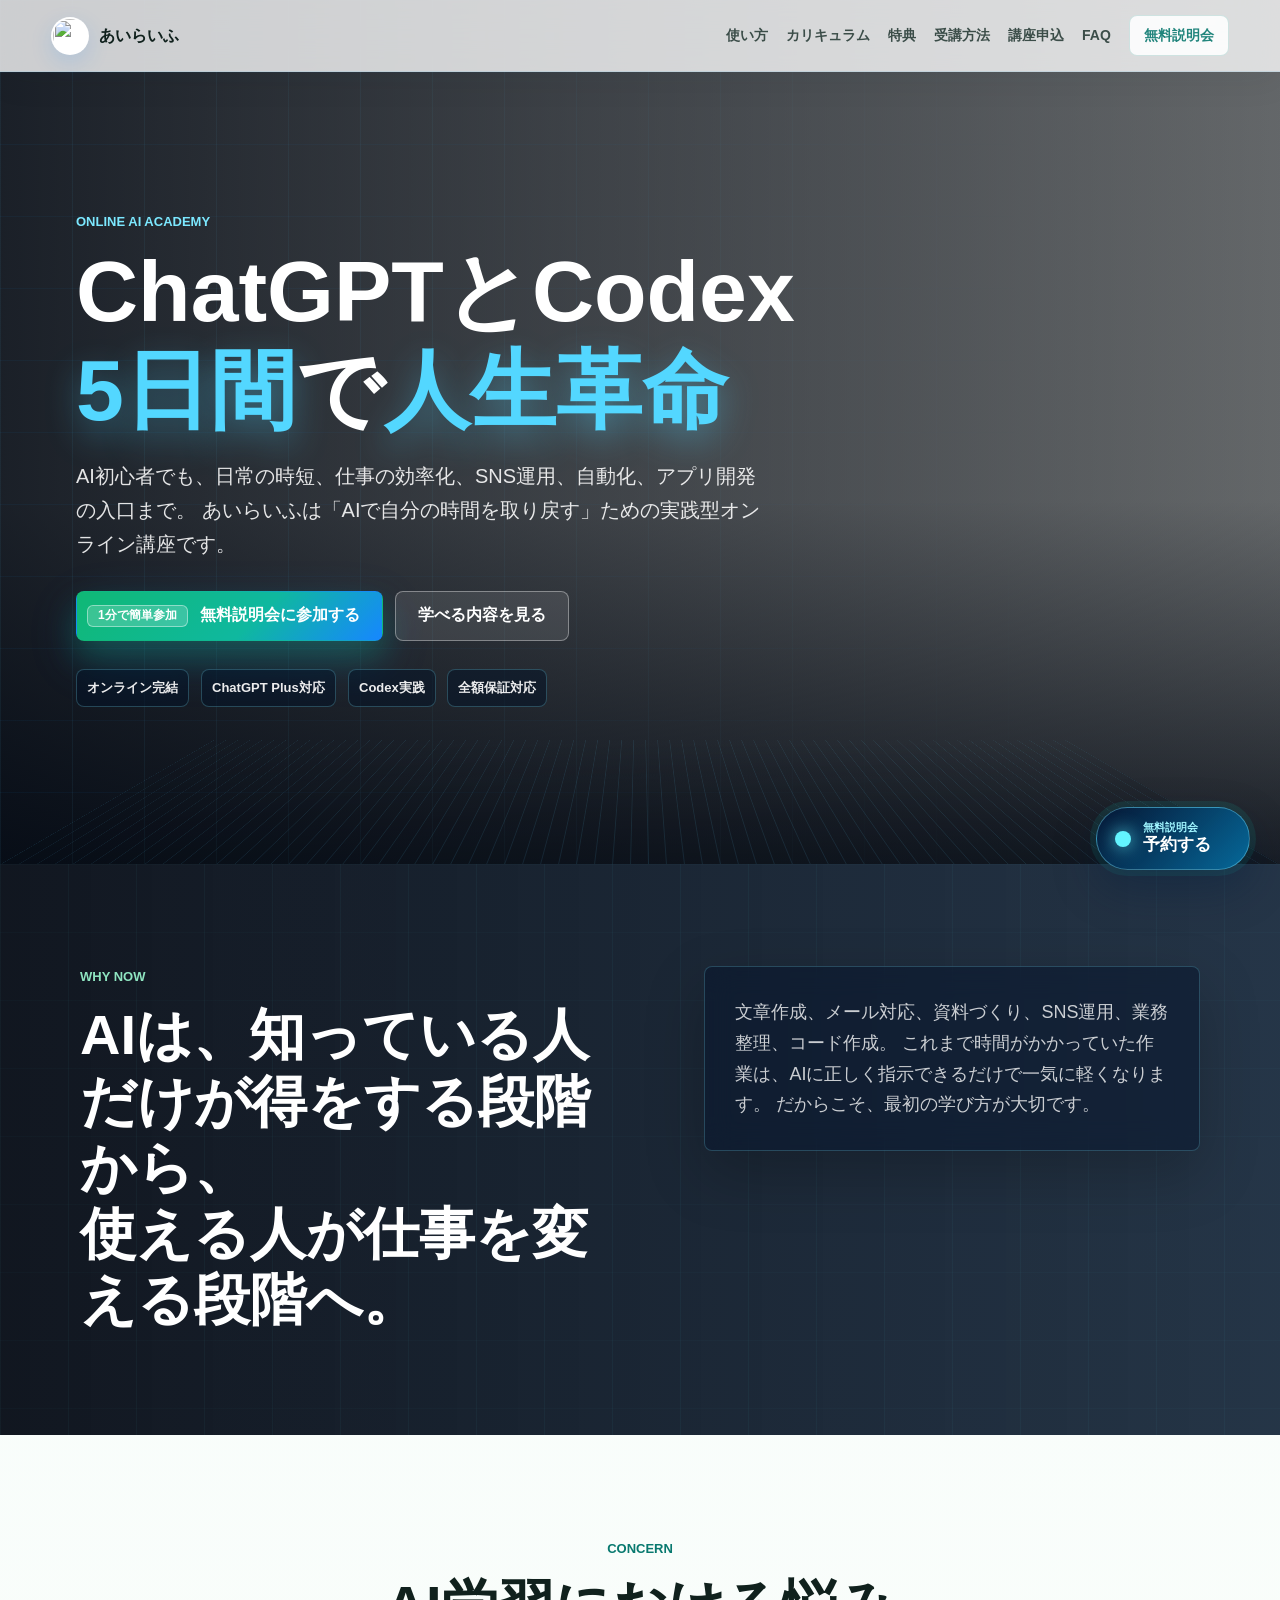
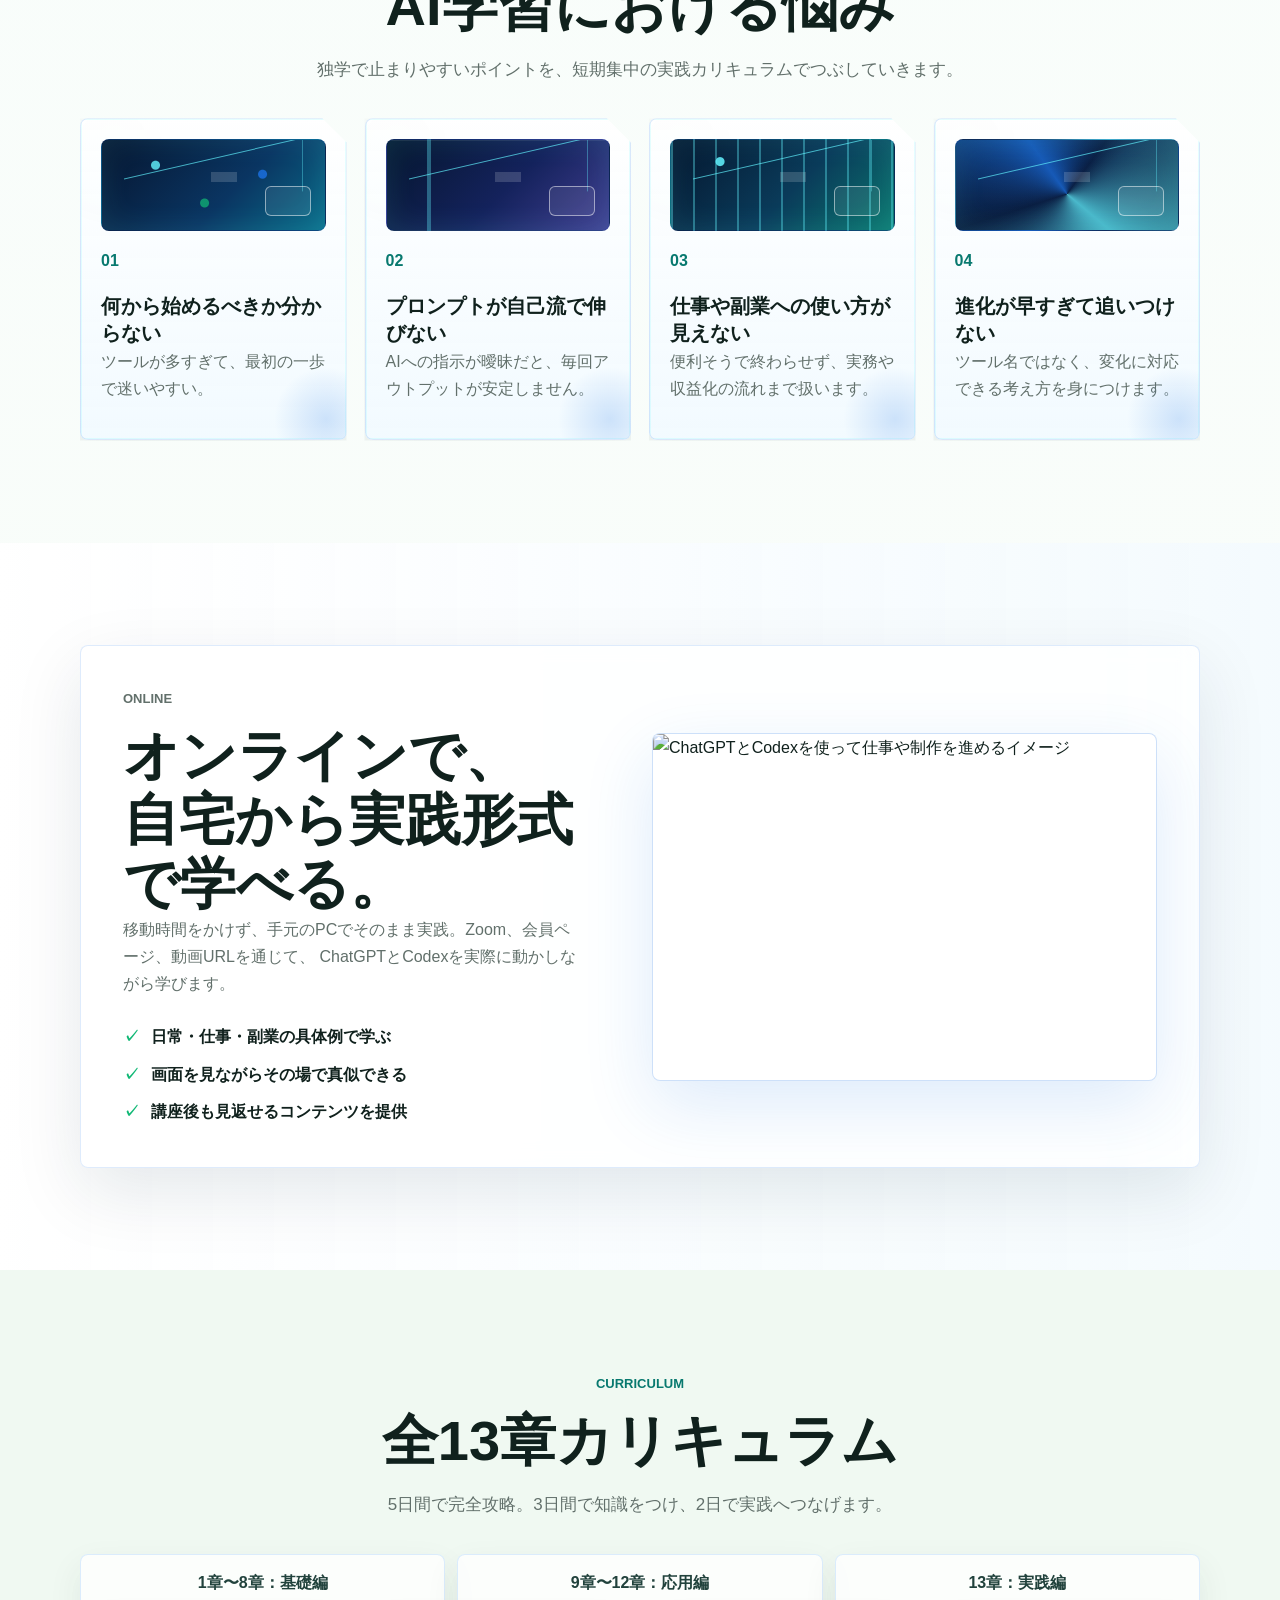
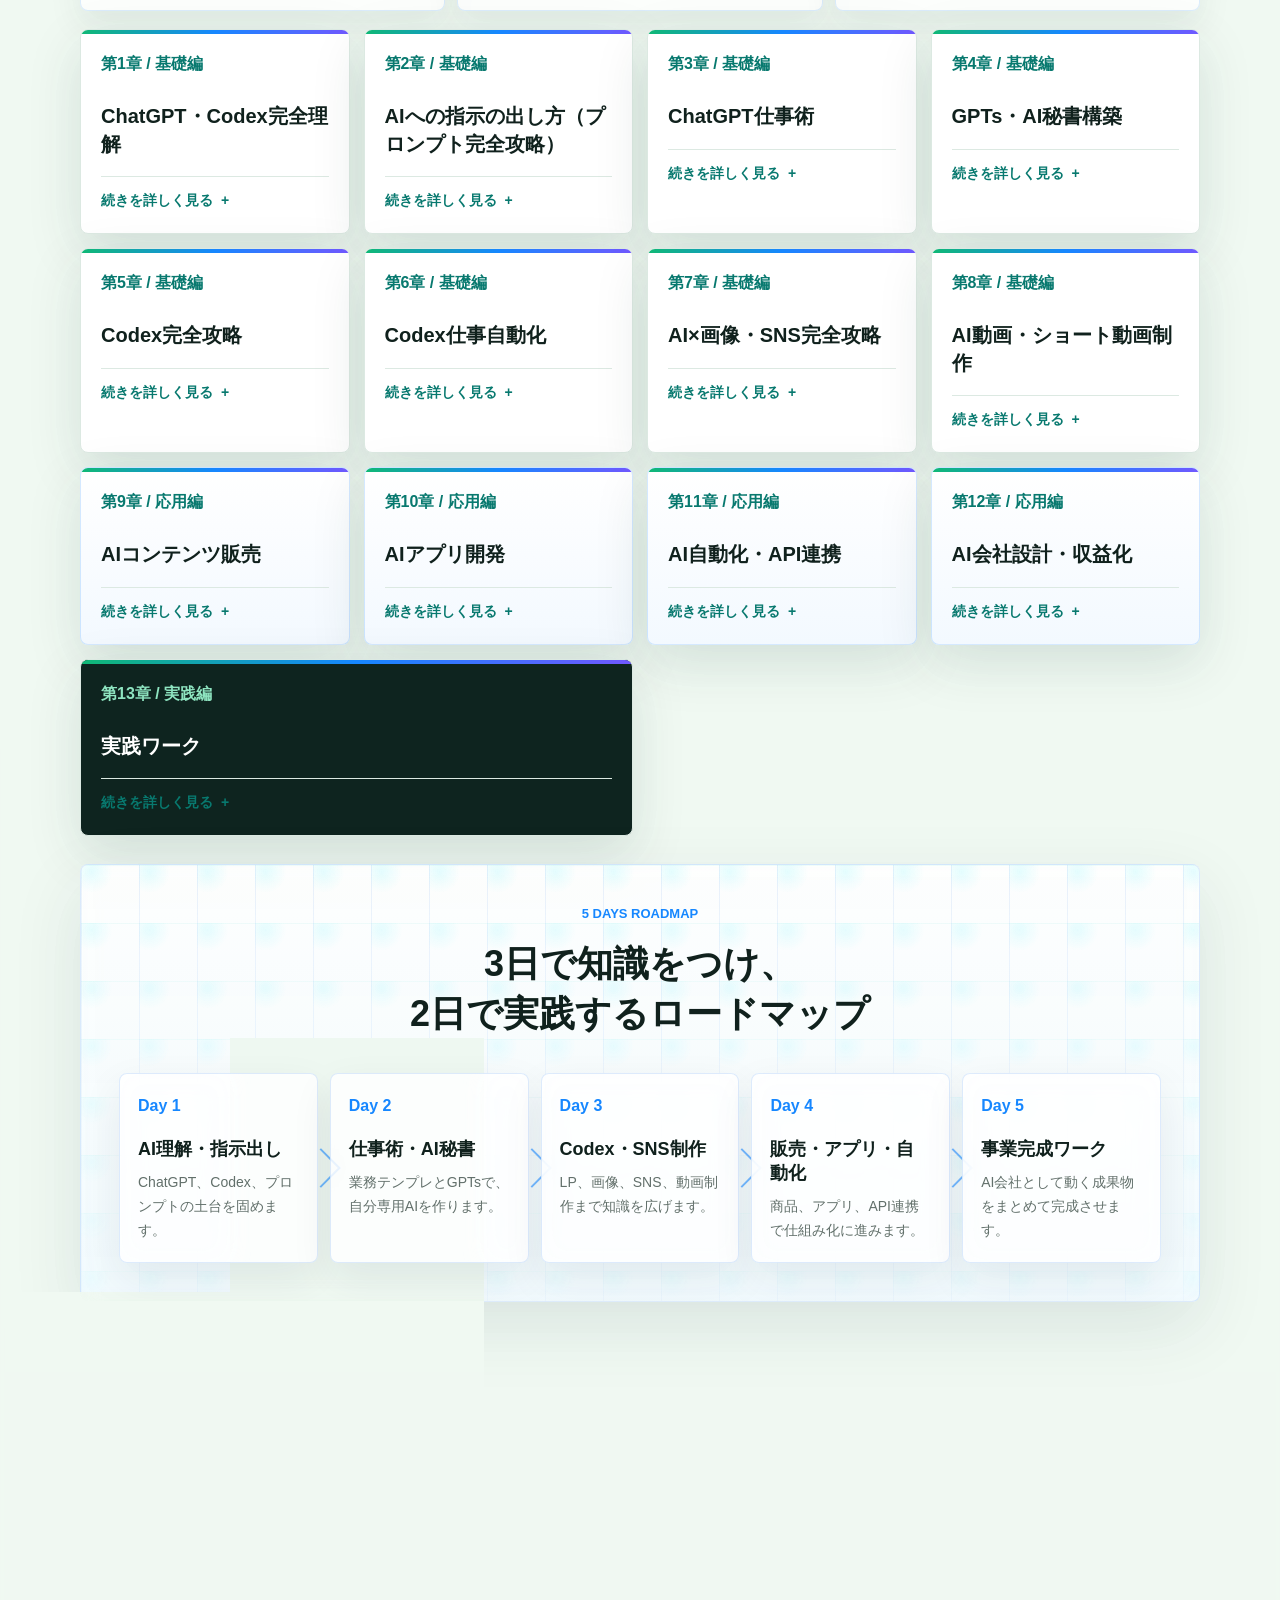
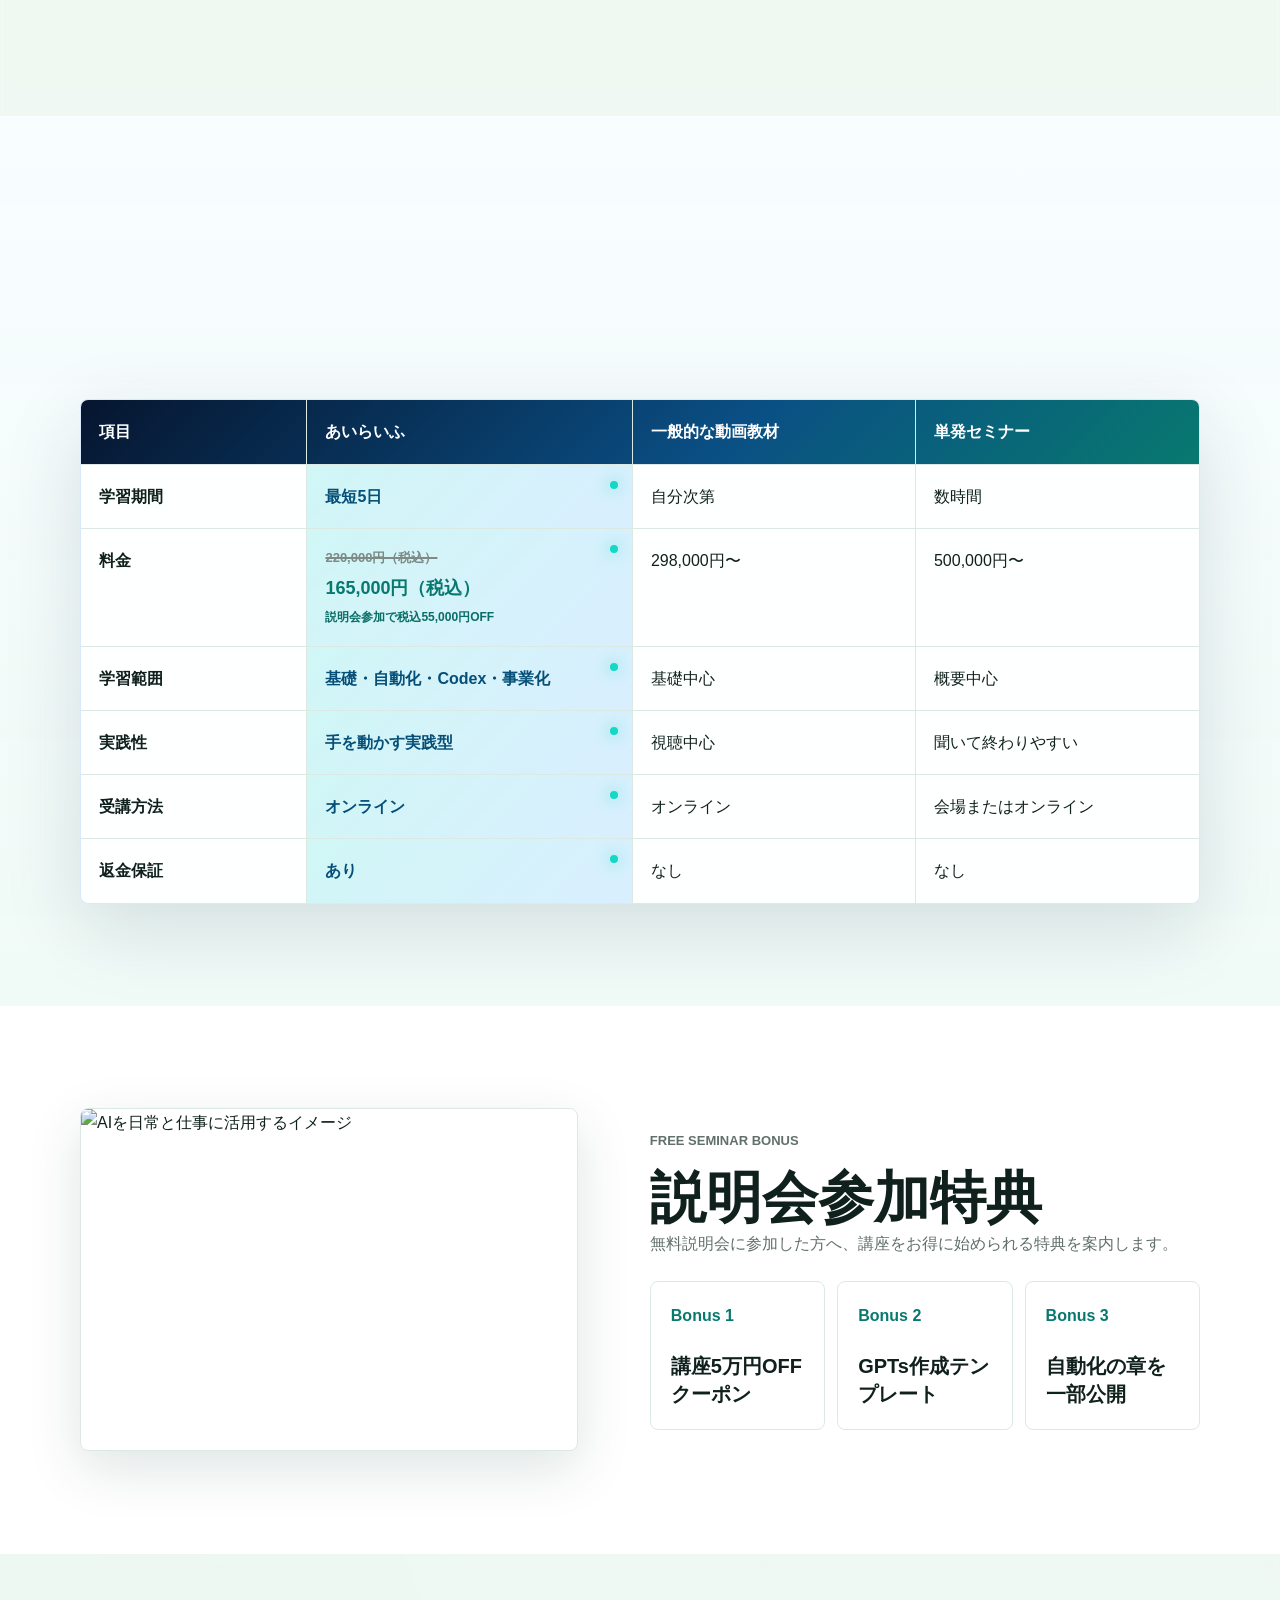
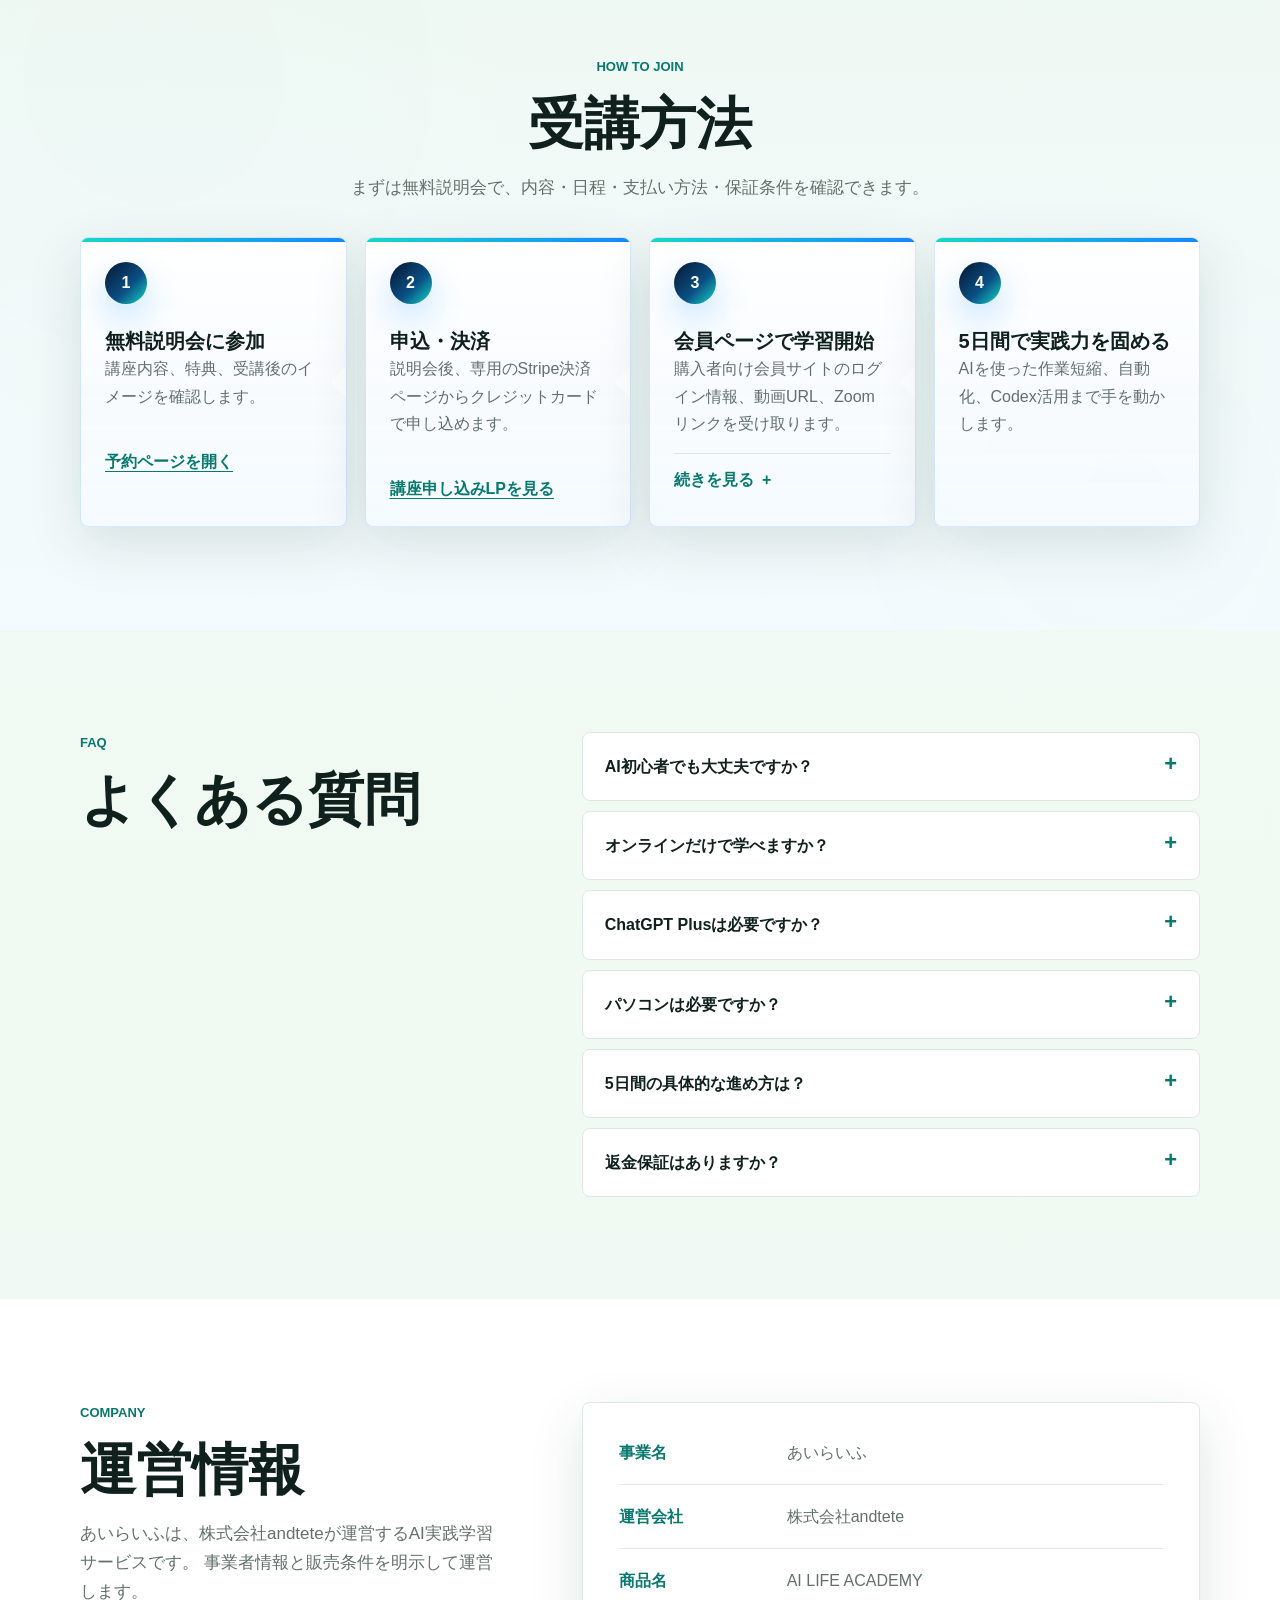
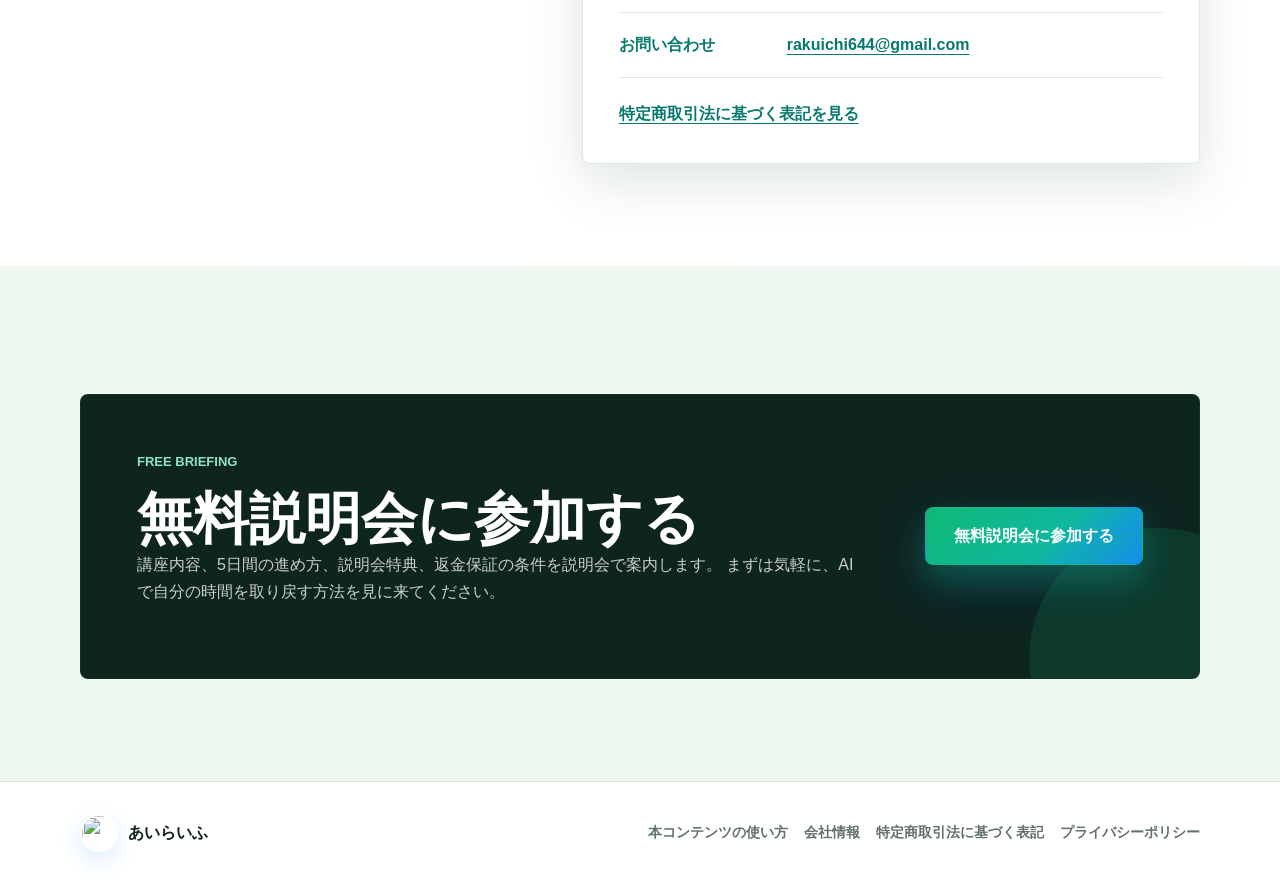
==== commit d507a41c: "Update index.html" ====
--- a/index.html
+++ b/index.html
@@ -28,6 +28,7 @@
         <a href="#curriculum">カリキュラム</a>
         <a href="#bonus">特典</a>
         <a href="#flow">受講方法</a>
+        <a href="apply.html">講座申込</a>
         <a href="#faq">FAQ</a>
         <a href="booking.html" class="nav-cta">無料説明会</a>
       </nav>
@@ -748,7 +749,7 @@
             <article>
               <span>3</span>
               <h3>会員ページで学習開始</h3>
-              <p>動画URL、Zoomリンク、学習コンテンツを受け取ります。</p>
+              <p>購入者向け会員サイトのログイン情報、動画URL、Zoomリンクを受け取ります。</p>
               <details class="flow-details">
                 <summary>続きを見る</summary>
                 <ol>
@@ -790,7 +791,7 @@
             </details>
             <details>
               <summary>オンラインだけで学べますか？</summary>
-              <p>はい。会員ページ、動画URL、Zoomリンクを使ってオンラインで学べます。</p>
+              <p>はい。購入者向け会員サイト、動画URL、Zoomリンクを使ってオンラインで学べます。</p>
             </details>
             <details>
               <summary>ChatGPT Plusは必要ですか？</summary>
